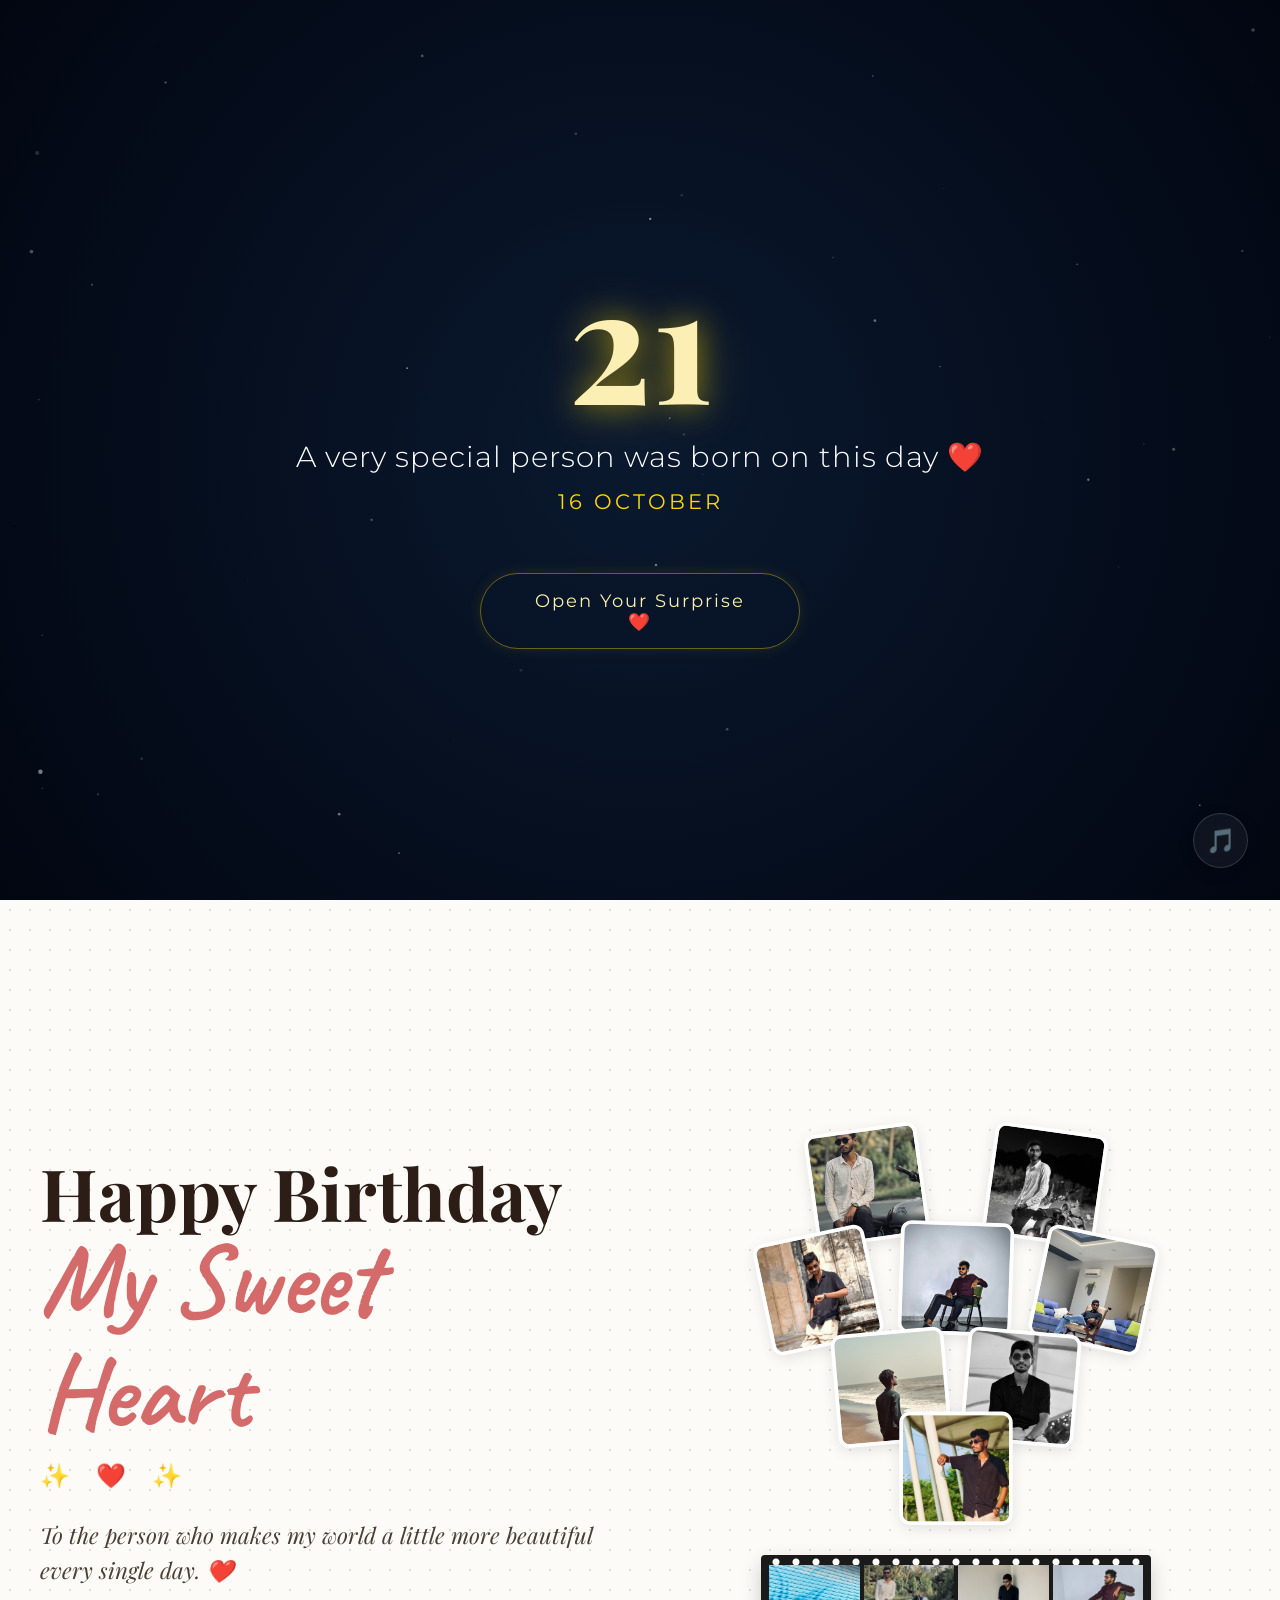
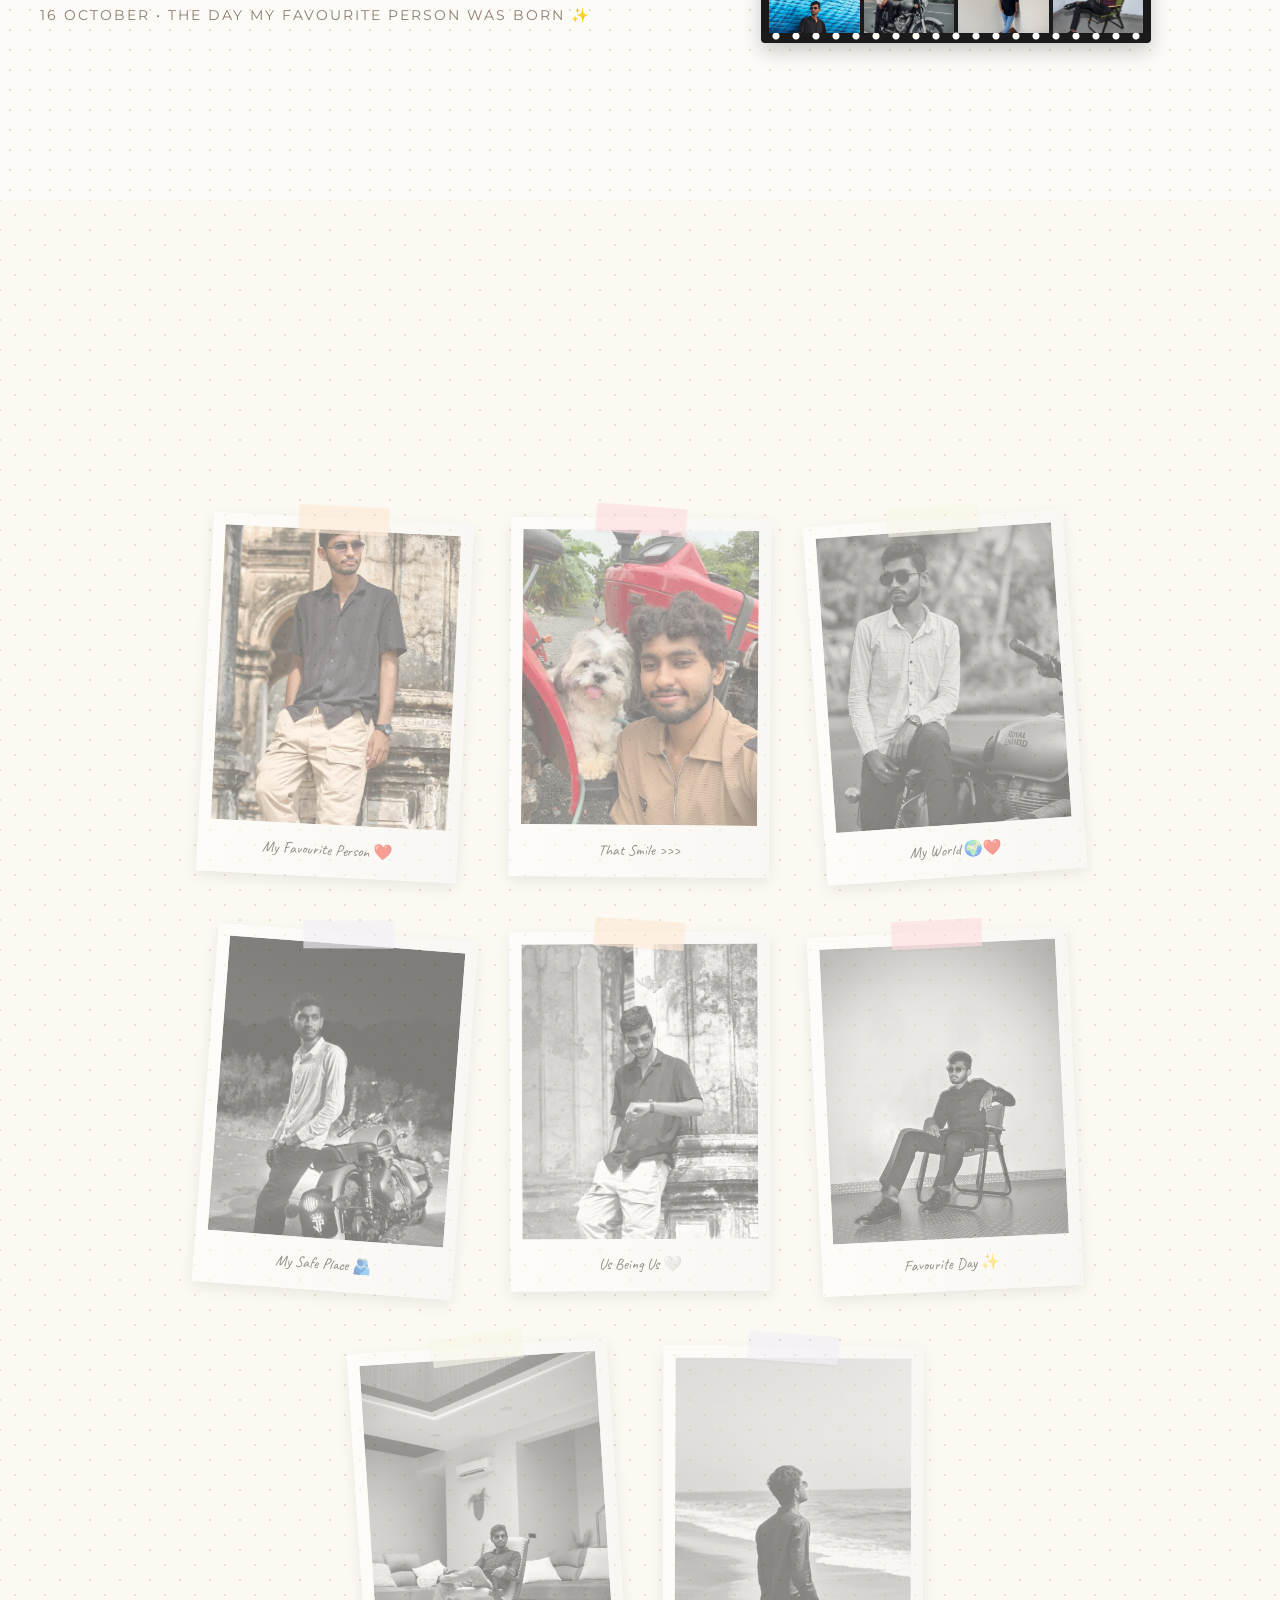
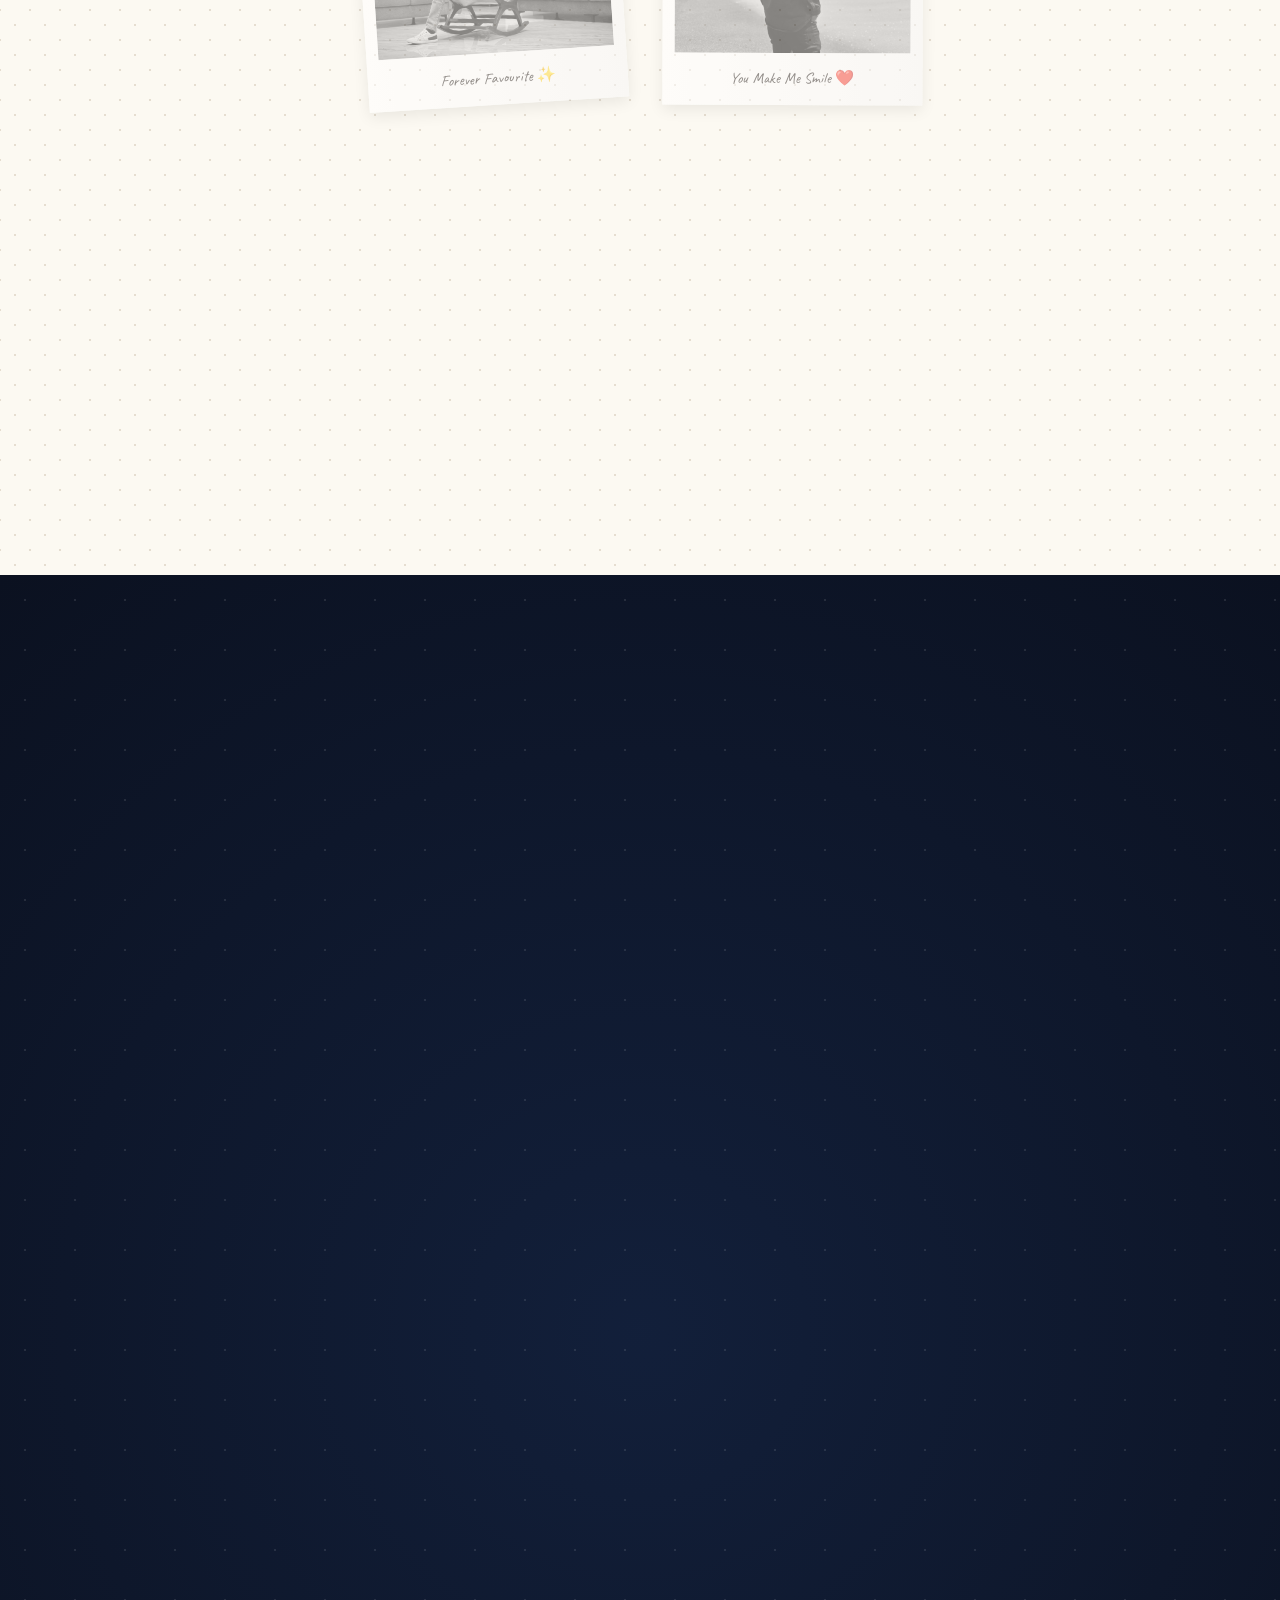
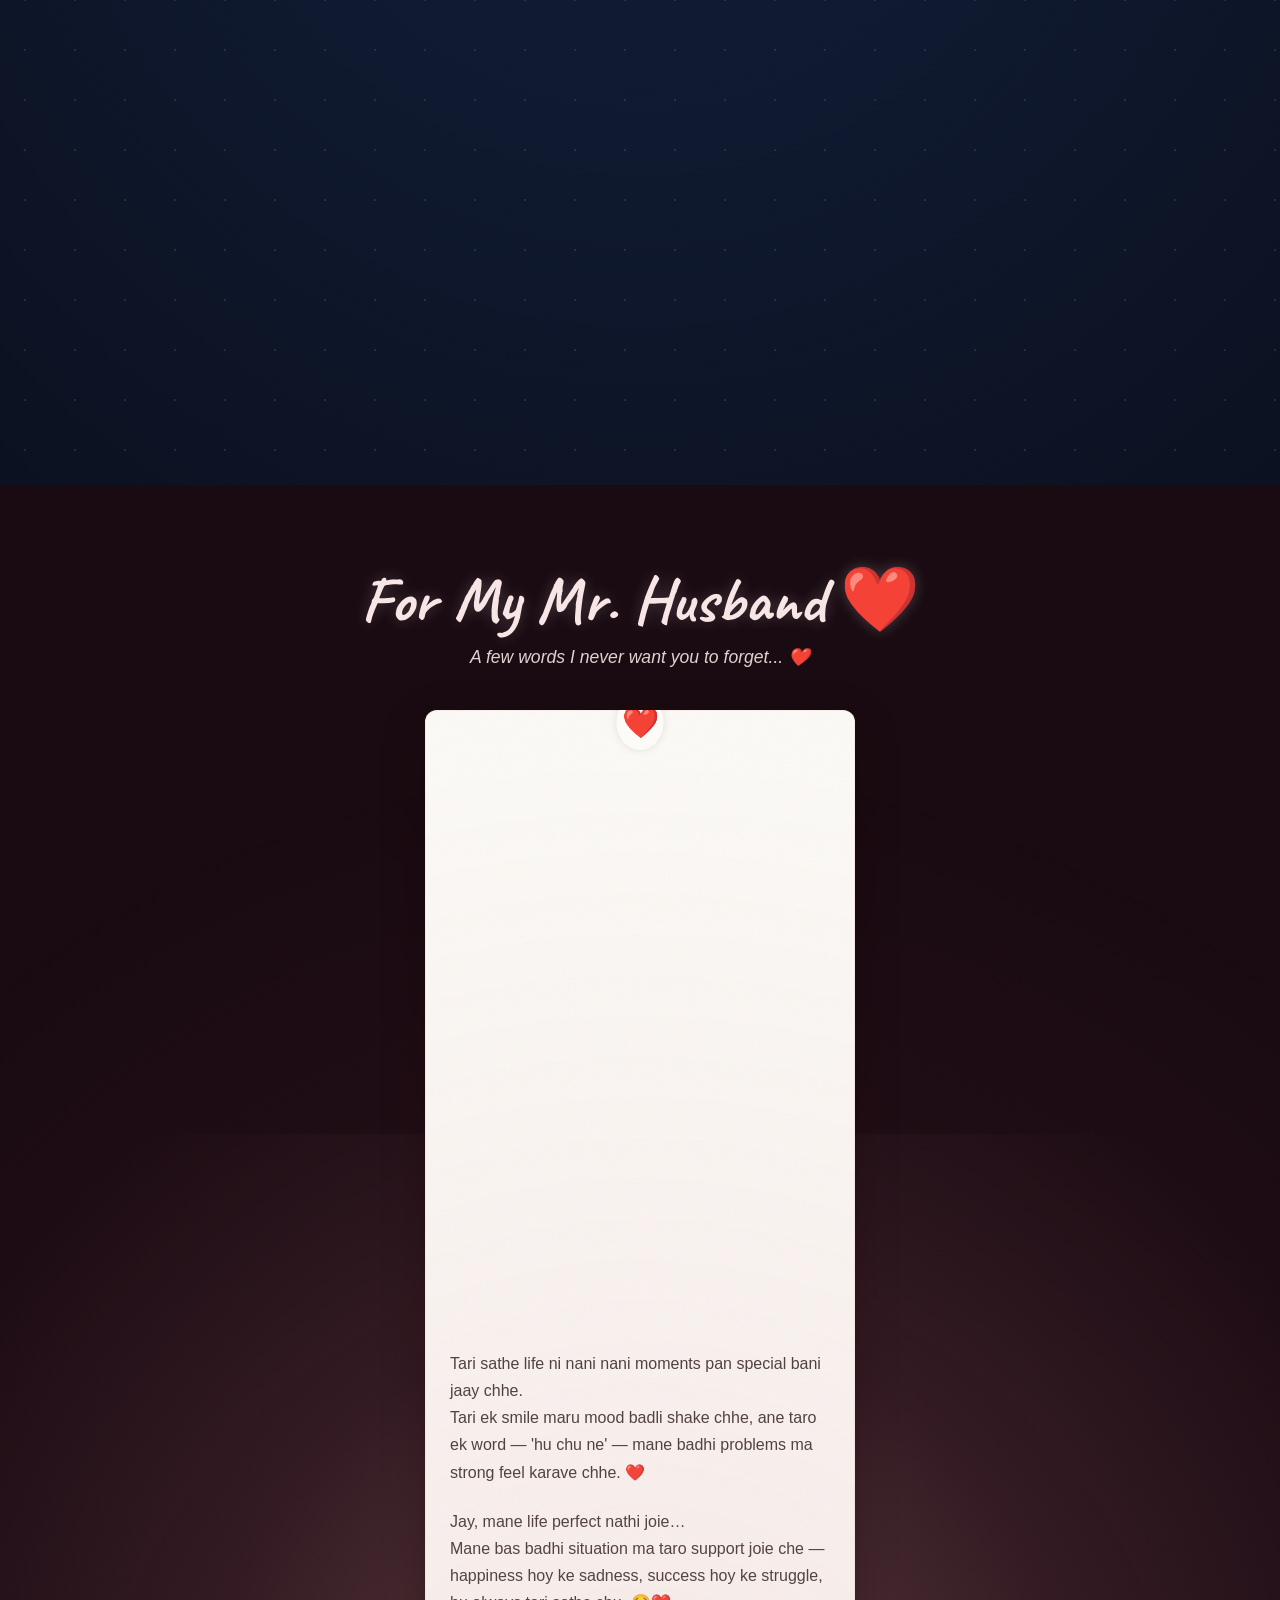
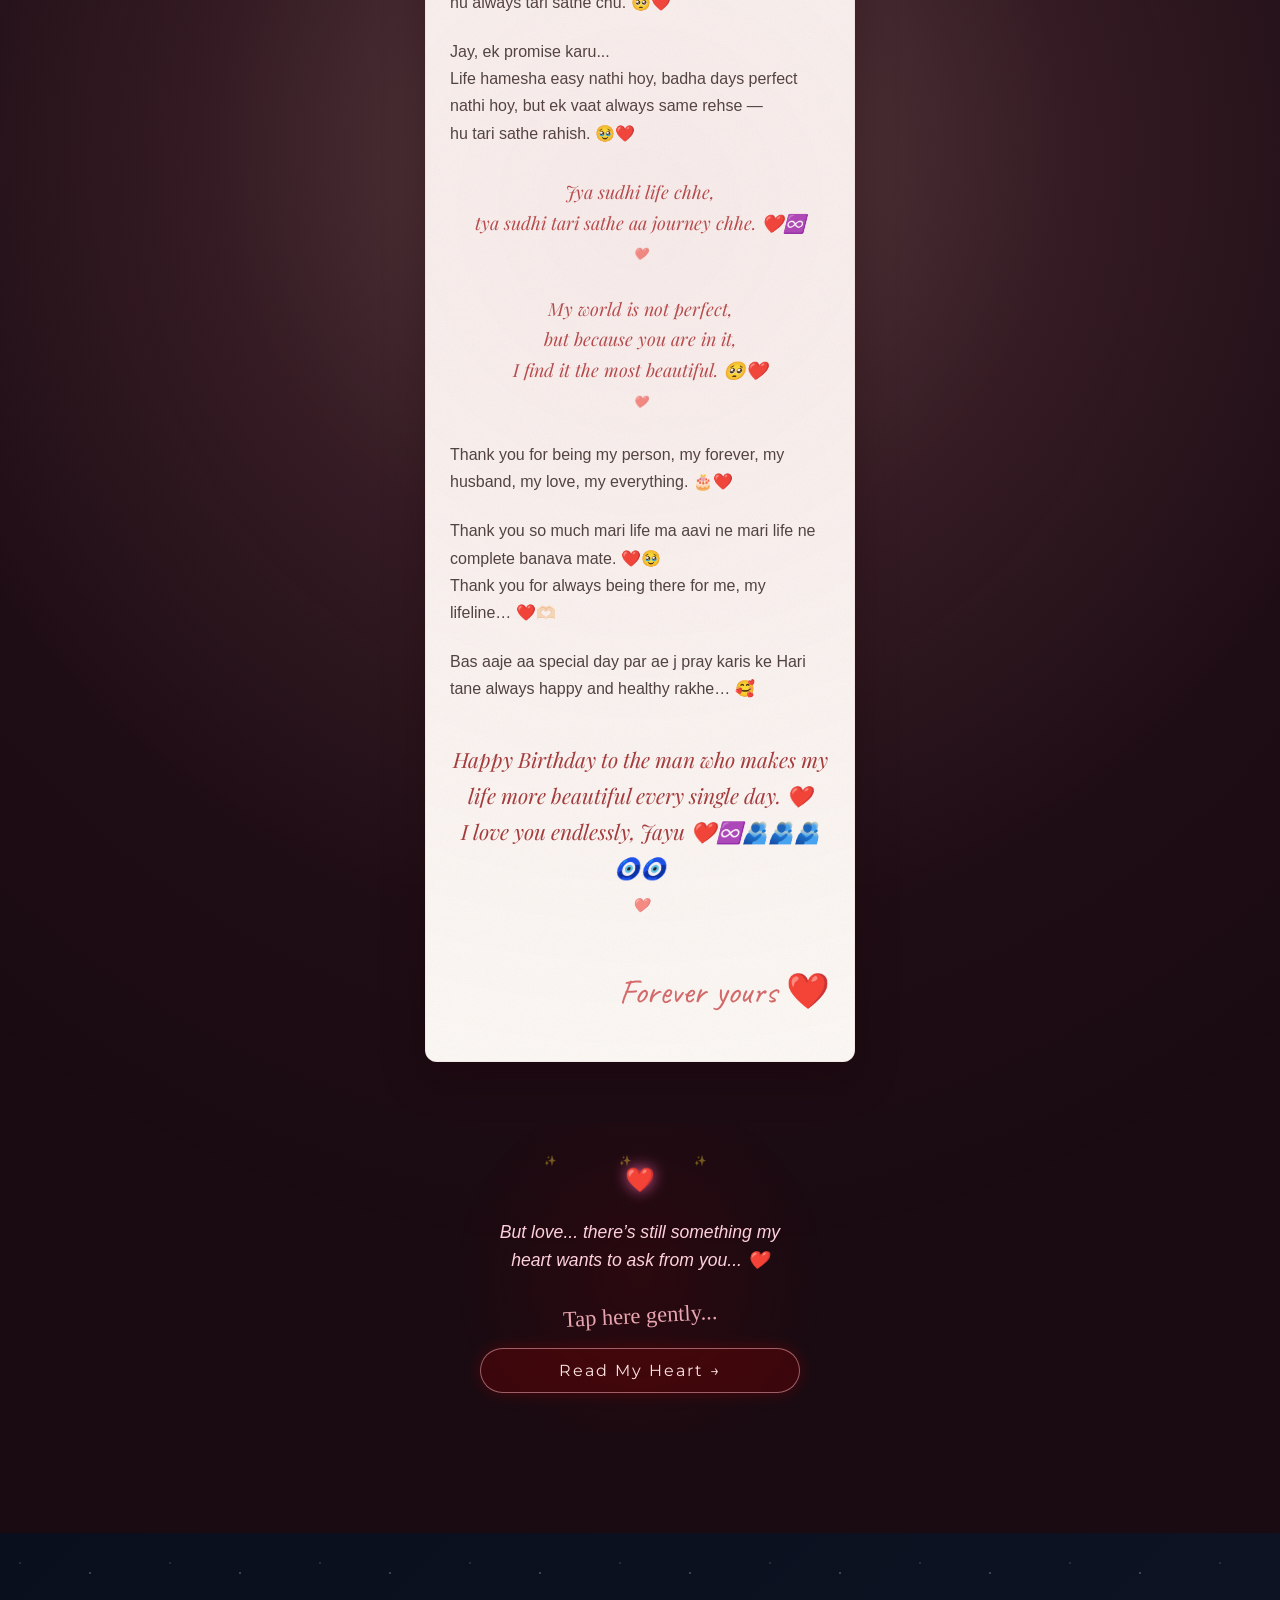
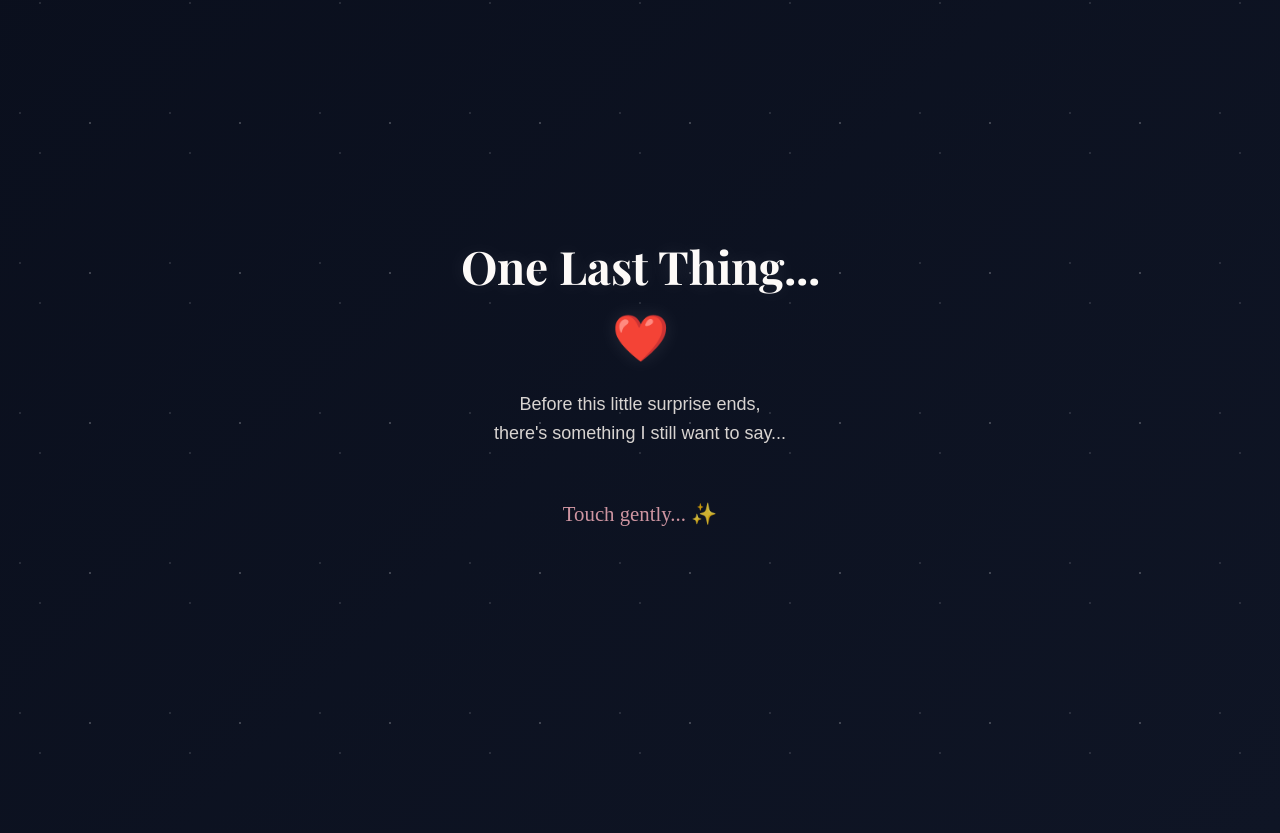
==== index.html @ 40a2eed7 "Deploy birthday surprise website" ====
<!DOCTYPE html>
<html lang="en">

<head>
    <meta charset="UTF-8">
    <meta name="viewport" content="width=device-width, initial-scale=1.0">
    <title>Happy Birthday!</title>
    <link rel="preconnect" href="https://fonts.googleapis.com">
    <link rel="preconnect" href="https://fonts.gstatic.com" crossorigin>
    <link
        href="https://fonts.googleapis.com/css2?family=Playfair+Display:ital,wght@0,400;0,700;1,400&family=Montserrat:wght@300;400;500&family=Caveat:wght@600;700&display=swap"
        rel="stylesheet">
    <link rel="stylesheet" href="style.css">
</head>

<body class="no-scroll">

    <!-- Intro Section -->
    <section id="intro" class="intro-section">
        <!-- Canvas for subtle background particles -->
        <canvas id="particle-canvas"></canvas>

        <div class="intro-content">
            <h1 class="age-number" id="age">21</h1>
            <p class="special-text">A very special person was born on this day ❤️</p>
            <p class="date-text">16 October</p>

            <button id="open-surprise-btn" class="glow-btn">Open Your Surprise ❤️</button>
        </div>

        <!-- Container for floating balloons and hearts -->
        <div id="decorations-container"></div>
    </section>

    <!-- Main Birthday Section -->
    <section id="birthday-main" class="main-section">
        <div class="scrapbook-container">
            <!-- Left Side: Text -->
            <div class="scrapbook-text-col scroll-anim fade-up">
                <h2 class="birthday-heading">
                    <span class="happy-bday">Happy Birthday</span><br>
                    <span class="boyfriend-name">My Sweet Heart </span>
                </h2>
                <div class="doodles">✨ ❤️ ✨</div>
                <p class="sweet-message">To the person who makes my world a little more beautiful every single day. ❤️
                </p>
                <p class="small-date">16 October • The day my favourite person was born ✨</p>
            </div>

            <!-- Right Side: Collages -->
            <div class="scrapbook-media-col">
                <!-- Heart Collage -->
                <div class="heart-collage scroll-anim scale-in">
                    <img src="assets/photos/Pic_1.jpg" alt="Memory" class="collage-photo p1 gallery-img">
                    <img src="assets/photos/Pic_2.jpg" alt="Memory" class="collage-photo p2 gallery-img">
                    <img src="assets/photos/Pic_3.jpeg" alt="Memory" class="collage-photo p3 gallery-img">
                    <img src="assets/photos/Pic_4.jpeg" alt="Memory" class="collage-photo p4 gallery-img">
                    <img src="assets/photos/Pic_5.jpg" alt="Memory" class="collage-photo p5 gallery-img">
                    <img src="assets/photos/Pic_6.jpg" alt="Memory" class="collage-photo p6 gallery-img">
                    <img src="assets/photos/Pic_7.jpeg" alt="Memory" class="collage-photo p7 gallery-img">
                    <img src="assets/photos/Pic_8.jpeg" alt="Memory" class="collage-photo p8 gallery-img">
                </div>

                <!-- Film Strip -->
                <div class="film-strip-container scroll-anim slide-up">
                    <div class="film-strip">
                        <div class="film-track">
                            <div class="film-photo"><img src="assets/photos/Pic_9.jpeg" alt="Film Memory"
                                    class="film-img gallery-img"></div>
                            <div class="film-photo"><img src="assets/photos/Pic_10.jpg" alt="Film Memory"
                                    class="film-img gallery-img"></div>
                            <div class="film-photo"><img src="assets/photos/Pic_11.jpg" alt="Film Memory"
                                    class="film-img gallery-img"></div>
                            <div class="film-photo"><img src="assets/photos/Pic_12.jpeg" alt="Film Memory"
                                    class="film-img gallery-img"></div>
                        </div>
                    </div>
                </div>
            </div>
        </div>
    </section>

    <!-- Memory Wall Section -->
    <section id="memories" class="memories-section">
        <div class="memories-header scroll-anim fade-up" style="margin-bottom: 45px;">
            <h2 class="memories-title">My Life ❤️</h2>
            <p class="memories-subtitle">Some moments are too special to stay only in our gallery.</p>
        </div>

        <div class="scrapbook-wall">
            <!-- Background Doodles/Notes -->











            <div class="polaroid-grid">
                <!-- Polaroid 1 -->
                <div class="polaroid pol-1 scroll-anim">
                    <div class="washi-tape tape-peach"></div>
                    <div class="polaroid-image">
                        <img src="assets/photos/Pic_13.jpeg" alt="Memory" class="gallery-img" loading="lazy">
                        <div class="polaroid-burst-container"></div>
                    </div>
                    <div class="polaroid-caption">My Favourite Person ❤️</div>
                </div>

                <!-- Polaroid 2 -->
                <div class="polaroid pol-2 scroll-anim">
                    <div class="washi-tape tape-blush tape-tilt-right"></div>
                    <div class="polaroid-image">
                        <img src="assets/photos/Pic_14.jpeg" alt="Memory" class="gallery-img" loading="lazy">
                        <div class="polaroid-burst-container"></div>
                    </div>
                    <div class="polaroid-caption">That Smile >>></div>
                </div>

                <!-- Polaroid 3 -->
                <div class="polaroid pol-3 scroll-anim">
                    <div class="washi-tape tape-beige"></div>
                    <div class="polaroid-image">
                        <img src="assets/photos/Pic_1.jpg" alt="Memory" class="gallery-img" loading="lazy"
                            style="filter: grayscale(100%);">
                        <div class="polaroid-burst-container"></div>
                    </div>
                    <div class="polaroid-caption">My World 🌍❤️</div>
                </div>

                <!-- Polaroid 4 -->
                <div class="polaroid pol-4 scroll-anim">
                    <div class="washi-tape tape-lavender tape-tilt-left"></div>
                    <div class="polaroid-image">
                        <img src="assets/photos/Pic_2.jpg" alt="Memory" class="gallery-img" loading="lazy"
                            style="filter: grayscale(100%);">
                        <div class="polaroid-burst-container"></div>
                    </div>
                    <div class="polaroid-caption">My Safe Place 🫂</div>
                </div>

                <!-- Polaroid 5 -->
                <div class="polaroid pol-5 scroll-anim">
                    <div class="washi-tape tape-peach tape-tilt-right"></div>
                    <div class="polaroid-image">
                        <img src="assets/photos/Pic_3.jpeg" alt="Memory" class="gallery-img" loading="lazy"
                            style="filter: grayscale(100%);">
                        <div class="polaroid-burst-container"></div>
                    </div>
                    <div class="polaroid-caption">Us Being Us 🤍</div>
                </div>

                <!-- Polaroid 6 -->
                <div class="polaroid pol-6 scroll-anim">
                    <div class="washi-tape tape-blush"></div>
                    <div class="polaroid-image">
                        <img src="assets/photos/Pic_4.jpeg" alt="Memory" class="gallery-img" loading="lazy"
                            style="filter: grayscale(100%);">
                        <div class="polaroid-burst-container"></div>
                    </div>
                    <div class="polaroid-caption">Favourite Day ✨</div>
                </div>

                <!-- Polaroid 7 -->
                <div class="polaroid pol-7 scroll-anim">
                    <div class="washi-tape tape-beige tape-tilt-left"></div>
                    <div class="polaroid-image">
                        <img src="assets/photos/Pic_5.jpg" alt="Memory" class="gallery-img" loading="lazy"
                            style="filter: grayscale(100%);">
                        <div class="polaroid-burst-container"></div>
                    </div>
                    <div class="polaroid-caption">Forever Favourite ✨</div>
                </div>

                <!-- Polaroid 8 -->
                <div class="polaroid pol-8 scroll-anim">
                    <div class="washi-tape tape-lavender tape-tilt-right"></div>
                    <div class="polaroid-image">
                        <img src="assets/photos/Pic_6.jpg" alt="Memory" class="gallery-img" loading="lazy"
                            style="filter: grayscale(100%);">
                        <div class="polaroid-burst-container"></div>
                    </div>
                    <div class="polaroid-caption">You Make Me Smile ❤️</div>
                </div>
            </div>
        </div>

        <!-- Small Romantic Message -->
        <div class="torn-paper-card scroll-anim fade-up">
            <p>"Photos may freeze a moment,<br>but somehow every memory with you still feels alive. ❤️"</p>
            <div class="card-doodle">❤️</div>
        </div>
    </section>

    <!-- Scrapbook Section -->
    <section id="scrapbook" class="scrapbook-section">
        <div class="scrapbook-header scroll-anim fade-up">
            <h2 class="scrapbook-title">Little Story 📖❤️</h2>
            <p class="scrapbook-subtitle">Some memories deserve their own pages.</p>
        </div>

        <div class="scrapbook-wrapper scroll-anim scale-in">
            <div class="scrapbook-book">
                <!-- Desktop binding ring -->
                <div class="binding-rings"></div>

                <!-- Pages Container -->
                <div class="sb-pages-container">

                    <!-- Page 1 -->
                    <div class="sb-page page-1" data-page="1">
                        <div class="page-content">
                            <h3 class="page-title-handwritten">Happy Birthday, My Love ❤️</h3>
                            <div class="sb-photo-wrap angle-1 mt-2">
                                <img src="assets/photos/Pic_7.jpeg" alt="Memory" class="sb-photo gallery-img"
                                    loading="lazy" style="filter: grayscale(100%);">
                                <div class="polaroid-burst-container"></div>
                                <div class="sb-tape tape-center"></div>
                            </div>
                            <div class="sb-doodles mt-3">🎂 ✨ ❤️</div>
                            <p class="sb-date mt-2">16 October ✨</p>
                        </div>
                    </div>

                    <!-- Page 2 -->
                    <div class="sb-page page-2" data-page="2">
                        <div class="page-content">
                            <h3 class="page-title-clean">Things I Love About You ❤️</h3>
                            <ul class="sb-love-list mt-3">
                                <li>Your smile.</li>
                                <li>The way you make me laugh.</li>
                                <li>How comfortable everything feels with you.</li>
                                <li>The way you care.</li>
                                <li>Your little habits.</li>
                                <li>Our random conversations.</li>
                                <li>How you make ordinary days feel special.</li>
                                <li>Simply... you. ❤️</li>
                            </ul>

                            <!-- Small photos absolute positioned around list -->
                            <div class="sb-abs-photo"
                                style="top: 15%; right: -2%; width: 32%; transform: rotate(5deg);">
                                <img src="assets/photos/Pic_9.jpeg" class="sb-photo gallery-img" loading="lazy"
                                    style="filter: grayscale(100%);">
                                <div class="sb-tape tape-blush"></div>
                                <div class="polaroid-burst-container"></div>
                            </div>
                            <div class="sb-abs-photo"
                                style="bottom: 5%; right: 5%; width: 38%; transform: rotate(-4deg);">
                                <img src="assets/photos/Pic_10.jpg" class="sb-photo gallery-img" loading="lazy"
                                    style="filter: grayscale(100%);">
                                <div class="sb-tape tape-beige"></div>
                                <div class="polaroid-burst-container"></div>
                            </div>

                            <button id="continue-to-letter-btn" class="glow-btn sb-continue-btn mt-4"
                                style="font-size: 16px; padding: 12px 24px;" aria-label="Continue">Continue ❤️</button>
                        </div>
                    </div>

                </div>
            </div>

            <!-- Scrapbook Controls -->
            <div class="sb-controls">
                <button class="sb-btn prev-sb-btn" aria-label="Previous page">← Previous</button>
                <div class="sb-indicator">
                    <span class="sb-indicator-text">1 / 2</span>
                </div>
                <button class="sb-btn next-sb-btn" aria-label="Next page">Next →</button>
            </div>
        </div>
    </section>

    <!-- Mr. Husband Letter Section -->
    <!-- Mr. Husband Letter Section -->
    <section id="mr-husband-letter" class="letter-section enhanced-section">
        <!-- Spotlight -->
        <div class="cinematic-spotlight"></div>

        <div class="letter-header">
            <h2 class="letter-title">For My Mr. Husband ❤️</h2>
            <p class="letter-subtitle fade-in-slow">A few words I never want you to forget... ❤️</p>
        </div>

        <div class="letter-container delayed-reveal">
            <div class="letter-card premium-card">
                <div class="card-pulse-heart">❤️</div>

                <div class="letter-body">
                    <p class="reveal-p">Hello my mr.husband ❤️</p>

                    <p class="reveal-p">Aaje khabar che ketlo special day che?<br>Mara birthday ni jetli excitement
                        nathi hoti, aetli tara birthday ni hoy che… 💝</p>

                    <p class="reveal-p">Finally, today’s date — 16/10 🥳🥳🥳🥳<br>Mara ae person no birthday che, jene
                        always mane support karyo che, always mari sathe j ryo che… 🫂<br>Always mane happy rakhvani j
                        try kari che…<br>Mari life j tu cho, Jay. 🫂</p>

                    <p class="reveal-p highlight-line">Because maru world 🌎 j tu cho…</p>

                    <p class="reveal-p">Tane khabar che, bija loko ne eni life ma problem aave to mummy, papa, bhai yaad
                        aave…<br>Pan mari life ma kai pan problem aave, aetle pela tu yaad aav…<br>Mara life ni last 7
                        minutes pan tu j cho, Jay… 🫂🫂🫂🫂</p>

                    <p class="reveal-p">Tari sathe life ni nani nani moments pan special bani jaay chhe.<br>Tari ek
                        smile maru mood badli shake chhe, ane taro ek word — 'hu chu ne' — mane badhi problems ma strong
                        feel karave chhe. ❤️</p>

                    <p class="reveal-p">Jay, mane life perfect nathi joie…<br>Mane bas badhi situation ma taro support
                        joie che —<br>happiness hoy ke sadness, success hoy ke struggle, hu always tari sathe chu. 🥺❤️
                    </p>

                    <p class="reveal-p heartbeat-line">Jay, ek promise karu...<br>Life hamesha easy nathi hoy, badha
                        days perfect nathi hoy, but ek vaat always same rehse —<br>hu tari sathe rahish. 🥹❤️</p>

                    <p class="reveal-p highlight-line">Jya sudhi life chhe,<br>tya sudhi tari sathe aa journey chhe.
                        ❤️♾️</p>

                    <p class="reveal-p highlight-line">My world is not perfect,<br>but because you are in it,<br>I find
                        it the most beautiful. 🥺❤️</p>

                    <p class="reveal-p">Thank you for being my person, my forever, my husband, my love, my everything.
                        🎂❤️</p>

                    <p class="reveal-p">Thank you so much mari life ma aavi ne mari life ne complete banava mate.
                        ❤️🥹<br>Thank you for always being there for me, my lifeline… ❤️🫶🏻</p>

                    <p class="reveal-p">Bas aaje aa special day par ae j pray karis ke Hari tane always happy and
                        healthy rakhe… 🥰</p>

                    <p class="reveal-p highlight-line-large">Happy Birthday to the man who makes my life more beautiful
                        every single day. ❤️<br>I love you endlessly, Jayu ❤️♾️🫂🫂🫂🧿🧿</p>
                </div>

                <div class="letter-signature reveal-p">
                    <p>Forever yours ❤️</p>
                </div>
            </div>

            <div class="next-section-trigger reveal-p fx-ready fx-romantic-transition">
                <div class="transition-glowing-heart">❤️</div>
                <p class="trigger-text new-romantic-text">But love... there’s still something my heart wants to ask from you... ❤️</p>
                <p class="handwritten-hint">Tap here gently...</p>
                <button id="read-heart-btn" class="glow-btn romantic-read-btn">Read My Heart →</button>
            </div>
        </div>
    </section>

    <!-- Poem Section -->
    <section id="tumse-thoda-aur" class="poem-section poem-locked">
        <div class="poem-spotlight"></div>

        <div class="poem-header">
            <h2 class="poem-title reveal-blur">Tumse Bas Thoda Sa Aur... ❤️</h2>
            <p class="poem-subtitle reveal-blur">Kuch baatein sirf dil se maangi jaati hain...</p>
        </div>

        <div class="poem-body">
            <p class="poem-line reveal-blur">Tumse tumhara waqt maangungi… ⏳❤️</p>
            <p class="poem-line reveal-blur">Kab, kahan, kaise ho — iska zikr maangungi… 💭🥹</p>
            <p class="poem-line reveal-blur">Waqt-bewaqt call karne ka haq maangungi… 📞💕</p>
            <p class="poem-line reveal-blur">Bin baat ke mere ladne par tumhara sabr maangungi🥺🫂</p>
            <p class="poem-line reveal-blur">Savere uthaa ke tumhari tasveer maangungi… 📸💗</p>

            <p class="poem-line reveal-blur special-pause">Main jab bhi maangungi… 🌷</p>

            <div class="poem-climax-wrapper reveal-blur">
                <div class="climax-glow-heart"></div>
                <p class="poem-line climax-line">Tumhe tumse thoda aur maangungi… ♾️❤️✨</p>
            </div>
        </div>
    </section>

    <!-- Final Surprise Section -->
    <section id="final-surprise" class="final-section">
        <!-- Background Effects -->
        <div class="final-stars"></div>
        <div id="final-particles" class="final-particles"></div>

        <div class="final-container">
            <div id="final-intro" class="final-step scroll-anim fade-up fx-ready fx-final-intro">
                <h2 class="final-heading">One Last Thing... ❤️</h2>
                <p class="final-sub">Before this little surprise ends,<br>there's something I still want to say...</p>
                <p class="final-touch-hint">Touch gently... ✨</p>
                <button id="final-tap-btn" class="final-romantic-btn glow-btn mt-4">Tap Here, My Love ❤️</button>
            </div>

            <div id="final-message" class="final-step final-hidden">
                <div class="final-heart-reveal">
                    <svg class="pulsing-heart" viewBox="0 0 32 29.6">
                        <path d="M23.6,0c-3.4,0-6.3,2.7-7.6,5.6C14.7,2.7,11.8,0,8.4,0C3.8,0,0,3.8,0,8.4c0,9.4,9.5,11.9,16,21.2
                        c6.1-9.3,16-12.1,16-21.2C32,3.8,28.2,0,23.6,0z" fill="none" stroke="#d46a6a"
                            stroke-width="1.5" />
                        <text x="50%" y="55%" dominant-baseline="middle" text-anchor="middle" class="heart-text">J +
                            ❤️</text>
                    </svg>
                </div>
                <div class="final-lines">
                    <p class="f-line f-l1 reveal-blur">Happy Birthday, My Love ❤️</p>
                    <p class="f-line f-l2 mt-3 reveal-blur">You are not just a part of my life...<br>You are my comfort,<br>my happiness,<br>my safe place,<br>and my favourite person. 🫂❤️</p>
                    <p class="f-line f-l3 mt-3 reveal-blur">Thank you for every smile,<br>every little moment,<br>every memory,<br>and every time you stayed beside me.</p>
                    <p class="f-line f-l4 mt-3 reveal-blur">I don't know what every tomorrow will look like...<br>But I know one thing for sure —</p>
                    
                    <div class="final-special-moment-wrapper">
                        <div class="final-special-glow"></div>
                        <p class="f-line f-l5 mt-3 reveal-blur final-special-line">I want you in all of them. ❤️♾️</p>
                    </div>
                    
                    <p class="f-line f-l6 f-large mt-4 reveal-blur">Happy Birthday to my Husband,<br>My Love,<br>My Everything. 🎂❤️</p>
                    <p class="f-line f-l7 f-huge mt-4 reveal-blur">I Love You Endlessly, Jayu ❤️♾️</p>
                </div>

                <div class="final-footer f-line f-l10">
                    <p class="f-made-with">Made with all my love, just for you. ❤️</p>
                    <p class="f-date">16 October ✨</p>
                    <button id="replay-btn" class="replay-btn mt-4">Relive Our Memories ↟</button>
                </div>
            </div>
        </div>
    </section>

    <!-- Fullscreen Modal -->
    <div id="photo-modal" class="modal modal-hidden">
        <span class="close-modal">&times;</span>
        <button class="modal-nav prev-nav" aria-label="Previous image">&#10094;</button>
        <div class="modal-image-container">
            <img id="modal-img" src="" alt="Fullscreen Memory">
            <div class="double-tap-heart">❤️</div>
        </div>
        <button class="modal-nav next-nav" aria-label="Next image">&#10095;</button>
    </div>

    <!-- Floating Music Button -->
    <button id="music-btn" class="floating-music-btn" aria-label="Play Music">
        🎵
    </button>

    <script src="script.js"></script>

    <!-- Background Music -->
    <audio id="bgMusic" loop preload="auto">
        <source src="assets/music/music.mp3" type="audio/mpeg">
    </audio>
</body>

</html>
---- style.css ----
/* Basic CSS Reset */
*, *::before, *::after {
    box-sizing: border-box;
    margin: 0;
    padding: 0;
}

html {
    font-size: 16px;
    scroll-behavior: smooth;
}

body {
    font-family: 'Montserrat', sans-serif;
    line-height: 1.5;
    -webkit-font-smoothing: antialiased;
    background-color: #020611;
    color: #fff;
    overflow-x: hidden;
}

body.no-scroll {
    overflow: hidden;
    height: 100vh;
}

/* Typography */
h1, h2, h3, h4, h5, h6 {
    font-family: 'Playfair Display', serif;
}

/* Intro Section */
.intro-section {
    position: relative;
    width: 100vw;
    height: 100vh;
    min-height: 100svh;
    background: radial-gradient(circle at center, #0a192f 0%, #020611 100%);
    display: flex;
    justify-content: center;
    align-items: center;
    overflow: hidden;
    z-index: 1;
}

#particle-canvas {
    position: absolute;
    top: 0;
    left: 0;
    width: 100%;
    height: 100%;
    z-index: -1;
    pointer-events: none;
}

.intro-content {
    text-align: center;
    z-index: 10;
    padding: 0 1.5rem;
    max-width: 800px;
    opacity: 1;
    visibility: visible;
    transform: none;
    transition: opacity 0.5s ease, transform 0.5s ease;
}

.intro-content.intro-leaving {
    opacity: 0;
    transform: translateY(-20px) scale(.98);
    transition: opacity 0.5s ease, transform 0.5s ease;
    pointer-events: none;
}

.age-number {
    font-size: clamp(6rem, 32vw, 10rem);
    font-weight: 700;
    color: #fcefb4;
    margin-bottom: 0.5rem;
    line-height: 1.1;
    text-shadow: 0 0 20px rgba(255, 215, 0, 0.4), 0 0 40px rgba(255, 215, 0, 0.2);
    opacity: 0;
    transform: scale(0.85);
    animation: ageEntrance 2.5s cubic-bezier(0.2, 0.8, 0.2, 1) forwards;
}

@keyframes ageEntrance {
    0% {
        opacity: 0;
        transform: scale(0.85);
        text-shadow: 0 0 0px rgba(255, 215, 0, 0);
    }
    100% {
        opacity: 1;
        transform: scale(1);
        text-shadow: 0 0 30px rgba(255, 215, 0, 0.5), 0 0 60px rgba(255, 215, 0, 0.3);
    }
}

.special-text {
    font-size: clamp(1.1rem, 4vw, 1.8rem);
    font-weight: 300;
    letter-spacing: 1px;
    margin-bottom: 0.5rem;
    opacity: 0;
    transform: translateY(20px);
    animation: fadeUp 1.5s ease-out 1s forwards;
}

.date-text {
    font-size: clamp(0.9rem, 3vw, 1.3rem);
    font-weight: 400;
    color: #ffd700;
    margin-bottom: 3.5rem;
    letter-spacing: 3px;
    text-transform: uppercase;
    opacity: 0;
    transform: translateY(20px);
    animation: fadeUp 1.5s ease-out 1.5s forwards;
}

@keyframes fadeUp {
    to {
        opacity: 1;
        transform: translateY(0);
    }
}

/* Glowing Button */
.glow-btn {
    width: min(85vw, 320px);
    min-width: 44px;
    min-height: 44px;
    background: transparent;
    border: 1px solid rgba(255, 215, 0, 0.4);
    color: #fcefb4;
    padding: 1rem 2.5rem;
    font-size: clamp(1rem, 3vw, 1.1rem);
    font-family: 'Montserrat', sans-serif;
    font-weight: 400;
    letter-spacing: 2px;
    border-radius: 50px;
    cursor: pointer;
    position: relative;
    overflow: hidden;
    transition: all 0.4s ease;
    box-shadow: 0 0 15px rgba(255, 215, 0, 0.1);
    opacity: 0;
    transform: translateY(20px);
    animation: fadeUp 1.5s ease-out 2s forwards;
    -webkit-tap-highlight-color: transparent;
}

.glow-btn::before {
    content: '';
    position: absolute;
    top: 0;
    left: -100%;
    width: 100%;
    height: 100%;
    background: linear-gradient(90deg, transparent, rgba(255, 215, 0, 0.2), transparent);
    transition: left 0.7s ease;
}

.glow-btn:hover, .glow-btn:active {
    background: rgba(255, 215, 0, 0.08);
    box-shadow: 0 0 30px rgba(255, 215, 0, 0.3);
    border-color: rgba(255, 215, 0, 0.8);
    transform: translateY(-2px);
}

.glow-btn:hover::before, .glow-btn:active::before {
    left: 100%;
}

/* Floating Music Button */
.floating-music-btn {
    position: fixed;
    bottom: 2rem;
    right: 2rem;
    width: 55px;
    height: 55px;
    border-radius: 50%;
    background: rgba(255, 255, 255, 0.05);
    backdrop-filter: blur(8px);
    -webkit-backdrop-filter: blur(8px);
    border: 1px solid rgba(255, 255, 255, 0.15);
    color: white;
    font-size: 1.5rem;
    display: flex;
    justify-content: center;
    align-items: center;
    cursor: pointer;
    z-index: 100;
    transition: all 0.3s ease;
    box-shadow: 0 4px 15px rgba(0, 0, 0, 0.2);
    animation: pulseMusic 3s infinite;
    -webkit-tap-highlight-color: transparent;
}

.floating-music-btn:hover, .floating-music-btn:active {
    background: rgba(255, 215, 0, 0.15);
    transform: scale(1.1);
    border-color: rgba(255, 215, 0, 0.4);
}

@keyframes pulseMusic {
    0% { box-shadow: 0 0 0 0 rgba(255, 215, 0, 0.1); }
    70% { box-shadow: 0 0 0 10px rgba(255, 215, 0, 0); }
    100% { box-shadow: 0 0 0 0 rgba(255, 215, 0, 0); }
}

/* Decorations Container */
#decorations-container {
    position: absolute;
    top: 0;
    left: 0;
    width: 100%;
    height: 100%;
    pointer-events: none;
    z-index: 5;
}

.floating-element {
    position: absolute;
    bottom: -150px;
    animation: floatUp linear forwards;
    opacity: 0.7;
}

/* Beautiful minimal balloons */
.balloon {
    width: 35px;
    height: 45px;
    border-radius: 50% 50% 50% 50% / 40% 40% 60% 60%;
    box-shadow: inset -5px -5px 15px rgba(0,0,0,0.15), 0 0 10px rgba(255,255,255,0.1);
}

.balloon::after {
    content: '';
    position: absolute;
    bottom: -12px;
    left: 50%;
    transform: translateX(-50%);
    width: 1px;
    height: 25px;
    background: rgba(255, 255, 255, 0.3);
}

/* Small hearts */
.heart {
    color: rgba(255, 105, 180, 0.6);
    filter: drop-shadow(0 0 8px rgba(255, 105, 180, 0.3));
    display: flex;
    justify-content: center;
    align-items: center;
}

@keyframes floatUp {
    0% {
        transform: translateY(0) rotate(0deg) scale(0.8);
        opacity: 0;
    }
    10% {
        opacity: 0.8;
        transform: translateY(-10vh) rotate(5deg) scale(1);
    }
    90% {
        opacity: 0.8;
    }
    100% {
        transform: translateY(-120vh) rotate(-15deg) scale(1);
        opacity: 0;
    }
}

/* --- SECTION 2: SCRAPBOOK --- */
.main-section {
    min-height: 100svh;
    /* Warm ivory/cream background with subtle paper texture */
    background-color: #fdfbf7;
    background-image: radial-gradient(#e5ddd0 1px, transparent 1px);
    background-size: 20px 20px;
    padding: 6rem 2rem;
    display: flex;
    justify-content: center;
    align-items: center;
    color: #333;
    overflow: hidden;
}

.scrapbook-container {
    width: 100%;
    max-width: 1200px;
    display: grid;
    grid-template-columns: 1fr 1fr;
    gap: 4rem;
    align-items: center;
}

/* Left Text Column */
.scrapbook-text-col {
    display: flex;
    flex-direction: column;
    justify-content: center;
}

.birthday-heading {
    line-height: 1.1;
    margin-bottom: 0.5rem;
}

.happy-bday {
    font-size: clamp(3rem, 6vw, 4.5rem);
    color: #2c1e16;
}

.boyfriend-name {
    font-family: 'Caveat', cursive;
    font-size: clamp(4rem, 8vw, 6.5rem);
    color: #d46a6a;
    display: inline-block;
    transform: rotate(-3deg);
    margin-top: -0.5rem;
}

.doodles {
    font-size: 1.5rem;
    margin-bottom: 1.5rem;
    color: #d46a6a;
    letter-spacing: 10px;
}

.sweet-message {
    font-size: clamp(1.1rem, 2vw, 1.4rem);
    font-family: 'Playfair Display', serif;
    font-style: italic;
    color: #4a3f35;
    margin-bottom: 1rem;
    line-height: 1.6;
}

.small-date {
    font-size: 0.9rem;
    color: #8b7d70;
    text-transform: uppercase;
    letter-spacing: 2px;
}

/* Right Media Column */
.scrapbook-media-col {
    display: flex;
    flex-direction: column;
    align-items: center;
    gap: 3rem;
}

/* Heart Collage */
.heart-collage {
    width: min(92vw, 390px);
    margin: 0 auto;
    position: relative;
    width: 100%;
    max-width: 450px;
    aspect-ratio: 1 / 1;
    animation: floatHeart 6s ease-in-out infinite;
}

@keyframes floatHeart {
    0%, 100% { transform: translateY(0); }
    50% { transform: translateY(-10px); }
}

.collage-photo {
    position: absolute;
    width: 28%;
    aspect-ratio: 1 / 1;
    object-fit: cover;
    border-radius: 12px;
    border: 4px solid #fff;
    box-shadow: 0 4px 15px rgba(0,0,0,0.1);
    cursor: pointer;
    transition: transform 0.3s cubic-bezier(0.175, 0.885, 0.32, 1.275), box-shadow 0.3s ease, z-index 0s;
    background-color: #eee;
}

.collage-photo:hover {
    transform: scale(1.15) rotate(0deg) !important;
    box-shadow: 0 10px 25px rgba(0,0,0,0.2);
    z-index: 10;
}

/* Positioning to form a heart */
.p1 { top: 12%; left: 14%; transform: rotate(-8deg); }
.p2 { top: 12%; right: 14%; transform: rotate(8deg); }
.p3 { top: 38%; left: 2%; transform: rotate(-12deg); }
.p4 { top: 35%; left: 36%; transform: rotate(2deg); width: 28%; }
.p5 { top: 38%; right: 2%; transform: rotate(12deg); }
.p6 { top: 62%; left: 20%; transform: rotate(-5deg); }
.p7 { top: 62%; right: 20%; transform: rotate(5deg); }
.p8 { top: 82%; left: 36%; transform: rotate(0deg); width: 28%; }


/* Film Strip */
.film-strip-container {
    -ms-overflow-style: none; /* IE and Edge */
    scrollbar-width: none; /* Firefox */
}
.film-strip-container::-webkit-scrollbar {
    display: none;
}
.film-strip-container {
    width: 100%;
    max-width: 500px;
    transform: rotate(-2deg);
}




.film-strip {
    width: 100%;
    max-width: 620px;
    box-sizing: border-box;
    overflow: hidden;
    position: relative;
    background-color: #1a1a1a;
    border-radius: 4px;
    box-shadow: 0 8px 20px rgba(0,0,0,0.2);
    background-image: 
        radial-gradient(circle, #fdfbf7 3px, transparent 4px),
        radial-gradient(circle, #fdfbf7 3px, transparent 4px);
    background-size: 20px 10px, 20px 10px;
    background-position: 5px 2px, 5px calc(100% - 2px);
    background-repeat: repeat-x;
    transition: transform 0.4s ease;
}

.film-track {
    width: 100%;
    display: grid;
    grid-template-columns: repeat(4, minmax(0, 1fr));
    gap: 8px;
    box-sizing: border-box;
    padding: 14px 12px;
}

.film-photo {
    width: 100%;
    min-width: 0;
    overflow: hidden;
    box-sizing: border-box;
}

.film-photo img, .film-img {
    display: block;
    width: 100%;
    height: 100%;
    object-fit: cover;
    background-color: #ddd;
    cursor: pointer;
    transition: filter 0.3s ease;
    aspect-ratio: 4 / 3;
}

.film-strip:hover {
    transform: scale(1.03) rotate(-1deg);
}



.film-img:hover {
    filter: brightness(1.2);
}

/* Modal */
.modal {
    width: 100vw;
    height: 100dvh;
    position: fixed;
    top: 0;
    left: 0;
    width: 100%;
    height: 100%;
    background-color: rgba(0, 0, 0, 0.9);
    z-index: 2000;
    display: flex;
    justify-content: center;
    align-items: center;
    opacity: 1;
    transition: opacity 0.3s ease;
}

.modal.modal-hidden {
    opacity: 0;
    pointer-events: none;
}

.poem-locked {
    display: none !important;
}

.final-hidden {
    display: none !important;
}

.modal-image-container {
    position: relative;
    max-width: 90%;
    max-height: 90vh;
}

#modal-img {
    max-width: 100%;
    max-height: 90vh;
    border-radius: 4px;
    box-shadow: 0 0 30px rgba(0,0,0,0.5);
    user-select: none;
    -webkit-user-select: none;
}

.close-modal {
    position: absolute;
    top: 20px;
    right: 30px;
    color: white;
    font-size: 40px;
    font-weight: bold;
    cursor: pointer;
    z-index: 2010;
    transition: color 0.2s ease;
}

.close-modal:hover { color: #d46a6a; }

.modal-nav {
    position: absolute;
    top: 50%;
    transform: translateY(-50%);
    background: transparent;
    border: none;
    color: white;
    font-size: 3rem;
    cursor: pointer;
    padding: 20px;
    z-index: 2010;
    transition: color 0.2s ease;
    -webkit-tap-highlight-color: transparent;
}

.modal-nav:hover { color: #d46a6a; }
.prev-nav { left: 10px; }
.next-nav { right: 10px; }

/* Double Tap Heart Animation */
.double-tap-heart {
    position: absolute;
    top: 50%;
    left: 50%;
    transform: translate(-50%, -50%) scale(0);
    font-size: 100px;
    color: #ff3b30;
    opacity: 0;
    pointer-events: none;
    filter: drop-shadow(0 0 20px rgba(255, 0, 0, 0.5));
}

@keyframes popHeart {
    0% { transform: translate(-50%, -50%) scale(0); opacity: 1; }
    15% { transform: translate(-50%, -50%) scale(1.2); opacity: 1; }
    30% { transform: translate(-50%, -50%) scale(1); opacity: 1; }
    70% { transform: translate(-50%, -50%) scale(1.1); opacity: 1; }
    100% { transform: translate(-50%, -50%) scale(1.5); opacity: 0; }
}

.double-tap-heart.animate {
    animation: popHeart 1s ease-out forwards;
}

/* Scroll Animations */
.scroll-anim {
    opacity: 1;
    transition: all 1s cubic-bezier(0.2, 0.8, 0.2, 1);
}
.js-enabled .scroll-anim {
    opacity: 0;
}

.scroll-anim.fade-up { transform: translateY(40px); }
.scroll-anim.scale-in { transform: scale(0.9); }
.scroll-anim.slide-up { transform: translateY(40px) rotate(-2deg); }

.scroll-anim.is-visible {
    opacity: 1;
    transform: translate(0) scale(1) rotate(0deg);
}

.scroll-anim.slide-up.is-visible {
    transform: translateY(0) rotate(-2deg);
}

/* --- SECTION 3: MEMORY WALL --- */
.memories-section {
    min-height: 100svh;
    background-color: #fcf9f2;
    background-image: 
        radial-gradient(#e5ddd0 1.5px, transparent 1.5px),
        radial-gradient(#e5ddd0 1.5px, transparent 1.5px);
    background-size: 30px 30px;
    background-position: 0 0, 15px 15px;
    padding: 6rem 1rem;
    position: relative;
    overflow: hidden;
}

.memories-header {
    text-align: center;
    margin-bottom: 4rem;
    position: relative;
    z-index: 10;
}

.memories-title {
    font-family: 'Caveat', cursive;
    font-size: clamp(3.5rem, 8vw, 5rem);
    color: #d46a6a;
    margin-bottom: 0.5rem;
}

.memories-subtitle {
    font-size: clamp(1rem, 2.5vw, 1.2rem);
    color: #665b50;
    font-weight: 300;
}

.scrapbook-wall {
    width: 100%;
    max-width: 1200px;
    margin: 0 auto;
    position: relative;
    min-height: 900px; /* Space for scattered desktop layout */
}

.polaroid-grid {
    display: flex;
    flex-wrap: wrap;
    justify-content: center;
    column-gap: 45px;
    row-gap: 55px;
    padding: 20px;
    width: 100%;
}

/* Polaroids */
.polaroid {
    background: #fff;
    padding: 12px 12px 0 12px;
    box-shadow: 0 5px 15px rgba(0,0,0,0.15);
    position: relative;
    width: 260px;
    cursor: pointer;
    z-index: 5;
    background-image: linear-gradient(to right, rgba(255,255,255,0.9), rgba(245,245,245,0.9));
    transform: translate(var(--tx, 0), var(--ty, 0)) rotate(var(--rot, 0deg)) scale(var(--sc, 1));
    transition: transform 0.4s cubic-bezier(0.175, 0.885, 0.32, 1.275), box-shadow 0.4s ease, z-index 0s, opacity 0.6s ease;
    overflow: visible;
}

.polaroid:hover {
    --ty: -10px !important;
    --rot: 0deg !important;
    --sc: 1.08 !important;
    box-shadow: 0 15px 35px rgba(0,0,0,0.25);
    z-index: 50 !important;
}

.polaroid-image {
    width: 100%;
    aspect-ratio: 4 / 5;
    overflow: hidden;
    position: relative;
    background: #eee;
}

.polaroid-image img {
    width: 100%;
    height: 100%;
    object-fit: cover;
    display: block;
    pointer-events: auto;
}

.polaroid-caption {
    width: 100%;
    min-height: 52px;
    padding: 9px 10px 11px;
    display: flex;
    align-items: center;
    justify-content: center;
    text-align: center;
    font-family: 'Caveat', cursive;
    font-size: clamp(15px, 1.2vw, 20px);
    line-height: 1.2;
    color: #292321;
    white-space: normal;
    overflow-wrap: break-word;
    word-break: normal;
}

/* Washi Tape */
.washi-tape {
    position: absolute;
    top: -12px;
    left: 50%;
    transform: translateX(-50%);
    width: 90px;
    height: 28px;
    opacity: 0.85;
    z-index: 10;
    box-shadow: 0 1px 3px rgba(0,0,0,0.1);
    pointer-events: none;
}

.tape-peach { background-color: rgba(255, 218, 185, 0.75); }
.tape-blush { background-color: rgba(255, 192, 203, 0.75); }
.tape-beige { background-color: rgba(245, 245, 220, 0.75); }
.tape-lavender { background-color: rgba(230, 230, 250, 0.75); }

.tape-tilt-left { transform: translateX(-50%) rotate(-4deg); }
.tape-tilt-right { transform: translateX(-50%) rotate(4deg); }

/* Scattered Desktop Layout Initial Positions */
.pol-1 { --rot: -4deg; }
.pol-2 { --rot: 5deg; }
.pol-3 { --rot: -3deg; }
.pol-4 { --rot: 6deg; }
.pol-5 { --rot: 3deg; }
.pol-6 { --rot: -5deg; }
.pol-7 { --rot: 4deg; }
.pol-8 { --rot: -4deg; }

/* Scroll animations for polaroids */
.scroll-anim.polaroid {
    opacity: 0;
    --ty: 40px;
}
.scroll-anim.polaroid.is-visible {
    opacity: 1;
    --ty: 0px;
}

/* Burst Animations */
.polaroid-burst-container {
    position: absolute;
    top: 0;
    left: 0;
    width: 100%;
    height: 100%;
    pointer-events: none;
    z-index: 15;
}

.burst-big-heart {
    position: absolute;
    top: 50%;
    left: 50%;
    transform: translate(-50%, -50%) scale(0);
    font-size: 80px;
    color: #ff3b30;
    filter: drop-shadow(0 0 15px rgba(255,0,0,0.5));
    animation: bigHeartPop 1s ease-out forwards;
}

@keyframes bigHeartPop {
    0% { transform: translate(-50%, -50%) scale(0); opacity: 1; }
    30% { transform: translate(-50%, -50%) scale(1.2); opacity: 1; }
    70% { transform: translate(-50%, -50%) scale(1.1); opacity: 1; }
    100% { transform: translate(-50%, -50%) scale(1.5); opacity: 0; }
}

.burst-small-heart {
    position: absolute;
    top: 50%;
    left: 50%;
    transform: translate(-50%, -50%) scale(0);
    font-size: 24px;
    color: #ff6b6b;
    animation: smallHeartPop 0.8s ease-out forwards;
}

@keyframes smallHeartPop {
    0% { transform: translate(-50%, -50%) scale(0); opacity: 1; }
    100% { transform: translate(calc(-50% + var(--tx)), calc(-50% + var(--ty))) scale(1); opacity: 0; }
}

/* Scrapbook Notes */
.scrapbook-note {
    position: absolute;
    font-family: 'Caveat', cursive;
    font-size: 1.5rem;
    color: #4a4a4a;
    z-index: 2;
    transform: rotate(-2deg);
    pointer-events: none;
}
.note-2 { transform: rotate(3deg); font-size: 1.8rem; }
.note-3 { transform: rotate(-5deg); color: #d46a6a; }
.note-4 { transform: rotate(2deg); }
.note-5 { transform: rotate(-4deg); }

.doodle {
    position: absolute;
    font-size: 2rem;
    opacity: 0.6;
    pointer-events: none;
}
.doodle-1 { top: 20%; left: 30%; }
.doodle-2 { top: 60%; right: 25%; }
.doodle-3 { top: 80%; left: 40%; }
.doodle-4 { top: 30%; right: 10%; }

/* Torn Paper Card */
.torn-paper-card {
    background: #fff;
    padding: 2.5rem;
    max-width: 500px;
    margin: 6rem auto 2rem auto;
    text-align: center;
    box-shadow: 0 4px 15px rgba(0,0,0,0.08);
    transform: rotate(-1deg);
    position: relative;
    font-family: 'Playfair Display', serif;
    font-style: italic;
    color: #333;
    font-size: 1.2rem;
    line-height: 1.6;
    z-index: 10;
}

.card-doodle {
    font-size: 1.5rem;
    color: #d46a6a;
    margin-top: 1rem;
}

/* --- SECTION 4: SCRAPBOOK --- */
.scrapbook-section {
    min-height: 100svh;
    background-color: #0b1120;
    background-image: radial-gradient(circle at 50% 50%, rgba(20, 35, 65, 0.8), #0b1120);
    padding: 6rem 1rem;
    position: relative;
    overflow: hidden;
    color: #fdfbf7;
}

/* Subtle glowing stars for dark background */
.scrapbook-section::before {
    content: '';
    position: absolute;
    top: 0; left: 0; width: 100%; height: 100%;
    background-image: radial-gradient(rgba(255,255,255,0.1) 1px, transparent 1px);
    background-size: 50px 50px;
    pointer-events: none;
}

.scrapbook-header {
    text-align: center;
    margin-bottom: 3rem;
    position: relative;
    z-index: 10;
}

.scrapbook-title {
    font-family: 'Playfair Display', serif;
    font-size: clamp(3rem, 7vw, 4.5rem);
    color: #fdfbf7;
    margin-bottom: 0.5rem;
}

.scrapbook-subtitle {
    font-size: clamp(1rem, 2vw, 1.2rem);
    color: #a0aec0;
    font-weight: 300;
}

.scrapbook-wrapper {
    width: 100%;
    max-width: 1100px;
    margin: 0 auto;
    position: relative;
}

.scrapbook-book {
    position: relative;
    padding: 1rem;
}

.sb-pages-container {
    display: grid;
    grid-template-columns: 1fr 1fr;
    gap: 0;
    perspective: 1500px;
    position: relative;
}

.binding-rings {
    position: absolute;
    top: 5%;
    left: 50%;
    transform: translateX(-50%);
    
    height: 90%;
    background: transparent;
    z-index: 20;
    pointer-events: none;
    background-image: repeating-linear-gradient(
        to bottom,
        transparent,
        transparent 20px,
        #a0a0a0 20px,
        #e0e0e0 22px,
        #606060 24px,
        transparent 24px,
        transparent 40px
    );
}

.sb-page {
    display: none;
    background-color: #fcf9f2;
    color: #333;
    padding: 3rem;
    box-shadow: inset 0 0 50px rgba(200, 180, 150, 0.2), 0 10px 30px rgba(0,0,0,0.3);
    min-height: 600px;
    position: relative;
    background-image: linear-gradient(to right, rgba(0,0,0,0.02) 0%, transparent 5%, transparent 95%, rgba(0,0,0,0.02) 100%);
}

.sb-page.active {
    display: block;
}

/* Page turn animations */
.sb-page.animate-next {
    animation: turnNextIn 0.8s cubic-bezier(0.2, 0.8, 0.2, 1) forwards;
}
.sb-page.animate-prev {
    animation: turnPrevIn 0.8s cubic-bezier(0.2, 0.8, 0.2, 1) forwards;
}

@keyframes turnNextIn {
    0% { opacity: 0; transform: rotateY(30deg) translateX(30px) scale(0.95); }
    100% { opacity: 1; transform: rotateY(0) translateX(0) scale(1); }
}
@keyframes turnPrevIn {
    0% { opacity: 0; transform: rotateY(-30deg) translateX(-30px) scale(0.95); }
    100% { opacity: 1; transform: rotateY(0) translateX(0) scale(1); }
}

/* Page corners */
.sb-page:nth-child(odd) { border-radius: 12px 2px 2px 12px; }
.sb-page:nth-child(even) { border-radius: 2px 12px 12px 2px; }

/* Content Utilities */
.page-content { position: relative; height: 100%; }
.mt-2 { margin-top: 0.5rem; }
.mt-3 { margin-top: 1rem; }
.mt-4 { margin-top: 1.5rem; }
.mt-5 { margin-top: 2.5rem; }
.mb-4 { margin-bottom: 1.5rem; }
.pt-4 { padding-top: 1.5rem; }
.text-center { text-align: center; }
.text-right { text-align: right; }

.page-title-handwritten {
    font-family: 'Caveat', cursive;
    font-size: 3.5rem;
    color: #d46a6a;
    line-height: 1.1;
}

.page-title-clean {
    font-family: 'Playfair Display', serif;
    font-size: 2.2rem;
    color: #2c1e16;
}

.sb-photo-wrap {
    position: relative;
    padding: 8px 8px 30px 8px;
    background: #fff;
    box-shadow: 0 4px 15px rgba(0,0,0,0.1);
}

.sb-photo {
    width: 100%;
    height: auto;
    display: block;
    cursor: pointer;
    transition: filter 0.3s ease;
}

.sb-photo:hover { filter: brightness(1.1); }

.sb-tape {
    position: absolute;
    top: -10px;
    left: 50%;
    transform: translateX(-50%);
    width: 60px;
    height: 20px;
    background: rgba(255, 255, 255, 0.6);
    box-shadow: 0 1px 3px rgba(0,0,0,0.1);
    z-index: 10;
    pointer-events: none;
}
.tape-center { transform: translateX(-50%) rotate(-2deg); }

.sb-paragraph {
    font-size: 1.1rem;
    line-height: 1.7;
    color: #4a4a4a;
}
.sb-bold-text {
    font-size: 1.3rem;
    font-weight: 600;
    color: #2c1e16;
    font-family: 'Playfair Display', serif;
}
.sb-date {
    font-family: 'Caveat', cursive;
    font-size: 1.8rem;
    color: #8b7d70;
}
.sb-note {
    font-family: 'Caveat', cursive;
    font-size: 1.8rem;
    color: #d46a6a;
}

/* Page 2 List */
.sb-love-list {
    list-style: none;
    font-family: 'Caveat', cursive;
    font-size: 1.6rem;
    color: #4a4a4a;
    line-height: 1.8;
}
.sb-love-list li::before { content: '❤️ '; font-size: 1rem; }

.sb-abs-photo {
    position: absolute;
    padding: 5px 5px 20px 5px;
    background: #fff;
    box-shadow: 0 4px 10px rgba(0,0,0,0.15);
    z-index: 2;
}

/* Page 3 Grid */
.sb-grid-2x2 {
    display: grid;
    grid-template-columns: 1fr 1fr;
    gap: 1.5rem;
}
.sb-mini-polaroid {
    background: #fff;
    padding: 6px 6px 20px 6px;
    box-shadow: 0 3px 10px rgba(0,0,0,0.1);
    text-align: center;
}
.sb-mini-polaroid p {
    font-family: 'Caveat', cursive;
    font-size: 1.2rem;
    margin-top: 5px;
    color: #333;
}

/* Floating texts */
.sb-floating-texts {
    position: absolute;
    width: 100%;
    height: 100%;
    top: 0; left: 0;
    pointer-events: none;
}
.sb-float {
    position: absolute;
    font-family: 'Caveat', cursive;
    font-size: 1.3rem;
    color: #665b50;
    transform: rotate(-3deg);
}

/* Letter */
.sb-letter {
    background-image: repeating-linear-gradient(transparent, transparent 32px, rgba(0,0,0,0.06) 33px);
    background-position: 0 50px;
    padding-top: 10px;
}
.sb-letter-body p {
    font-family: 'Caveat', cursive;
    font-size: 1.8rem;
    line-height: 33px;
    color: #2c1e16;
    margin-bottom: 0;
}
.sb-signature {
    font-family: 'Caveat', cursive;
    font-size: 2.2rem;
    color: #d46a6a;
    margin-top: 10px;
    transform: rotate(-5deg);
}

/* Controls */
.sb-controls {
    display: flex;
    justify-content: space-between;
    align-items: center;
    margin-top: 2rem;
    padding: 0 2rem;
}

.sb-btn {
    background: transparent;
    border: 1px solid rgba(255, 255, 255, 0.4);
    color: #fff;
    padding: 0.8rem 1.5rem;
    border-radius: 30px;
    cursor: pointer;
    font-family: 'Montserrat', sans-serif;
    font-weight: 500;
    transition: all 0.3s ease;
}
.sb-btn:hover:not(:disabled) {
    background: rgba(255, 255, 255, 0.1);
    border-color: #fff;
}
.sb-btn:disabled {
    opacity: 0.3;
    cursor: not-allowed;
}

.sb-indicator-text {
    font-family: 'Montserrat', sans-serif;
    font-weight: 500;
    letter-spacing: 2px;
}

/* Mobile responsive fixes */
@media (max-width: 900px) {
    .scrapbook-container {
        grid-template-columns: 1fr;
        text-align: center;
        gap: 3rem;
    }
    
    .boyfriend-name {
        transform: rotate(0deg);
    }
}

@media (max-width: 768px) {
    .main-section {
        padding: 4rem 1rem;
    }
    .film-strip-container {
        width: 95%;
    }
    
    /* Mobile Vertical Memory Wall */
    .scrapbook-wall {
        min-height: auto;
    }
    .polaroid-grid {
        display: flex;
        flex-direction: column;
        align-items: center;
        gap: 3rem;
        margin-top: 1rem;
    }
    .polaroid {
        position: relative;
        top: auto !important;
        left: auto !important;
        right: auto !important;
        width: min(82vw, 300px);
    }
    
    /* Alternating mobile offsets */
    .pol-1, .pol-3, .pol-5, .pol-7 { --rot: 4deg; }
    .pol-2, .pol-4, .pol-6, .pol-8 { --rot: -4deg; }
    
    .scrapbook-note, .doodle { 
        display: none; 
    }

    /* Mobile Scrapbook */
    .scrapbook-wrapper {
        width: min(92vw, 420px);
        min-height: 520px;
        margin: 0 auto;
    }
    .sb-pages-container {
        grid-template-columns: 1fr;
    }
    .sb-page {
        border-radius: 8px !important;
        padding: 2.5rem 1.5rem;
        min-height: auto;
    }
    .binding-rings {
        left: 10px;
        transform: none;
        width: 15px;
    }
    .sb-abs-photo {
        position: relative;
        top: auto !important; left: auto !important; right: auto !important;
        width: 80% !important;
        margin: 2rem auto;
        transform: rotate(2deg) !important;
    }
    .sb-floating-texts {
        display: none;
    }
}

@media (max-width: 430px) {
    .floating-music-btn {
        bottom: 1.5rem;
        right: 1.5rem;
        width: 50px;
        height: 50px;
        font-size: 1.2rem;
    }
    
    .date-text {
        margin-bottom: 2.5rem;
    }
    
    .glow-btn {
        padding: 0.9rem 2rem;
    }
    
    .film-strip {
        gap: 5px;
        padding: 10px 5px;
    }
}

@media (max-width: 360px) {
    .age-number {
        font-size: clamp(5rem, 22vw, 8rem);
    }
    .special-text {
        font-size: 1rem;
    }
    .glow-btn {
        padding: 0.8rem 1.5rem;
        font-size: 0.95rem;
    }
}
    .film-strip {
        width: min(92vw, 390px);
        margin-inline: auto;
    }
    .film-track {
        grid-template-columns: repeat(4, minmax(0, 1fr));
        gap: 4px;
        padding: 10px 8px;
    }

}


/* Mr. Husband Letter Section */
.letter-section {
    padding: 80px 20px;
    background-color: #fdfaf8; /* warm cream / soft blush */
    background-image: radial-gradient(rgba(212, 106, 106, 0.1) 1.5px, transparent 1.5px);
    background-size: 30px 30px;
    position: relative;
    overflow: hidden;
}

.letter-header {
    text-align: center;
    margin-bottom: 40px;
}

.letter-title {
    font-family: 'Caveat', cursive;
    font-size: clamp(2.8rem, 9vw, 4rem);
    color: #d46a6a;
    margin-bottom: 8px;
    line-height: 1.1;
}

.letter-subtitle {
    font-family: 'Inter', sans-serif;
    font-size: 1.1rem;
    color: #8c7e73;
    font-style: italic;
}

.letter-container {
    max-width: 430px;
    width: min(92vw, 430px);
    margin: 0 auto;
    position: relative;
}

.letter-card {
    background: #ffffff;
    border-radius: 16px;
    padding: 45px 25px 35px;
    box-shadow: 0 12px 35px rgba(212, 106, 106, 0.08);
    position: relative;
    z-index: 2;
}

.letter-card::before {
    content: '';
    position: absolute;
    top: 0; left: 0; right: 0; bottom: 0;
    border-radius: 16px;
    background-image: url('data:image/svg+xml;utf8,<svg width="100" height="100" xmlns="http://www.w3.org/2000/svg"><filter id="noise"><feTurbulence type="fractalNoise" baseFrequency="0.8" numOctaves="4" stitchTiles="stitch"/></filter><rect width="100" height="100" filter="url(%23noise)" opacity="0.05"/></svg>');
    pointer-events: none;
    z-index: -1;
}

.letter-card p {
    font-family: 'Inter', sans-serif;
    font-size: 16px;
    line-height: 1.7;
    color: #4a413d;
    margin-bottom: 22px;
}

.letter-highlight {
    text-align: center;
    font-family: 'Playfair Display', serif !important;
    font-size: 19px !important;
    color: #d46a6a !important;
    font-style: italic;
    margin: 35px 0 25px 0 !important;
    line-height: 1.5 !important;
}

.letter-signature {
    margin-top: 45px;
    text-align: right;
}

.letter-signature p {
    font-family: 'Caveat', cursive !important;
    font-size: 2.2rem !important;
    color: #d46a6a !important;
    margin: 0 !important;
}

.letter-sparkle, .letter-heart {
    position: absolute;
    z-index: 1;
    animation: floatAnim 4s ease-in-out infinite alternate;
}

.letter-sparkle.s1 { top: -20px; left: -10px; font-size: 26px; }
.letter-sparkle.s2 { bottom: 40px; right: -15px; font-size: 22px; animation-delay: 1s; }
.letter-heart.h1 { top: 35%; right: -25px; font-size: 32px; animation-delay: 0.5s; opacity: 0.8; }
.letter-heart.h2 { bottom: -15px; left: 5px; font-size: 28px; animation-delay: 1.5s; opacity: 0.8; }

@keyframes floatAnim {
    0% { transform: translateY(0) rotate(0deg); }
    100% { transform: translateY(-15px) rotate(8deg); }
}


/* ==========================================================================
   Final Surprise Section
   ========================================================================== */
.final-section {
    min-height: 100vh;
    background-color: #0b1021;
    background-image: radial-gradient(circle at center, #1a223f 0%, #0b1021 70%);
    position: relative;
    overflow: hidden;
    display: flex;
    justify-content: center;
    align-items: center;
    padding: 80px 20px;
    color: #fff;
    text-align: center;
}

.final-stars {
    position: absolute;
    top: 0; left: 0; right: 0; bottom: 0;
    background-image: 
        radial-gradient(1px 1px at 20px 30px, #ffffff, rgba(0,0,0,0)),
        radial-gradient(1px 1px at 40px 70px, #ffffff, rgba(0,0,0,0)),
        radial-gradient(1.5px 1.5px at 90px 40px, #ffffff, rgba(0,0,0,0));
    background-size: 150px 150px;
    opacity: 0.4;
    animation: twinkle 4s infinite alternate;
    pointer-events: none;
    z-index: 0;
}

.final-container {
    position: relative;
    z-index: 2;
    width: min(90vw, 410px);
    max-width: 100%;
}

.final-step {
    transition: opacity 0.8s ease, transform 0.8s ease;
}

.final-step.modal-hidden {
    opacity: 0;
    pointer-events: none;
}

.poem-locked {
    display: none !important;
}

.final-hidden {
    display: none !important;
}

.final-step.active {
    opacity: 1;
    visibility: visible;
    position: relative;
    top: auto; left: auto;
    transform: translate(0, 0) scale(1);
}

.final-heading {
    font-family: 'Playfair Display', serif;
    font-size: clamp(30px, 9vw, 46px);
    color: #fdfaf8;
    margin-bottom: 20px;
    text-shadow: 0 0 20px rgba(255,255,255,0.1);
}

.final-sub {
    font-family: 'Inter', sans-serif;
    font-size: 18px;
    line-height: 1.6;
    color: #d8d4d1;
    margin-bottom: 50px;
}

.pulse-btn {
    animation: softPulse 2.5s infinite;
    padding: 16px 36px;
    font-size: 18px;
    border-radius: 50px;
    min-height: 50px;
    box-shadow: 0 4px 15px rgba(212, 106, 106, 0.3);
}

@keyframes softPulse {
    0% { box-shadow: 0 0 0 0 rgba(212, 106, 106, 0.4); }
    70% { box-shadow: 0 0 0 15px rgba(212, 106, 106, 0); }
    100% { box-shadow: 0 0 0 0 rgba(212, 106, 106, 0); }
}

.final-heart-reveal {
    width: 100px;
    margin: 0 auto 30px;
    opacity: 0;
    transform: scale(0.8);
    transition: opacity 1s ease, transform 1s ease;
}

.final-heart-reveal.show {
    opacity: 1;
    transform: scale(1);
}

.pulsing-heart {
    width: 100%;
    overflow: visible;
    animation: gentlePulse 3.5s infinite ease-in-out;
}

.heart-text {
    font-family: 'Caveat', cursive;
    font-size: 9px;
    fill: #d46a6a;
}

@keyframes gentlePulse {
    0%, 100% { transform: scale(1); filter: drop-shadow(0 0 5px rgba(212, 106, 106, 0.2)); }
    50% { transform: scale(1.05); filter: drop-shadow(0 0 15px rgba(212, 106, 106, 0.5)); }
}

.final-lines p {
    font-family: 'Inter', sans-serif;
    font-size: 16px;
    line-height: 1.65;
    color: #fdfaf8;
    opacity: 0;
    transform: translateY(15px);
    transition: opacity 0.8s ease, transform 0.8s ease;
}

.final-lines p.show {
    opacity: 1;
    transform: translateY(0);
}

.f-large {
    font-family: 'Playfair Display', serif !important;
    font-size: 22px !important;
    color: #f3a8a8 !important;
    font-style: italic;
    line-height: 1.4 !important;
}

.f-huge {
    font-family: 'Caveat', cursive !important;
    font-size: 34px !important;
    color: #d46a6a !important;
}

.final-footer {
    opacity: 0;
    transform: translateY(15px);
    transition: opacity 0.8s ease, transform 0.8s ease;
    margin-top: 60px;
}

.final-footer.show {
    opacity: 1;
    transform: translateY(0);
}

.f-made-with {
    font-family: 'Caveat', cursive;
    font-size: 22px;
    color: #d46a6a;
    margin-bottom: 5px;
}

.f-date {
    font-family: 'Inter', sans-serif;
    font-size: 12px;
    color: #8c93a8;
    letter-spacing: 1px;
}

.replay-btn {
    background: transparent;
    border: 1px solid rgba(255,255,255,0.2);
    color: #fff;
    padding: 12px 24px;
    border-radius: 30px;
    font-family: 'Inter', sans-serif;
    font-size: 14px;
    cursor: pointer;
    transition: all 0.3s ease;
}
.replay-btn:hover {
    background: rgba(255,255,255,0.1);
    border-color: rgba(255,255,255,0.5);
}

.final-particles {
    position: absolute;
    top: 0; left: 0; width: 100%; height: 100%;
    pointer-events: none;
    z-index: 3;
    overflow: hidden;
}

.burst-part {
    position: absolute;
    bottom: -30px;
    font-size: 22px;
    opacity: 0;
    animation: burstUp 4s cubic-bezier(0.25, 1, 0.5, 1) forwards;
}

@keyframes burstUp {
    0% { transform: translate(0, 0) scale(0); opacity: 0; }
    10% { opacity: 1; transform: scale(1); }
    90% { opacity: 0.8; }
    100% { transform: translate(var(--tx), var(--ty)) scale(1.2) rotate(var(--rot)); opacity: 0; }
}

@media (prefers-reduced-motion: reduce) {
    .final-step, .final-heart-reveal, .final-lines p, .final-footer {
        transition: none !important;
    }
    .burst-part, .pulse-btn, .pulsing-heart, .final-stars {
        animation: none !important;
    }
}


/* ==========================================================================
   Enhanced Cinematic Letter Section
   ========================================================================== */
.enhanced-section {
    background-color: #1a0b12 !important; /* deep burgundy/midnight */
    background-image: none !important;
    position: relative;
    padding: 80px 20px 100px;
}

.cinematic-spotlight {
    position: absolute;
    top: 50%;
    left: 50%;
    transform: translate(-50%, -50%);
    width: 150vw;
    height: 150vh;
    background: radial-gradient(circle at 50% 45%, rgba(255, 210, 190, 0.24), rgba(255, 170, 180, 0.08) 35%, transparent 65%);
    pointer-events: none;
    z-index: 0;
    animation: slowBreathe 8s ease-in-out infinite alternate;
}

@keyframes slowBreathe {
    0% { transform: translate(-50%, -50%) scale(1); opacity: 0.8; }
    100% { transform: translate(-50%, -50%) scale(1.05); opacity: 1; }
}

.enhanced-section .letter-title {
    color: #f8e5e5;
    text-shadow: 0 0 15px rgba(255,255,255,0.2);
    position: relative;
    z-index: 2;
}

.fade-in-slow {
    opacity: 0;
    animation: slowFadeIn 1.5s 0.8s forwards;
    position: relative;
    z-index: 2;
    color: #e0d0d0;
    font-style: italic;
    font-size: 1.1rem;
    margin-bottom: 30px;
}

@keyframes slowFadeIn {
    to { opacity: 1; }
}

.delayed-reveal {
    opacity: 0;
    transform: translateY(20px) scale(0.97);
    animation: delayedReveal 1.2s 2s cubic-bezier(0.2, 0.8, 0.2, 1) forwards;
}

@keyframes delayedReveal {
    to { opacity: 1; transform: translateY(0) scale(1); }
}

.premium-card {
    background: #fdfbf7 !important; /* warm ivory */
    box-shadow: 0 15px 40px rgba(25, 0, 10, 0.4), inset 0 0 0 1px rgba(212, 106, 106, 0.1) !important;
    border-radius: 12px;
    padding: 50px 25px 40px !important;
    position: relative;
    overflow: hidden;
}

.premium-card::after {
    content: '';
    position: absolute;
    top: 0; left: 0; right: 0; bottom: 0;
    background-image: url('data:image/svg+xml;utf8,<svg viewBox="0 0 200 200" xmlns="http://www.w3.org/2000/svg"><filter id="noise"><feTurbulence type="fractalNoise" baseFrequency="0.9" numOctaves="3" stitchTiles="stitch"/></filter><rect width="100%" height="100%" filter="url(%23noise)" opacity="0.04"/></svg>');
    opacity: 0.8;
    pointer-events: none;
    border-radius: 12px;
}

.card-pulse-heart {
    position: absolute;
    top: -15px;
    left: 50%;
    transform: translateX(-50%);
    font-size: 30px;
    background: #fdfbf7;
    border-radius: 50%;
    padding: 5px;
    box-shadow: 0 0 10px rgba(0,0,0,0.1);
    animation: slowHeartbeat 2s infinite ease-in-out;
    z-index: 3;
}

@keyframes slowHeartbeat {
    0%, 100% { transform: translateX(-50%) scale(1); }
    15% { transform: translateX(-50%) scale(1.08); }
    30% { transform: translateX(-50%) scale(1); }
    45% { transform: translateX(-50%) scale(1.08); }
}

.reveal-p {
    opacity: 1;
    position: relative;
    z-index: 2;
    transition: opacity 0.8s ease, transform 0.8s ease;
}
.js-enabled .reveal-p {
    opacity: 0;
    transform: translateY(15px);
}

.reveal-p.revealed {
    opacity: 1;
    transform: translateY(0);
}

.highlight-line {
    font-family: 'Playfair Display', serif !important;
    font-size: 18px !important;
    color: #b54a4a !important;
    text-align: center;
    font-style: italic;
    margin: 30px 0 !important;
    position: relative;
}

.highlight-line::after {
    content: '❤️';
    display: block;
    font-size: 12px;
    margin-top: 5px;
    opacity: 0;
    animation: popHeart 0.5s 0.8s forwards;
}

@keyframes popHeart {
    0% { transform: scale(0); opacity: 0; }
    50% { transform: scale(1.2); opacity: 1; }
    100% { transform: scale(1); opacity: 0.6; }
}

.highlight-line-large {
    font-family: 'Playfair Display', serif !important;
    font-size: 21px !important;
    color: #a33b3b !important;
    text-align: center;
    font-style: italic;
    margin: 40px 0 !important;
}

.highlight-line-large::after {
    content: '❤️';
    display: block;
    font-size: 14px;
    margin-top: 8px;
    opacity: 0;
    animation: popHeart 0.5s 1s forwards;
}

.heartbeat-line.revealed {
    animation: bgPulse 2s ease forwards;
    position: relative;
    z-index: 3;
}

@keyframes bgPulse {
    0% { text-shadow: 0 0 0 rgba(212,106,106,0); }
    50% { text-shadow: 0 0 15px rgba(212,106,106,0.6); transform: scale(1.02); }
    100% { text-shadow: 0 0 0 rgba(212,106,106,0); transform: scale(1); }
}

.next-section-trigger {
    text-align: center;
    margin-top: 50px;
    position: relative;
    z-index: 2;
}

.trigger-text {
    font-family: 'Inter', sans-serif;
    color: #e8dada;
    margin-bottom: 20px;
    font-size: 16px;
    font-style: italic;
}

/* ==========================================================================
   Poem Section
   ========================================================================== */
.poem-section {
    background-color: #130a12; /* very dark romantic tone */
    min-height: 100vh;
    padding: 80px 20px;
    position: relative;
    display: flex;
    flex-direction: column;
    align-items: center;
    overflow: hidden;
}

.poem-spotlight {
    position: absolute;
    top: 50%;
    left: 50%;
    transform: translate(-50%, -50%);
    width: 120vw;
    height: 120vh;
    background: radial-gradient(circle at 50% 50%, rgba(200, 100, 120, 0.1), transparent 60%);
    pointer-events: none;
    z-index: 0;
}

.poem-header {
    text-align: center;
    margin-bottom: 60px;
    position: relative;
    z-index: 2;
}

.poem-title {
    font-family: 'Caveat', cursive;
    font-size: clamp(32px, 9vw, 44px);
    color: #e59090;
    margin-bottom: 10px;
}

.poem-subtitle {
    font-family: 'Inter', sans-serif;
    font-size: 15px;
    color: #a8949b;
    font-style: italic;
}

.poem-body {
    width: min(92vw, 430px);
    text-align: center;
    position: relative;
    z-index: 2;
}

.reveal-blur {
    opacity: 1;
    transition: opacity 0.8s ease, transform 0.8s ease, filter 0.8s ease;
}
.js-enabled .reveal-blur {
    opacity: 0;
    transform: translateY(15px);
    filter: blur(4px);
}

.reveal-blur.revealed {
    opacity: 1;
    transform: translateY(0);
    filter: blur(0);
}

.poem-line {
    font-family: 'Inter', sans-serif;
    font-size: 16px;
    line-height: 1.8;
    color: #eadddf;
    margin-bottom: 30px;
}

.special-pause {
    transition: opacity 1s ease;
}

.special-pause.dimmed {
    opacity: 0.6;
}

.poem-climax-wrapper {
    position: relative;
    margin-top: 50px;
    padding: 20px 0;
    cursor: pointer;
}

.climax-glow-heart {
    position: absolute;
    top: 50%;
    left: 50%;
    transform: translate(-50%, -50%);
    width: 250px;
    height: 250px;
    background: radial-gradient(circle, rgba(212,106,106,0.15) 0%, transparent 60%);
    opacity: 0;
    transition: opacity 1.5s ease;
    pointer-events: none;
    z-index: -1;
    border-radius: 50%;
}

.poem-climax-wrapper.climax-active .climax-glow-heart {
    opacity: 1;
}

.poem-climax-wrapper.climax-active .climax-line {
    font-size: 20px;
    color: #f4c2c2;
    text-shadow: 0 0 10px rgba(244, 194, 194, 0.4);
    animation: gentleShimmer 2s ease-in-out;
}

@keyframes gentleShimmer {
    0% { filter: brightness(1); }
    50% { filter: brightness(1.3); text-shadow: 0 0 20px rgba(244, 194, 194, 0.8); }
    100% { filter: brightness(1); text-shadow: 0 0 10px rgba(244, 194, 194, 0.4); }
}

@media (prefers-reduced-motion: reduce) {
    .cinematic-spotlight, .poem-spotlight, .card-pulse-heart, .burst-part {
        animation: none !important;
    }
    .reveal-p, .reveal-blur, .fade-in-slow, .delayed-reveal {
        transition: none !important;
        animation: none !important;
        opacity: 1 !important;
        transform: none !important;
        filter: none !important;
    }
}


/* Poem Unlock Sequence */
.poem-locked {
    opacity: 0;
    visibility: hidden;
    max-height: 0;
    overflow: hidden;
    pointer-events: none;
    margin: 0 !important;
    padding-top: 0 !important;
    padding-bottom: 0 !important;
}

.poem-unlocked {
    opacity: 1;
    visibility: visible;
    max-height: 3000px;
    pointer-events: auto;
    transition: opacity 1s ease, max-height 1s ease, padding 1s ease;
}

.poem-reveal-line {
    opacity: 0;
    transform: translateY(15px);
    filter: blur(4px);
    transition: opacity 0.8s ease, transform 0.8s ease, filter 0.8s ease;
}

.poem-reveal-line.revealed {
    opacity: 1;
    transform: translateY(0);
    filter: blur(0);
}

/* FIX SPECIFICITY FOR PROGRESSIVE ENHANCEMENT */
.js-enabled .scroll-anim.revealed {
    opacity: 1;
}
.js-enabled .reveal-p.revealed {
    opacity: 1;
    transform: translateY(0);
}
.js-enabled .reveal-blur.revealed {
    opacity: 1;
    transform: translateY(0);
    filter: blur(0);
}

/* =========================================================================
   ADVANCED ANIMATION PASS - FX PREFIX CLASSES
   ========================================================================= */

@media (prefers-reduced-motion: no-preference) {

    /* 1. Intro Cinematic Birthday Opening */
    .fx-intro-age {
        position: relative;
    }
    .js-enabled .fx-ready.fx-intro-age {
        opacity: 0;
        transform: scale(0.88);
        transition: opacity 1.5s ease, transform 1.5s cubic-bezier(0.2, 0.8, 0.2, 1);
    }
    .js-enabled .fx-intro-age.fx-revealed {
        opacity: 1;
        transform: scale(1);
        animation: fxAgeGlow 1.5s ease forwards, fxBreathe 4s ease-in-out infinite 1.5s;
    }
    .fx-intro-age::after {
        content: '';
        position: absolute;
        top: 0; left: -100%;
        width: 50%; height: 100%;
        background: linear-gradient(to right, transparent, rgba(255, 215, 0, 0.4), transparent);
        transform: skewX(-20deg);
        opacity: 0;
    }
    .js-enabled .fx-intro-age.fx-revealed::after {
        animation: fxShimmer 2s ease 1s;
    }

    @keyframes fxAgeGlow {
        0% { text-shadow: 0 0 0px rgba(255, 215, 0, 0); }
        100% { text-shadow: 0 0 15px rgba(255, 215, 0, 0.5); }
    }
    @keyframes fxBreathe {
        0%, 100% { text-shadow: 0 0 15px rgba(255, 215, 0, 0.5); transform: scale(1); }
        50% { text-shadow: 0 0 25px rgba(255, 215, 0, 0.8); transform: scale(1.02); }
    }
    @keyframes fxShimmer {
        0% { left: -100%; opacity: 0; }
        50% { opacity: 1; }
        100% { left: 200%; opacity: 0; }
    }

    /* Button Ripple */
    .fx-ripple-active {
        animation: fxBtnCompress 0.4s ease;
    }
    @keyframes fxBtnCompress {
        0%, 100% { transform: scale(1); }
        50% { transform: scale(0.96); }
    }
    .fx-btn-ripple {
        position: absolute;
        border-radius: 50%;
        background: rgba(255, 182, 193, 0.6);
        transform: scale(0);
        animation: fxRippleAnim 0.6s ease-out;
        pointer-events: none;
    }
    @keyframes fxRippleAnim {
        100% { transform: scale(4); opacity: 0; }
    }

    /* 2. Intro -> Happy Birthday Transition (Cream overlay) */
    .fx-cream-reveal-layer {
        position: fixed;
        top: 50%; left: 50%;
        width: 10vw; height: 10vw;
        background-color: #fdfbf7; /* warm cream */
        border-radius: 50%;
        transform: translate(-50%, -50%) scale(0);
        z-index: 50; /* Above intro, below new section */
        pointer-events: none;
        transition: transform 1.2s cubic-bezier(0.6, 0.05, 0.15, 0.95);
    }
    .fx-cream-reveal-layer.fx-expand {
        transform: translate(-50%, -50%) scale(25);
    }

    /* 3. Happy Birthday Text Entrance */
    .js-enabled .fx-ready.fx-hb-text {
        opacity: 0;
        transform: translateY(24px) rotate(-2deg);
        transition: opacity 0.8s ease, transform 0.8s cubic-bezier(0.2, 0.8, 0.2, 1);
    }
    .js-enabled .fx-hb-text.fx-revealed {
        opacity: 1;
        transform: translateY(0) rotate(0);
    }

    /* 4. Heart Photo Collage */
    .js-enabled .fx-ready.fx-heart-photo {
        opacity: 0;
        transition: opacity 0.6s ease, transform 0.8s cubic-bezier(0.34, 1.56, 0.64, 1);
    }
    .js-enabled .fx-heart-photo.fx-revealed {
        opacity: 1;
    }
    /* Specific offsets defined via inline variables or js */
    
    .fx-collage-heartbeat {
        animation: fxHeartbeat 0.8s ease;
    }
    @keyframes fxHeartbeat {
        0%, 100% { transform: scale(1); }
        50% { transform: scale(1.015); }
    }

    /* 5. Photo Depth on Touch */
    .gallery-img.fx-touch-scale {
        transform: scale(1.03);
        transition: transform 0.12s ease;
    }

    /* 6. Film Strip */
    .js-enabled .fx-ready.fx-film-strip {
        transform: translateX(35px);
        transition: transform 1s cubic-bezier(0.2, 0.8, 0.2, 1);
    }
    .js-enabled .fx-film-strip.fx-revealed {
        transform: translateX(0);
    }
    .js-enabled .fx-ready.fx-film-track {
        transform: translateX(-15px);
        transition: transform 1s cubic-bezier(0.2, 0.8, 0.2, 1);
    }
    .js-enabled .fx-film-track.fx-revealed {
        transform: translateX(0);
    }
    .fx-film-flash::after {
        content: '';
        position: absolute;
        top: 0; left: 0; width: 100%; height: 100%;
        background: rgba(255,255,255,0.4);
        opacity: 0;
        pointer-events: none;
        animation: fxFlash 0.3s ease 0.8s;
    }
    @keyframes fxFlash {
        0%, 100% { opacity: 0; }
        50% { opacity: 1; }
    }

    /* 7. Section Transition into Memories */
    .fx-paper-transition {
        position: relative;
    }
    .fx-paper-transition::before {
        content: '';
        position: absolute;
        top: 0; left: 0; width: 100%; height: 100%;
        background-image: radial-gradient(circle, #000 1px, transparent 1px);
        background-size: 20px 20px;
        opacity: 0;
        transition: opacity 1.5s ease;
        pointer-events: none;
        z-index: 0;
    }
    .fx-paper-transition.fx-revealed::before {
        opacity: 0.03;
    }

    /* 8. Polaroid Memory Wall */
    .js-enabled .fx-ready.fx-polaroid {
        opacity: 0.5;
        transform: translateY(35px) scale(0.94);
        transition: opacity 0.6s ease, transform 0.8s cubic-bezier(0.2, 0.8, 0.2, 1);
    }
    .js-enabled .fx-polaroid.fx-revealed {
        opacity: 1;
        transform: translateY(0) scale(1);
    }

    /* 10 & 11. Diary */
    .js-enabled .fx-ready.fx-diary {
        transform: translateY(30px) scale(0.97);
        box-shadow: 0 5px 15px rgba(0,0,0,0.1);
        transition: transform 1s cubic-bezier(0.2, 0.8, 0.2, 1), box-shadow 1s ease;
    }
    .js-enabled .fx-diary.fx-revealed {
        transform: translateY(0) scale(1);
        box-shadow: 0 15px 35px rgba(0,0,0,0.2);
    }
    .fx-diary-glow {
        position: absolute;
        top: 50%; left: 50%;
        width: 80%; height: 80%;
        transform: translate(-50%, -50%);
        background: radial-gradient(circle, rgba(255,200,150,0.15) 0%, transparent 70%);
        opacity: 0;
        transition: opacity 1.5s ease;
        pointer-events: none;
        z-index: -1;
    }
    .fx-diary.fx-revealed .fx-diary-glow {
        opacity: 1;
    }

    /* Diary Page Turn 3D */
    .sb-page {
        transition: transform 0.6s cubic-bezier(0.4, 0, 0.2, 1), opacity 0.6s ease;
        transform-origin: left center;
    }
    .fx-page-turn-out {
        transform: rotateY(-8deg) translateX(-10px);
        opacity: 0 !important;
    }
    .fx-page-turn-in {
        transform: rotateY(5deg) translateX(20px);
        opacity: 0 !important;
    }
    .fx-page-active {
        transform: rotateY(0) translateX(0);
        opacity: 1 !important;
    }

    /* 13. Mr Husband Letter */
    .fx-rose-spotlight {
        position: absolute;
        top: -10%; left: -10%;
        width: 120%; height: 120%;
        background: radial-gradient(circle at 50% 50%, rgba(200,100,120,0.1) 0%, transparent 60%);
        animation: fxSpotlightMove 10s ease-in-out infinite alternate;
        pointer-events: none;
        z-index: 0;
    }
    @keyframes fxSpotlightMove {
        0% { transform: translate(0, 0); }
        100% { transform: translate(15px, 15px); }
    }
    .js-enabled .fx-ready.fx-letter-card {
        transform: translateY(25px) scale(0.96);
        opacity: 0.8;
        box-shadow: 0 0 0 rgba(255,200,150,0);
        transition: all 1s cubic-bezier(0.2, 0.8, 0.2, 1);
    }
    .js-enabled .fx-letter-card.fx-revealed {
        transform: translateY(0) scale(1);
        opacity: 1;
        box-shadow: 0 0 20px rgba(255,200,150,0.1);
    }
    .js-enabled .fx-ready.fx-letter-p {
        opacity: 0;
        transform: translateY(10px);
        filter: blur(2px);
        transition: opacity 0.8s ease, transform 0.8s ease, filter 0.8s ease;
    }
    .js-enabled .fx-letter-p.fx-revealed {
        opacity: 1;
        transform: translateY(0);
        filter: blur(0);
    }

    /* 14. Emotional Heartbeat Light */
    .fx-emotional-pulse {
        animation: fxSpotlightPulse 1.2s ease-in-out;
    }
    @keyframes fxSpotlightPulse {
        0%, 100% { opacity: 1; }
        25%, 75% { opacity: 1.5; filter: brightness(1.2); }
        50% { opacity: 1; }
    }

    /* 16. Poem Reveal */
    .js-enabled .fx-ready.fx-poem-line {
        opacity: 0;
        transform: translateY(12px);
        filter: blur(3px);
        transition: opacity 0.8s ease, transform 0.8s ease, filter 0.8s ease;
    }
    .js-enabled .fx-poem-line.fx-revealed {
        opacity: 1;
        transform: translateY(0);
        filter: blur(0);
    }

    /* 17. Final Poem Line Climax */
    .fx-climax-darken {
        background-color: rgba(0,0,0,0.05); /* very slight */
        transition: background-color 2s ease;
    }
    .fx-climax-heart-light {
        position: absolute;
        top: 50%; left: 50%;
        transform: translate(-50%, -50%) scale(0.8);
        width: 150px; height: 150px;
        background: radial-gradient(circle, rgba(255,105,180,0.2) 0%, transparent 70%);
        filter: blur(10px);
        opacity: 0;
        transition: all 2s ease;
        pointer-events: none;
    }
    .fx-climax-heart-light.fx-active {
        opacity: 1;
        transform: translate(-50%, -50%) scale(1);
    }
    .fx-ready.fx-climax-text {
        transform: scale(0.96);
        transition: transform 1.5s ease;
    }
    .fx-climax-text.fx-revealed {
        transform: scale(1);
    }
    .fx-tiny-heart-rise {
        position: absolute;
        color: #ff69b4;
        font-size: 12px;
        opacity: 0;
        pointer-events: none;
        animation: fxHeartRise 3s ease-out forwards;
    }
    @keyframes fxHeartRise {
        0% { transform: translateY(0) scale(0.5); opacity: 0; }
        20% { opacity: 0.8; }
        100% { transform: translateY(-100px) scale(1); opacity: 0; }
    }

    /* 18. Final Surprise Section */
    .fx-final-bg-move {
        background: linear-gradient(135deg, #0a0f1d, #141b2d);
        background-size: 200% 200%;
        animation: fxBgPan 15s ease infinite alternate;
    }
    @keyframes fxBgPan {
        0% { background-position: 0% 50%; }
        100% { background-position: 100% 50%; }
    }
    .fx-restrained-burst {
        position: absolute;
        width: 8px; height: 8px;
        background-color: #ff69b4;
        border-radius: 50%;
        pointer-events: none;
        animation: fxBurstOut 1.5s cubic-bezier(0.2, 0.8, 0.2, 1) forwards;
    }
    @keyframes fxBurstOut {
        0% { transform: translate(0,0) scale(1); opacity: 1; }
        100% { transform: translate(var(--tx), var(--ty)) scale(0); opacity: 0; }
    }
}

/* =========================================================================
   ROMANTIC TRANSITION BLOCK (MR HUSBAND ENDING)
   ========================================================================= */

.fx-romantic-transition {
    display: flex;
    flex-direction: column;
    align-items: center;
    text-align: center;
    margin-top: 60px;
    padding: 40px 20px;
    position: relative;
    background: radial-gradient(circle at 50% 50%, rgba(139, 0, 0, 0.15) 0%, transparent 70%);
    border-radius: 20px;
}

/* Floating Sparkles */
.fx-romantic-transition::before {
    content: '✨  ✨    ✨';
    position: absolute;
    top: 10%;
    left: 20%;
    width: 60%;
    color: rgba(255, 215, 0, 0.4);
    font-size: 10px;
    letter-spacing: 30px;
    animation: fxFloatSparkles 4s ease-in-out infinite alternate;
    pointer-events: none;
}
@keyframes fxFloatSparkles {
    0% { transform: translateY(0) scale(0.8); opacity: 0.3; }
    100% { transform: translateY(-15px) scale(1.1); opacity: 0.8; }
}

/* 1. Small Glowing Heart */
.transition-glowing-heart {
    font-size: 24px;
    margin-bottom: 20px;
    text-shadow: 0 0 15px rgba(255, 105, 180, 0.8);
    opacity: 0;
    transform: scale(0.5);
    transition: all 1s ease;
}
.fx-romantic-transition.fx-revealed .transition-glowing-heart {
    opacity: 1;
    transform: scale(1);
    animation: fxHeartPulse 2s infinite alternate ease-in-out 1s;
}
@keyframes fxHeartPulse {
    0% { transform: scale(1); text-shadow: 0 0 10px rgba(255, 105, 180, 0.6); }
    100% { transform: scale(1.15); text-shadow: 0 0 25px rgba(255, 105, 180, 1); }
}

/* 2. Main Emotional Line */
.new-romantic-text {
    font-size: 1.1rem;
    line-height: 1.6;
    color: #ffd1dc; /* Soft rose */
    font-style: italic;
    max-width: 80%;
    margin-bottom: 25px;
    opacity: 0;
    transform: translateY(15px);
    transition: all 1.2s cubic-bezier(0.2, 0.8, 0.2, 1) 0.5s; /* Delay 0.5s */
}
.fx-romantic-transition.fx-revealed .new-romantic-text {
    opacity: 1;
    transform: translateY(0);
}

/* 3. Handwritten Hint */
.handwritten-hint {
    font-family: 'Dancing Script', cursive;
    font-size: 1.4rem;
    color: #ffb6c1;
    margin-bottom: 15px;
    opacity: 0;
    transform: translateY(10px) rotate(-3deg);
    transition: all 1s ease 1.2s; /* Delay 1.2s */
}
.fx-romantic-transition.fx-revealed .handwritten-hint {
    opacity: 0.9;
    transform: translateY(0) rotate(-3deg);
}

/* 4. Romantic Button */
.romantic-read-btn {
    opacity: 0;
    transform: translateY(15px);
    transition: all 1s ease 1.8s, background 0.3s ease, border 0.3s ease; /* Delay 1.8s */
    background: rgba(139, 0, 0, 0.3) !important;
    border: 1px solid rgba(255, 182, 193, 0.5) !important;
    box-shadow: 0 0 15px rgba(139, 0, 0, 0.4) !important;
    color: #ffe4e1 !important;
    padding: 12px 30px !important;
    border-radius: 30px !important;
    font-size: 1rem !important;
    position: relative;
    overflow: hidden;
}
.fx-romantic-transition.fx-revealed .romantic-read-btn {
    opacity: 1;
    transform: translateY(0);
    animation: fxBtnBreathe 3s infinite alternate ease-in-out 3s;
}
@keyframes fxBtnBreathe {
    0% { box-shadow: 0 0 10px rgba(255, 182, 193, 0.3); }
    100% { box-shadow: 0 0 25px rgba(255, 182, 193, 0.7); border-color: rgba(255, 182, 193, 0.8); }
}

/* Ensure JS-enabled visibility protection works for this block */
.js-enabled .fx-ready.fx-romantic-transition {
    opacity: 1; /* Wrapper stays visible, children hide initially */
}

/* =========================================================================
   FINAL SURPRISE - ENHANCED TRANSITION & CLIMAX
   ========================================================================= */

/* Button Hint */
.final-touch-hint {
    font-family: 'Dancing Script', cursive;
    font-size: 1.3rem;
    color: #ffb6c1;
    margin-top: 30px;
    margin-bottom: 10px;
    opacity: 0.8;
}

/* Enhanced Romantic Button */
.final-romantic-btn {
    background: rgba(255, 105, 180, 0.15) !important;
    border: 1px solid rgba(255, 182, 193, 0.6) !important;
    box-shadow: 0 0 15px rgba(255, 105, 180, 0.3) !important;
    color: #ffe4e1 !important;
    padding: 14px 35px !important;
    border-radius: 40px !important;
    font-size: 1.1rem !important;
    position: relative;
    overflow: hidden;
    animation: fxFinalBtnBreathe 3s infinite alternate ease-in-out;
    transition: transform 0.2s ease, opacity 0.5s ease;
}
@keyframes fxFinalBtnBreathe {
    0% { box-shadow: 0 0 10px rgba(255, 182, 193, 0.3); }
    100% { box-shadow: 0 0 25px rgba(255, 182, 193, 0.8); border-color: rgba(255, 182, 193, 0.9); background: rgba(255, 105, 180, 0.25) !important; }
}

/* Button Ripple & Fade Out */
.fx-final-btn-tapped {
    transform: scale(0.9) !important;
    opacity: 0 !important;
    pointer-events: none;
}

/* Special Moment Wrapper */
.final-special-moment-wrapper {
    position: relative;
    display: inline-block;
    padding: 10px;
}
.final-special-glow {
    position: absolute;
    top: 50%; left: 50%;
    transform: translate(-50%, -50%) scale(0.5);
    width: 200px; height: 100px;
    background: radial-gradient(circle, rgba(255,105,180,0.3) 0%, transparent 60%);
    filter: blur(15px);
    opacity: 0;
    transition: all 2s ease;
    pointer-events: none;
    z-index: -1;
}
.final-special-glow.fx-active {
    opacity: 1;
    transform: translate(-50%, -50%) scale(1);
}

.final-special-line {
    position: relative;
    text-shadow: 0 0 10px rgba(255,105,180,0.8);
    font-size: 1.25rem;
    font-weight: 500;
}
.final-special-line.fx-shimmer-active {
    animation: fxTextShimmer 2s ease forwards;
}
@keyframes fxTextShimmer {
    0% { text-shadow: 0 0 10px rgba(255,105,180,0.8); color: #fff; }
    50% { text-shadow: 0 0 25px rgba(255,105,180,1); color: #ffb6c1; }
    100% { text-shadow: 0 0 10px rgba(255,105,180,0.8); color: #fff; }
}

/* Screen Darken */
.fx-final-screen-darken {
    background-color: rgba(0, 0, 0, 0.3) !important;
    transition: background-color 2s ease;
}

/* Heart Burst Specificity override */
.js-enabled .fx-ready.fx-final-intro.fx-final-btn-tapped {
    opacity: 0 !important;
    pointer-events: none;
}

/* Adjust sizes for blur reveals */
.final-lines .reveal-blur {
    opacity: 0;
    filter: blur(4px);
    transform: translateY(15px);
    transition: opacity 1.5s ease, filter 1.5s ease, transform 1.5s cubic-bezier(0.2, 0.8, 0.2, 1);
}
.final-lines .reveal-blur.revealed {
    opacity: 1;
    filter: blur(0);
    transform: translateY(0);
}
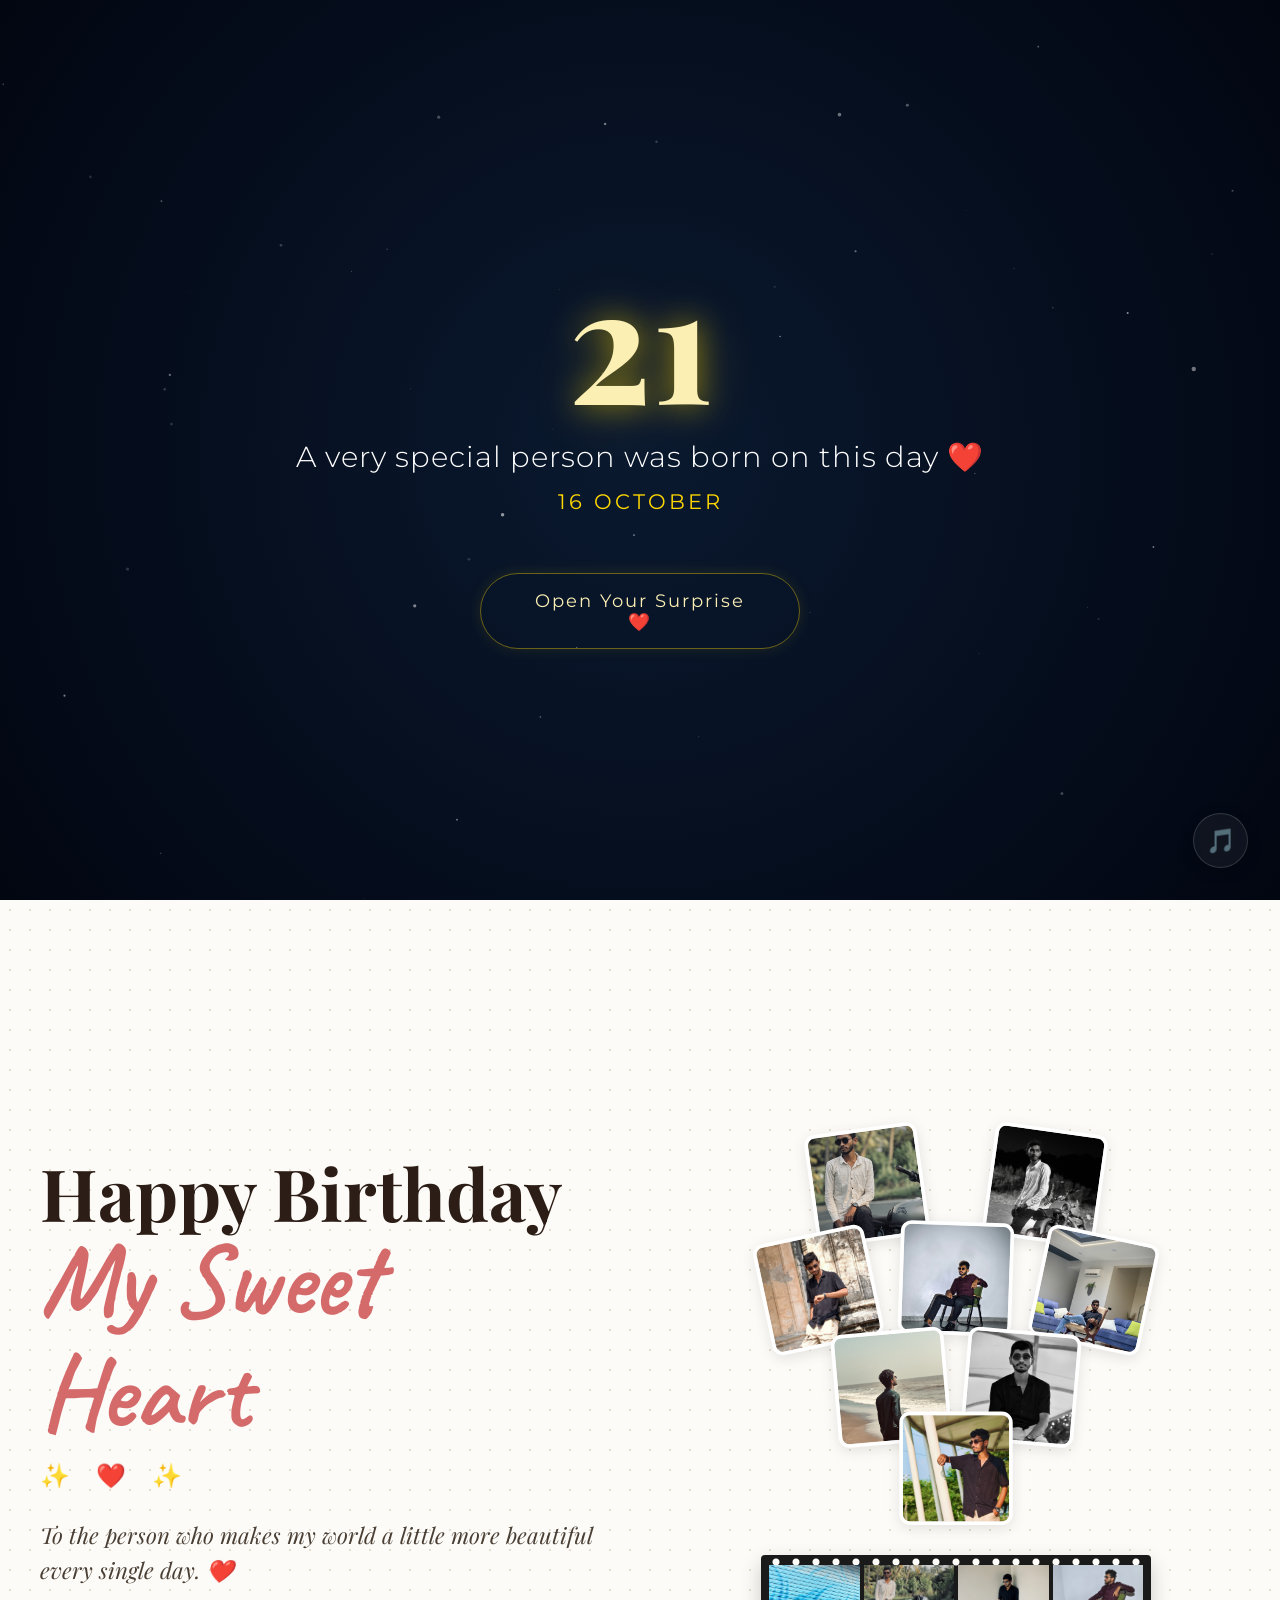
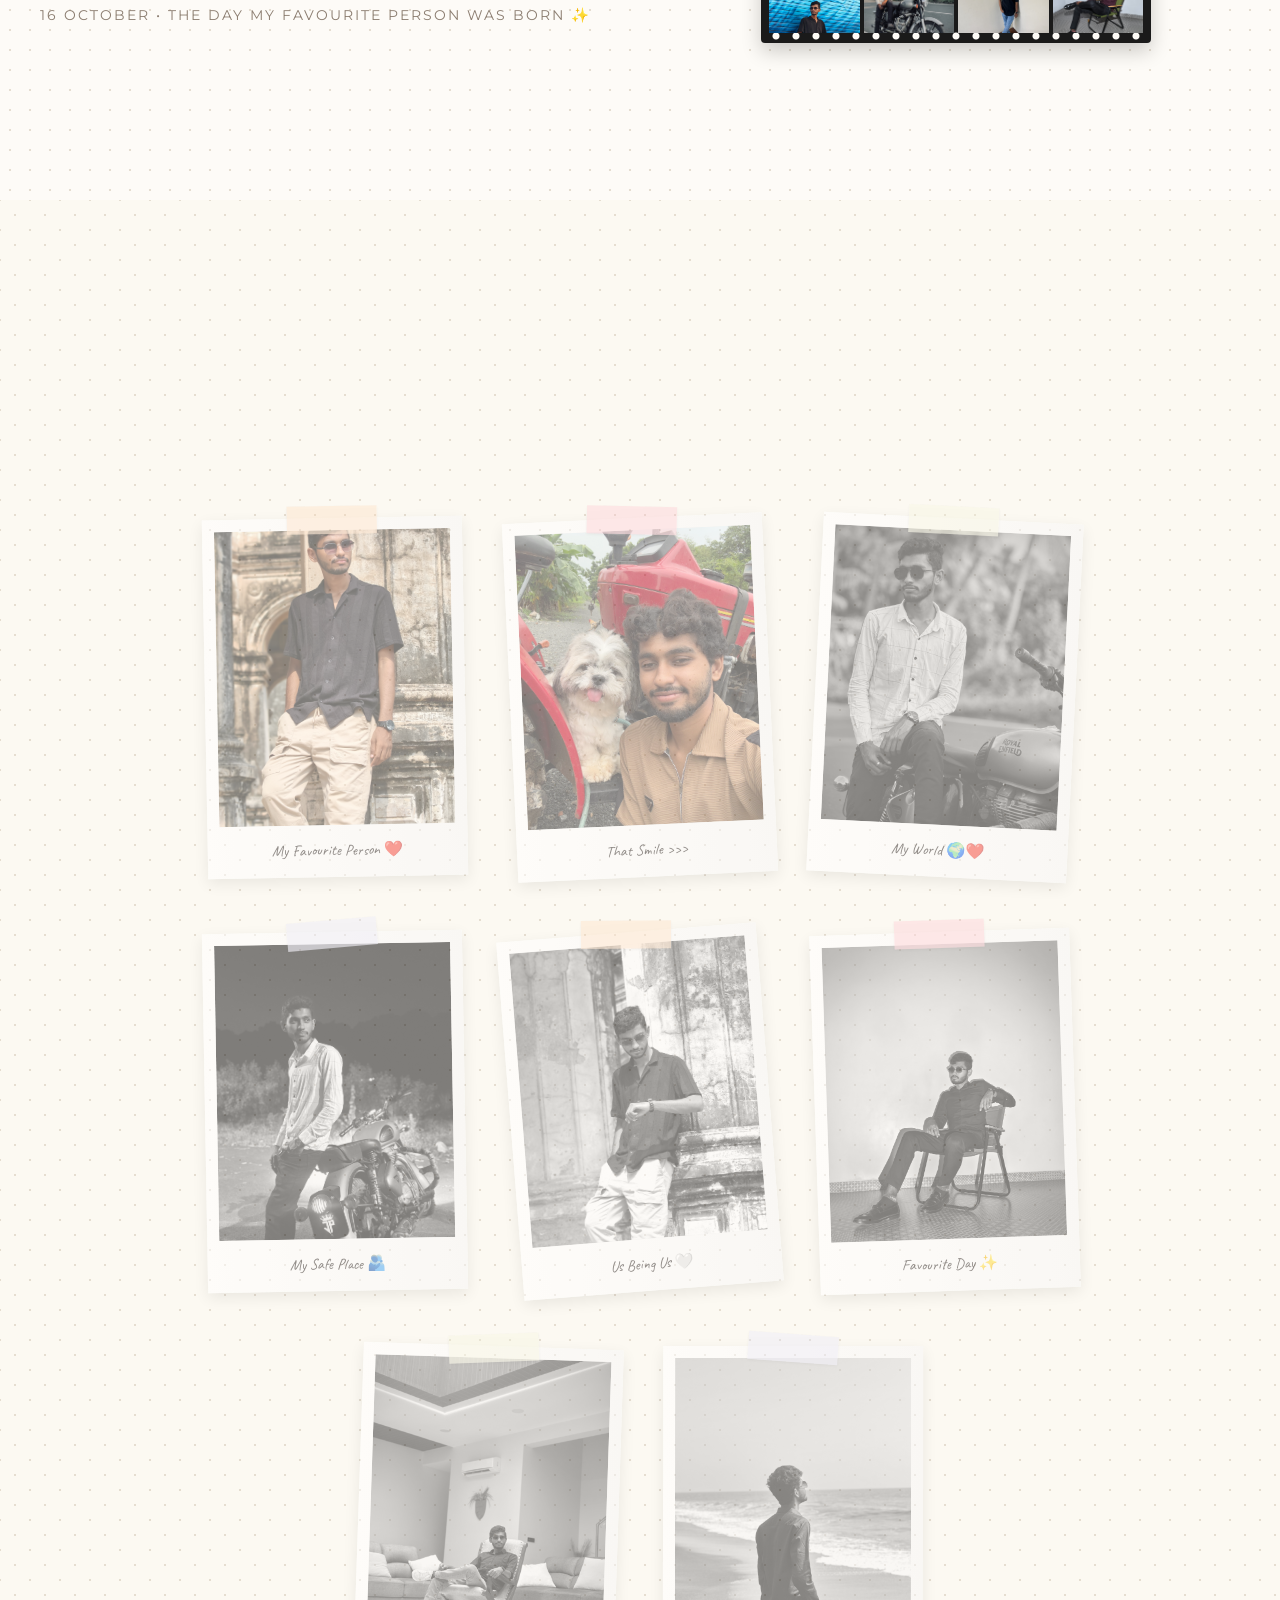
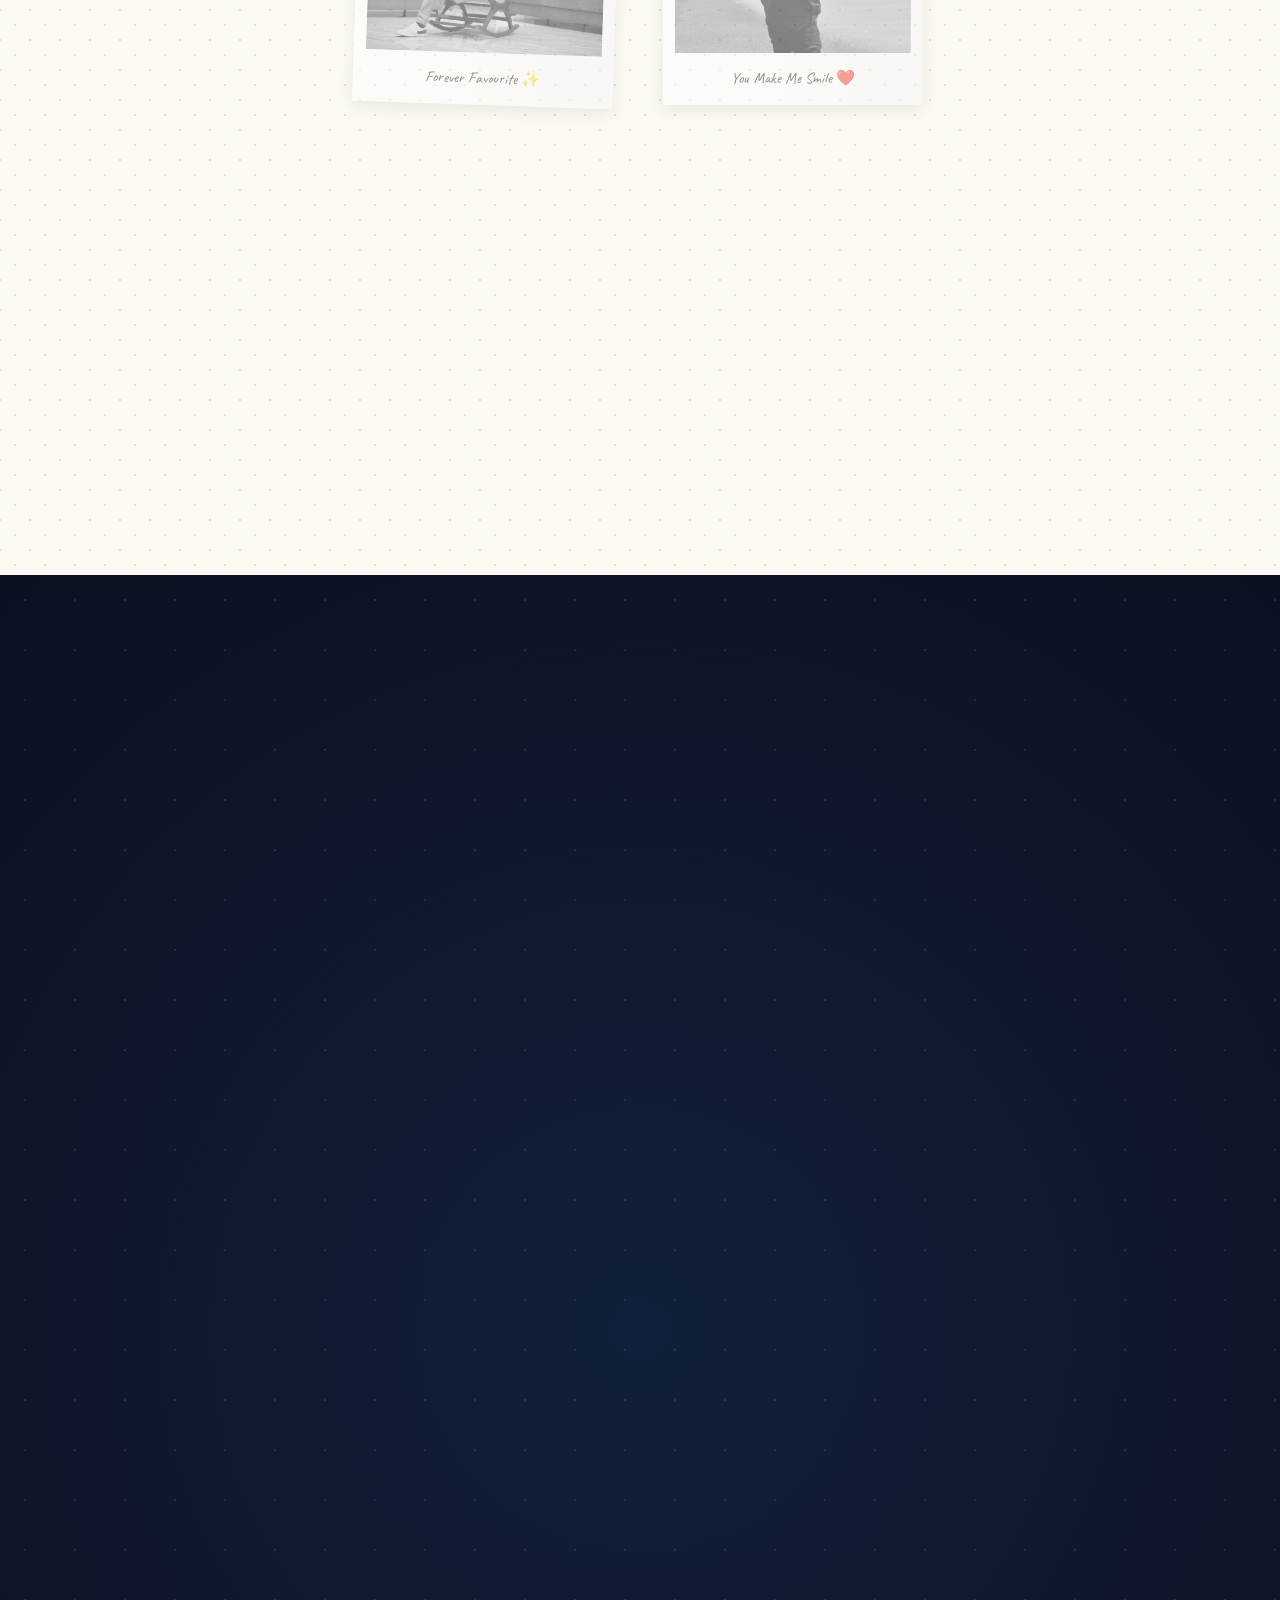
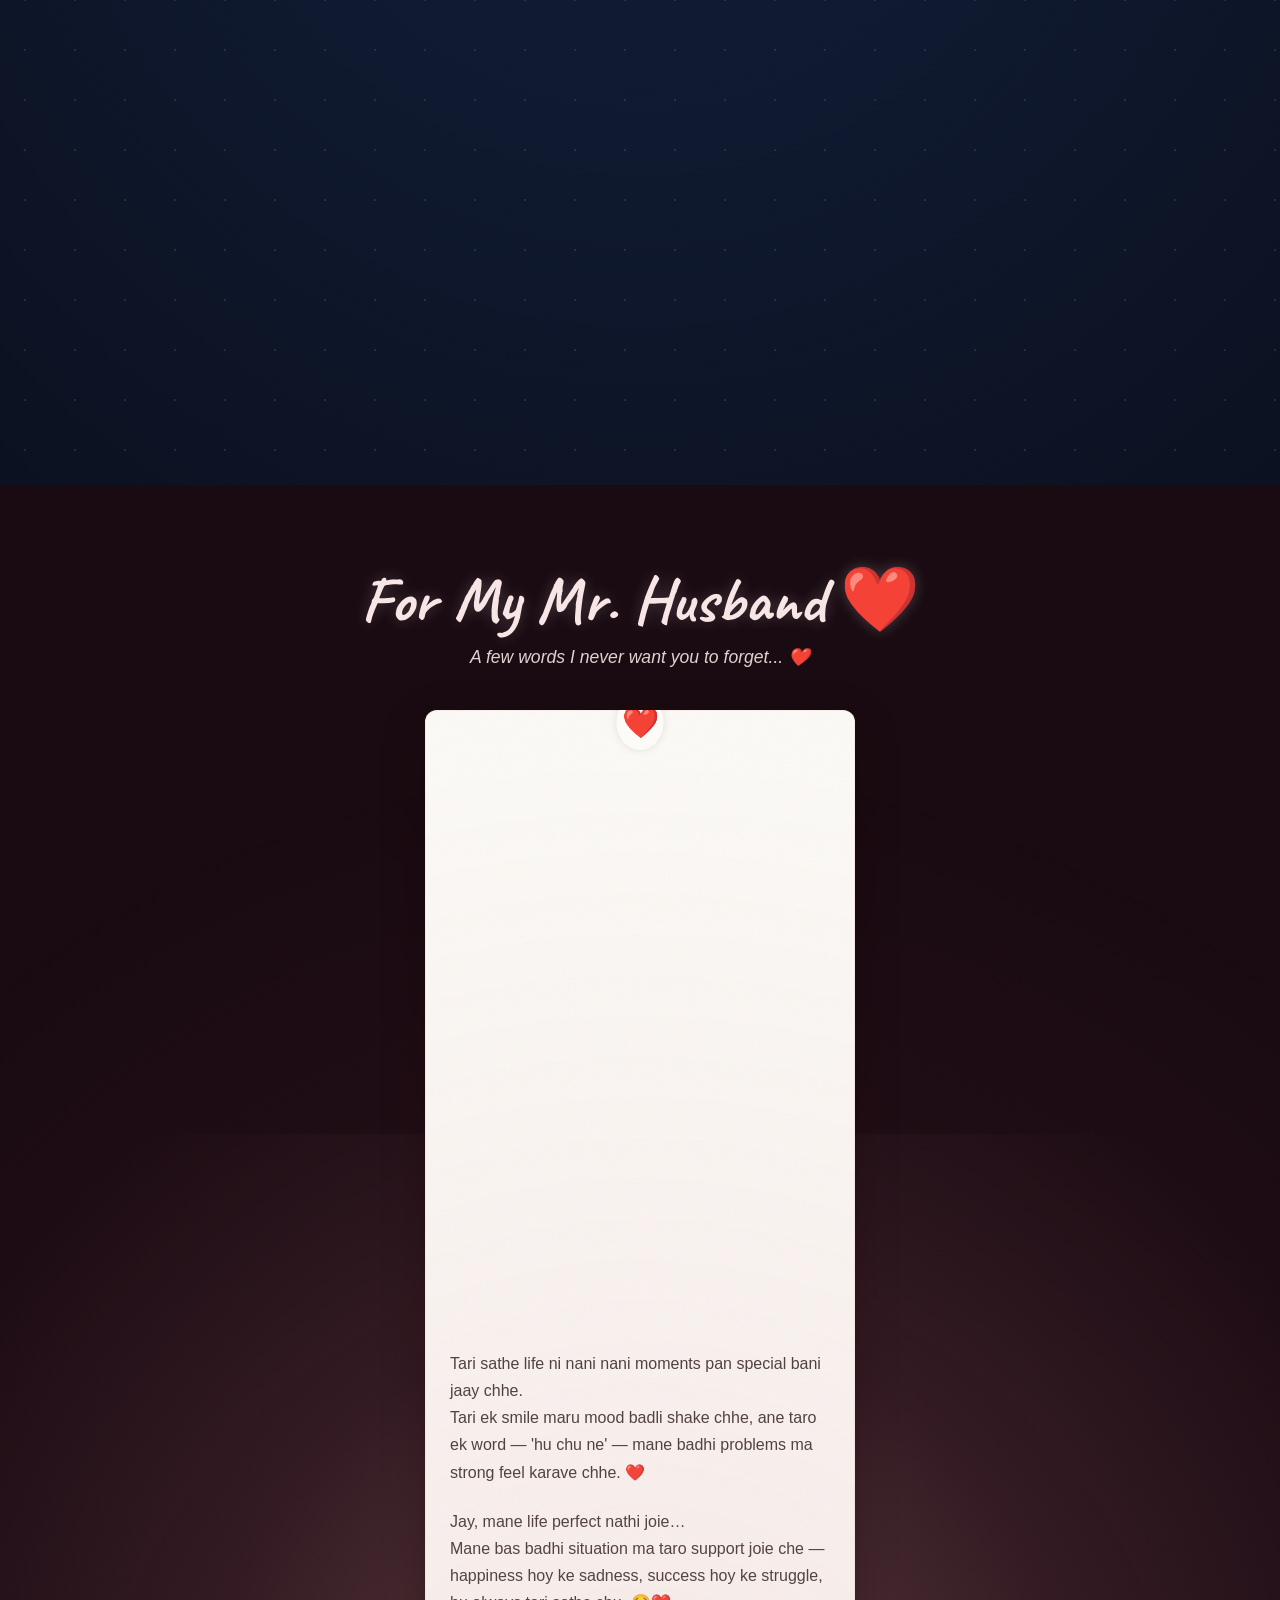
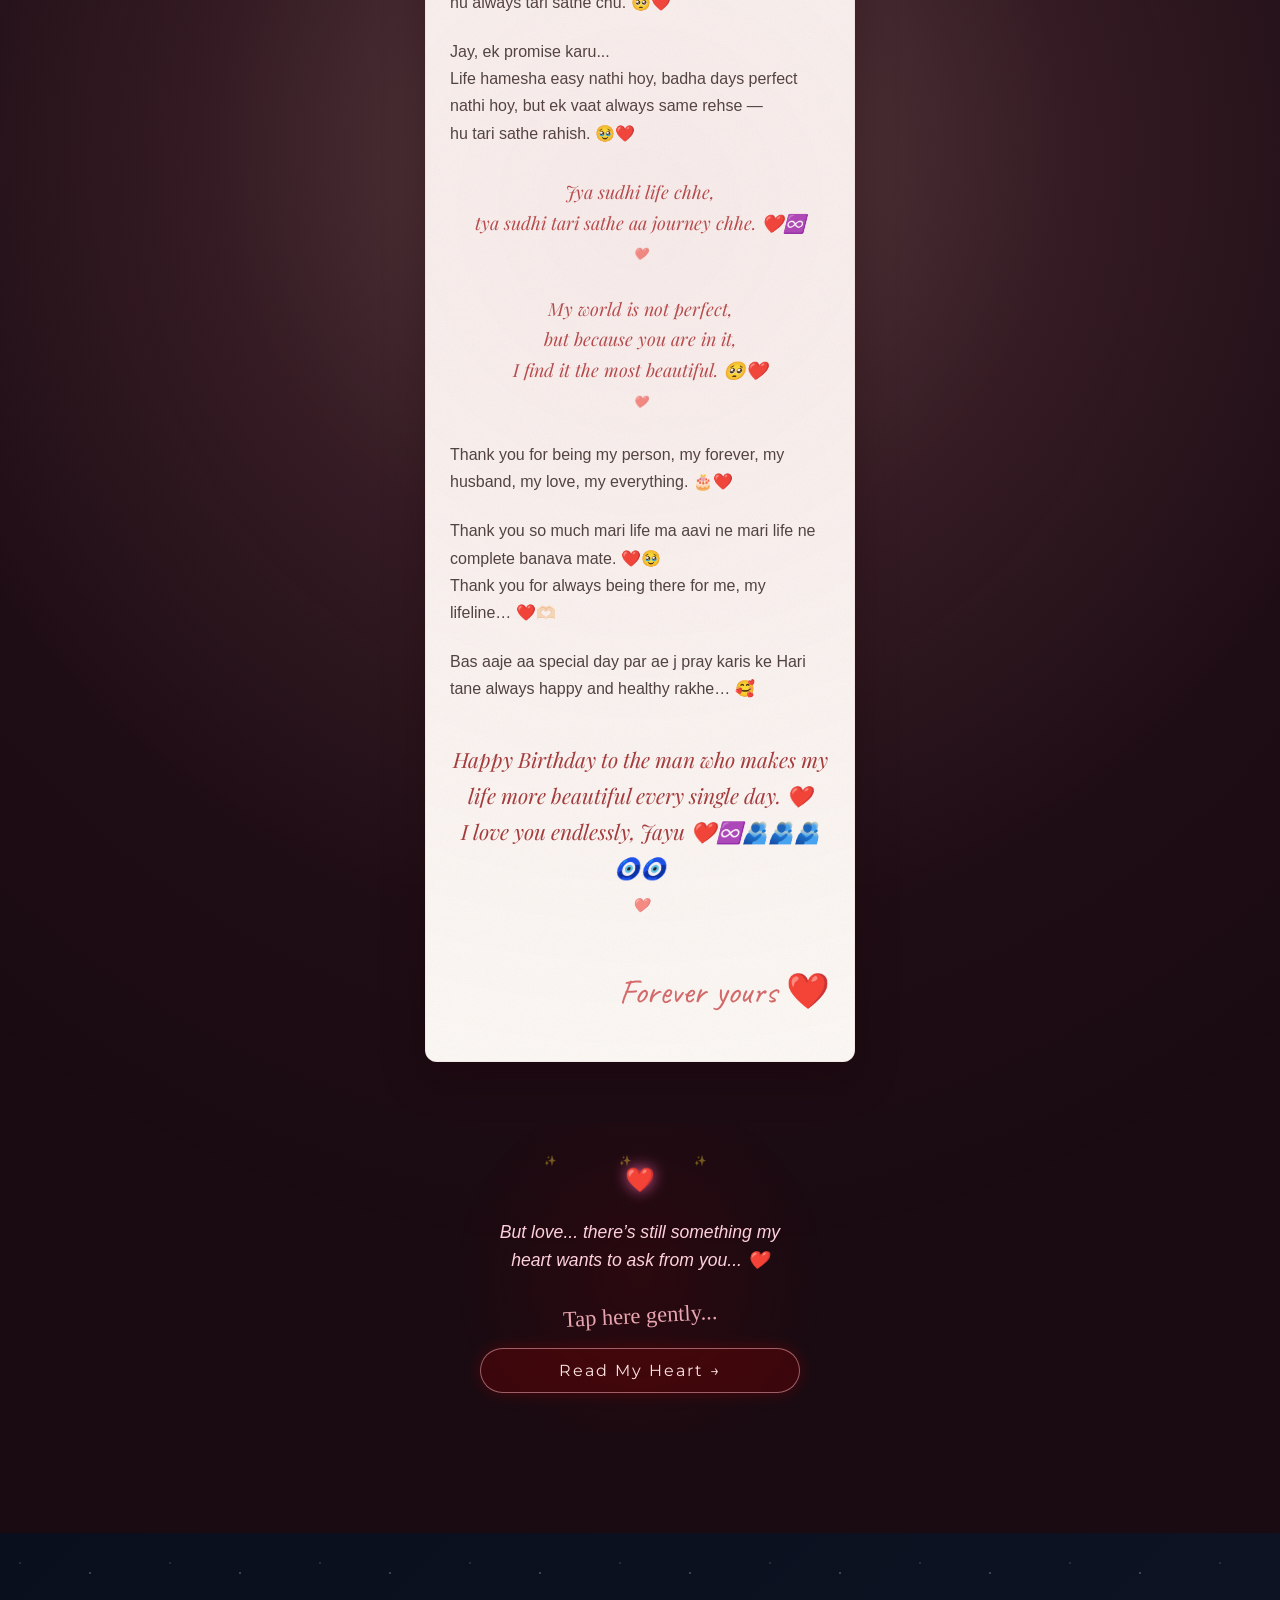
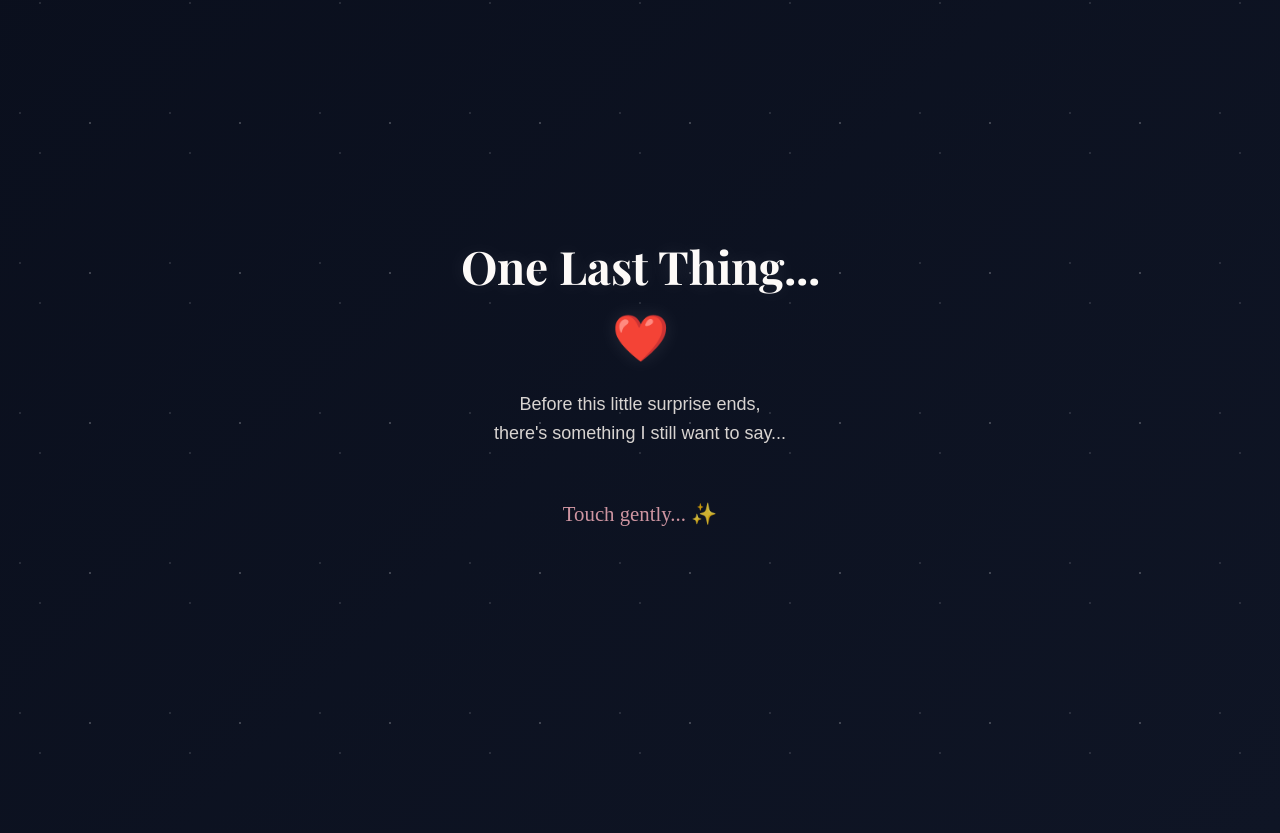
==== commit fd998d6c: "Optimize initial loading for mobile and desktop" ====
--- a/index.html
+++ b/index.html
@@ -3,7 +3,7 @@
 
 <head>
     <meta charset="UTF-8">
-    <meta name="viewport" content="width=device-width, initial-scale=1.0">
+    <meta name="viewport" content="width=device-width, initial-scale=1.0, viewport-fit=cover">
     <title>Happy Birthday!</title>
     <link rel="preconnect" href="https://fonts.googleapis.com">
     <link rel="preconnect" href="https://fonts.gstatic.com" crossorigin>
@@ -105,7 +105,7 @@
                 <div class="polaroid pol-1 scroll-anim">
                     <div class="washi-tape tape-peach"></div>
                     <div class="polaroid-image">
-                        <img src="assets/photos/Pic_13.jpeg" alt="Memory" class="gallery-img" loading="lazy">
+                        <img fetchpriority="low" src="assets/photos/Pic_13.jpeg" alt="Memory" class="gallery-img" loading="lazy">
                         <div class="polaroid-burst-container"></div>
                     </div>
                     <div class="polaroid-caption">My Favourite Person ❤️</div>
@@ -115,7 +115,7 @@
                 <div class="polaroid pol-2 scroll-anim">
                     <div class="washi-tape tape-blush tape-tilt-right"></div>
                     <div class="polaroid-image">
-                        <img src="assets/photos/Pic_14.jpeg" alt="Memory" class="gallery-img" loading="lazy">
+                        <img fetchpriority="low" src="assets/photos/Pic_14.jpeg" alt="Memory" class="gallery-img" loading="lazy">
                         <div class="polaroid-burst-container"></div>
                     </div>
                     <div class="polaroid-caption">That Smile >>></div>
@@ -125,7 +125,7 @@
                 <div class="polaroid pol-3 scroll-anim">
                     <div class="washi-tape tape-beige"></div>
                     <div class="polaroid-image">
-                        <img src="assets/photos/Pic_1.jpg" alt="Memory" class="gallery-img" loading="lazy"
+                        <img fetchpriority="low" src="assets/photos/Pic_1.jpg" alt="Memory" class="gallery-img" loading="lazy"
                             style="filter: grayscale(100%);">
                         <div class="polaroid-burst-container"></div>
                     </div>
@@ -136,7 +136,7 @@
                 <div class="polaroid pol-4 scroll-anim">
                     <div class="washi-tape tape-lavender tape-tilt-left"></div>
                     <div class="polaroid-image">
-                        <img src="assets/photos/Pic_2.jpg" alt="Memory" class="gallery-img" loading="lazy"
+                        <img fetchpriority="low" src="assets/photos/Pic_2.jpg" alt="Memory" class="gallery-img" loading="lazy"
                             style="filter: grayscale(100%);">
                         <div class="polaroid-burst-container"></div>
                     </div>
@@ -147,7 +147,7 @@
                 <div class="polaroid pol-5 scroll-anim">
                     <div class="washi-tape tape-peach tape-tilt-right"></div>
                     <div class="polaroid-image">
-                        <img src="assets/photos/Pic_3.jpeg" alt="Memory" class="gallery-img" loading="lazy"
+                        <img fetchpriority="low" src="assets/photos/Pic_3.jpeg" alt="Memory" class="gallery-img" loading="lazy"
                             style="filter: grayscale(100%);">
                         <div class="polaroid-burst-container"></div>
                     </div>
@@ -158,7 +158,7 @@
                 <div class="polaroid pol-6 scroll-anim">
                     <div class="washi-tape tape-blush"></div>
                     <div class="polaroid-image">
-                        <img src="assets/photos/Pic_4.jpeg" alt="Memory" class="gallery-img" loading="lazy"
+                        <img fetchpriority="low" src="assets/photos/Pic_4.jpeg" alt="Memory" class="gallery-img" loading="lazy"
                             style="filter: grayscale(100%);">
                         <div class="polaroid-burst-container"></div>
                     </div>
@@ -169,7 +169,7 @@
                 <div class="polaroid pol-7 scroll-anim">
                     <div class="washi-tape tape-beige tape-tilt-left"></div>
                     <div class="polaroid-image">
-                        <img src="assets/photos/Pic_5.jpg" alt="Memory" class="gallery-img" loading="lazy"
+                        <img fetchpriority="low" src="assets/photos/Pic_5.jpg" alt="Memory" class="gallery-img" loading="lazy"
                             style="filter: grayscale(100%);">
                         <div class="polaroid-burst-container"></div>
                     </div>
@@ -180,7 +180,7 @@
                 <div class="polaroid pol-8 scroll-anim">
                     <div class="washi-tape tape-lavender tape-tilt-right"></div>
                     <div class="polaroid-image">
-                        <img src="assets/photos/Pic_6.jpg" alt="Memory" class="gallery-img" loading="lazy"
+                        <img fetchpriority="low" src="assets/photos/Pic_6.jpg" alt="Memory" class="gallery-img" loading="lazy"
                             style="filter: grayscale(100%);">
                         <div class="polaroid-burst-container"></div>
                     </div>
@@ -216,7 +216,7 @@
                         <div class="page-content">
                             <h3 class="page-title-handwritten">Happy Birthday, My Love ❤️</h3>
                             <div class="sb-photo-wrap angle-1 mt-2">
-                                <img src="assets/photos/Pic_7.jpeg" alt="Memory" class="sb-photo gallery-img"
+                                <img fetchpriority="low" src="assets/photos/Pic_7.jpeg" alt="Memory" class="sb-photo gallery-img"
                                     loading="lazy" style="filter: grayscale(100%);">
                                 <div class="polaroid-burst-container"></div>
                                 <div class="sb-tape tape-center"></div>
@@ -244,14 +244,14 @@
                             <!-- Small photos absolute positioned around list -->
                             <div class="sb-abs-photo"
                                 style="top: 15%; right: -2%; width: 32%; transform: rotate(5deg);">
-                                <img src="assets/photos/Pic_9.jpeg" class="sb-photo gallery-img" loading="lazy"
+                                <img fetchpriority="low" src="assets/photos/Pic_9.jpeg" class="sb-photo gallery-img" loading="lazy"
                                     style="filter: grayscale(100%);">
                                 <div class="sb-tape tape-blush"></div>
                                 <div class="polaroid-burst-container"></div>
                             </div>
                             <div class="sb-abs-photo"
                                 style="bottom: 5%; right: 5%; width: 38%; transform: rotate(-4deg);">
-                                <img src="assets/photos/Pic_10.jpg" class="sb-photo gallery-img" loading="lazy"
+                                <img fetchpriority="low" src="assets/photos/Pic_10.jpg" class="sb-photo gallery-img" loading="lazy"
                                     style="filter: grayscale(100%);">
                                 <div class="sb-tape tape-beige"></div>
                                 <div class="polaroid-burst-container"></div>
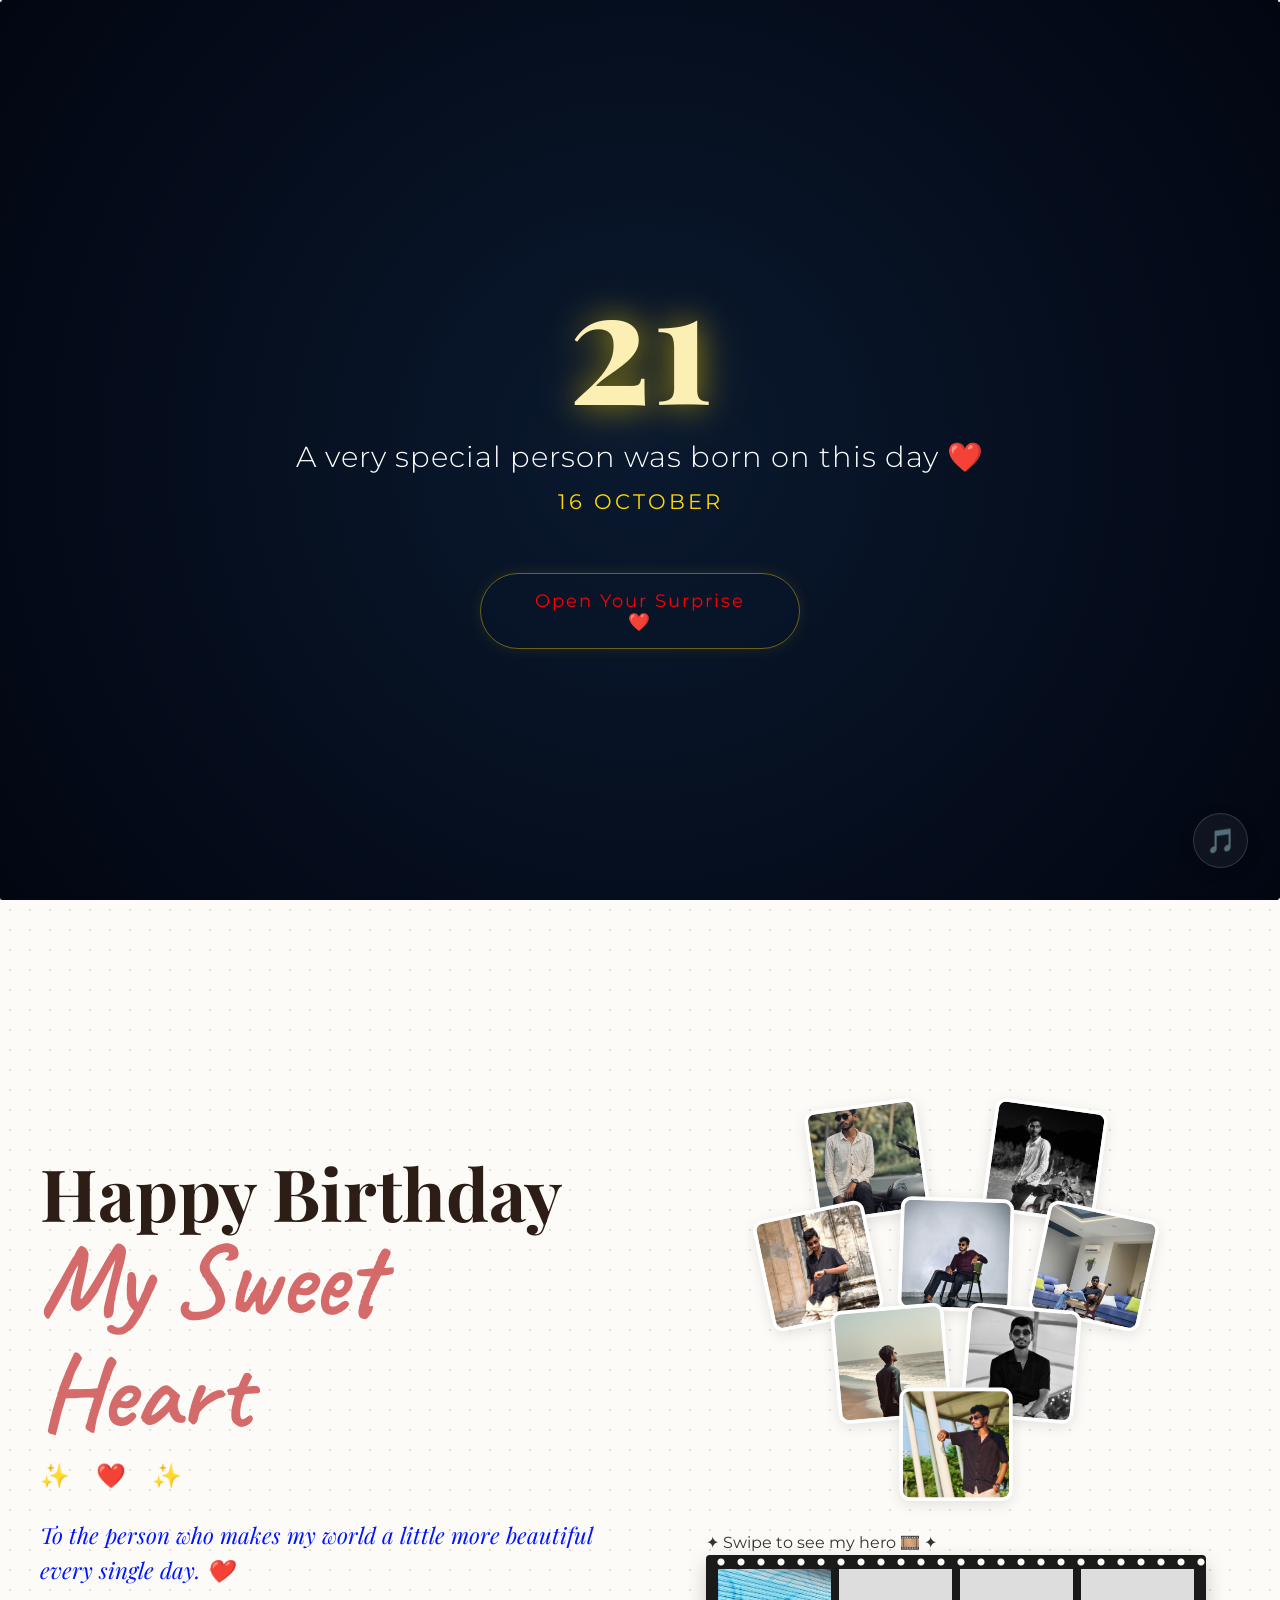
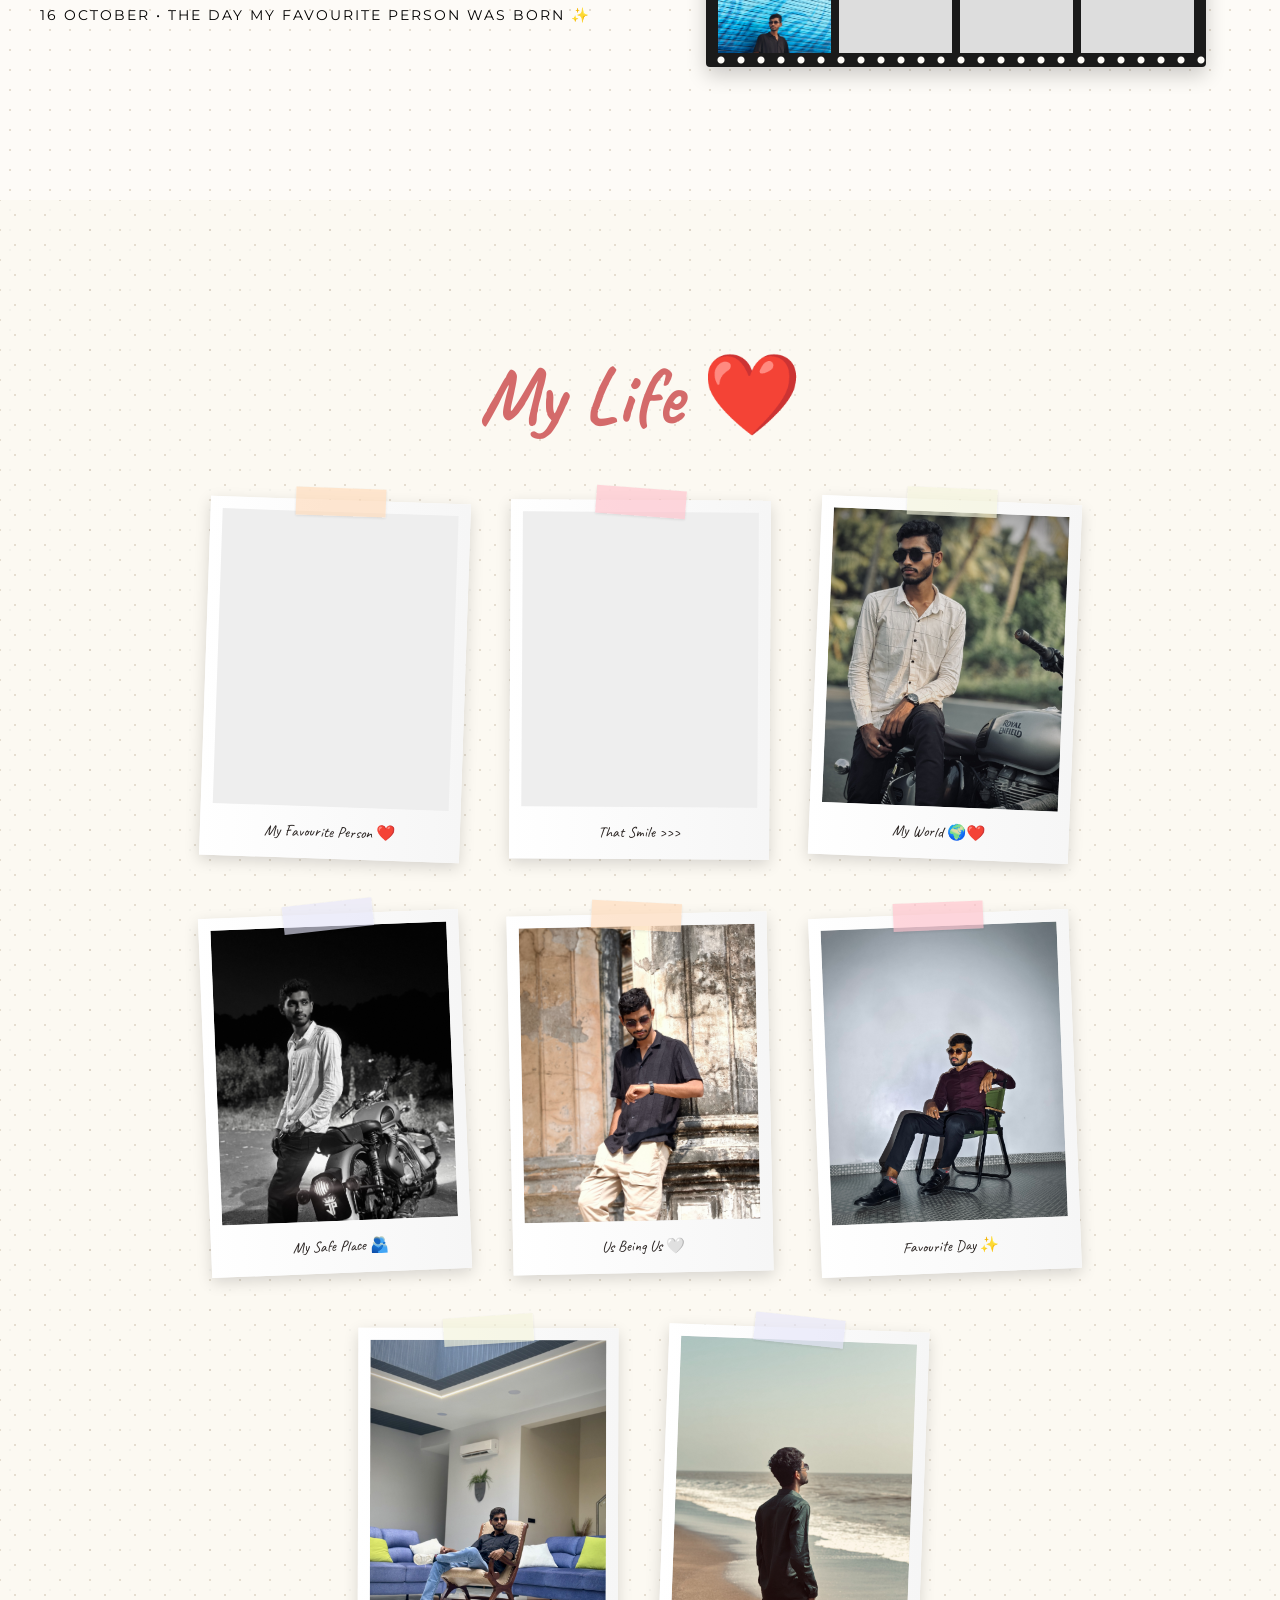
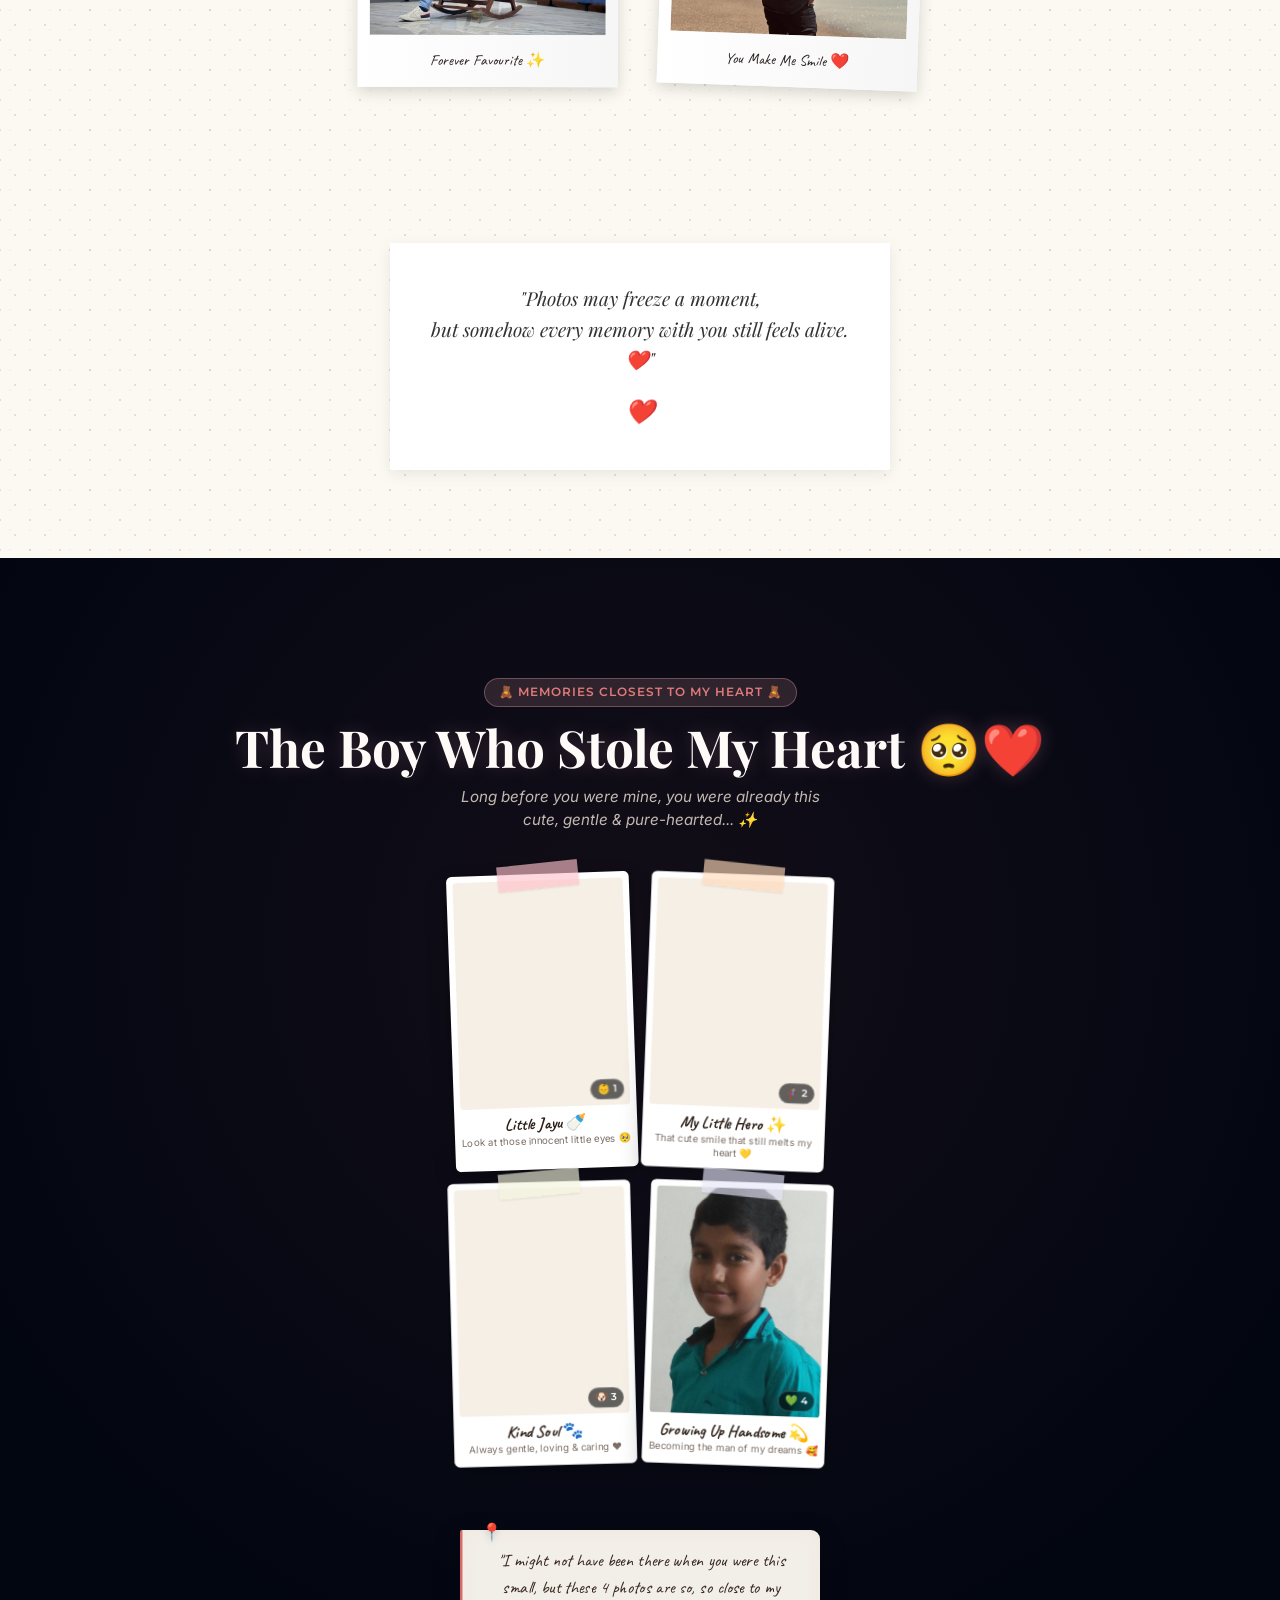
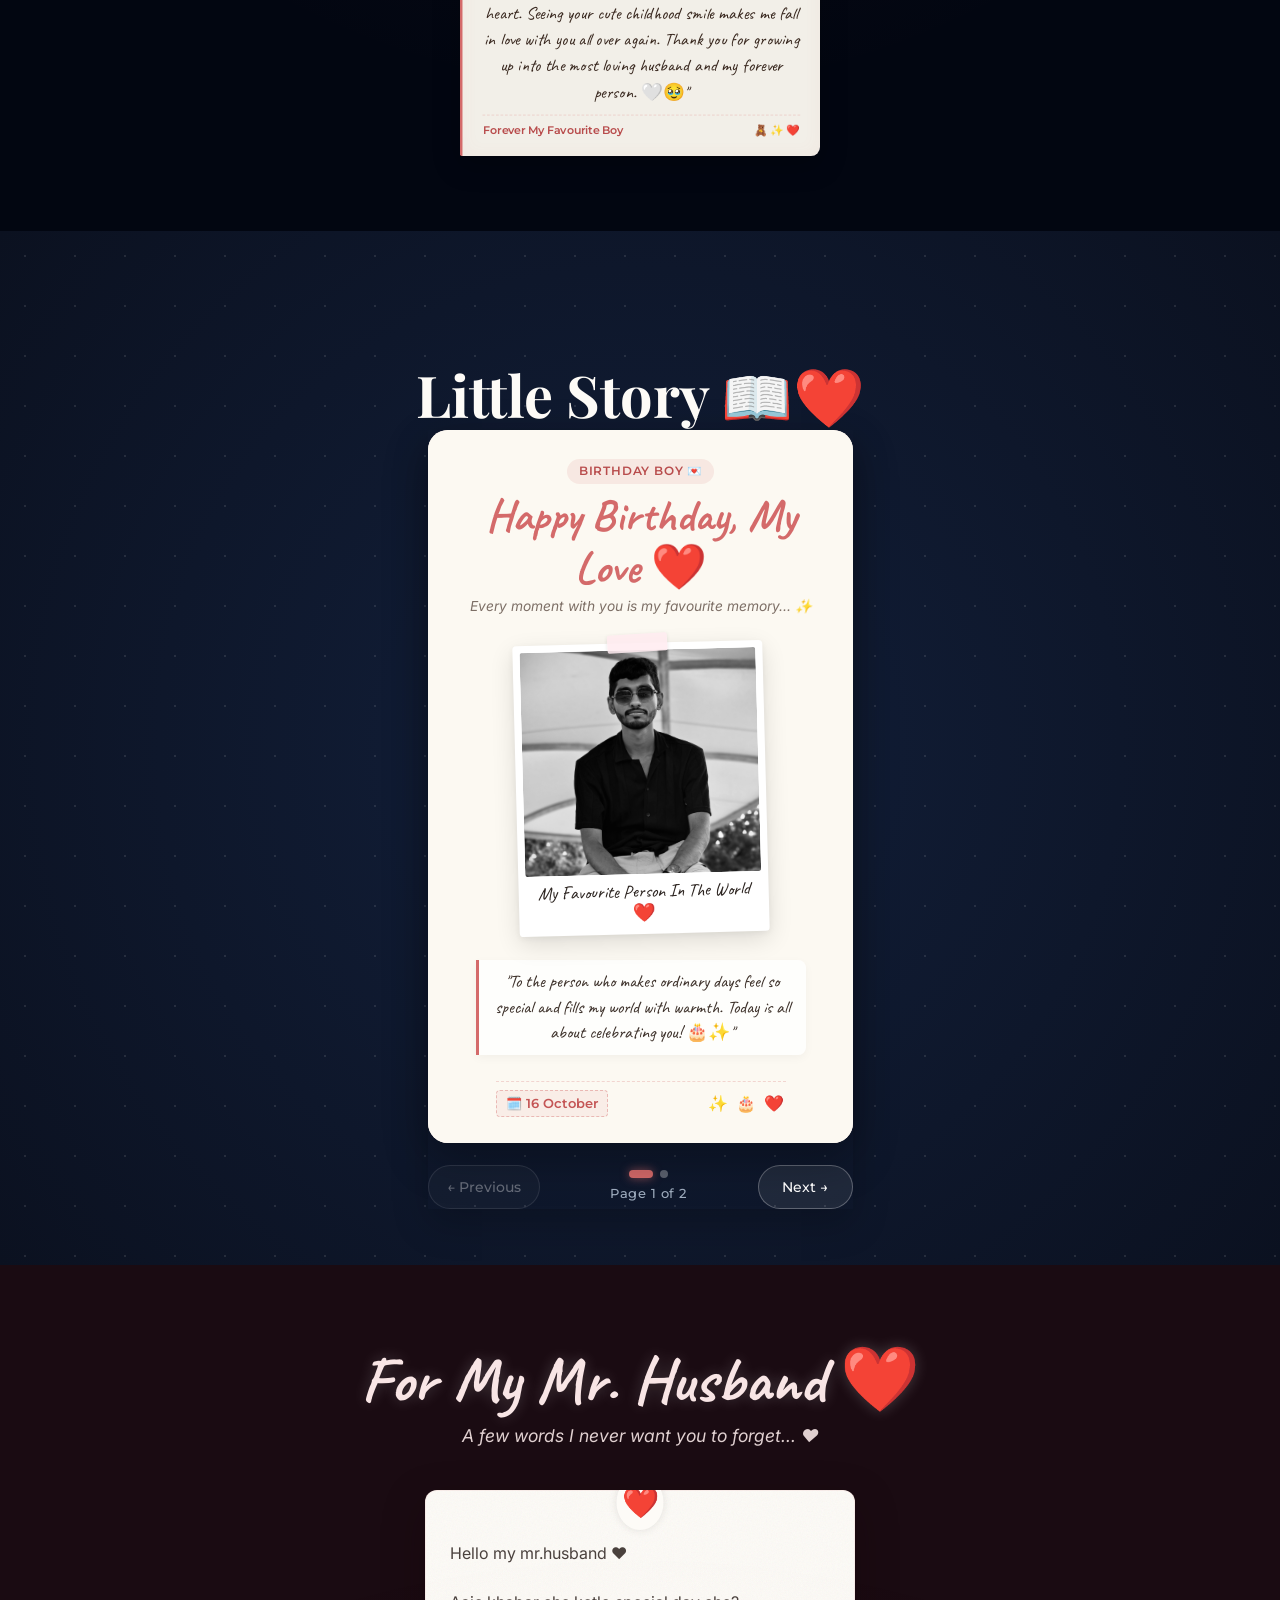
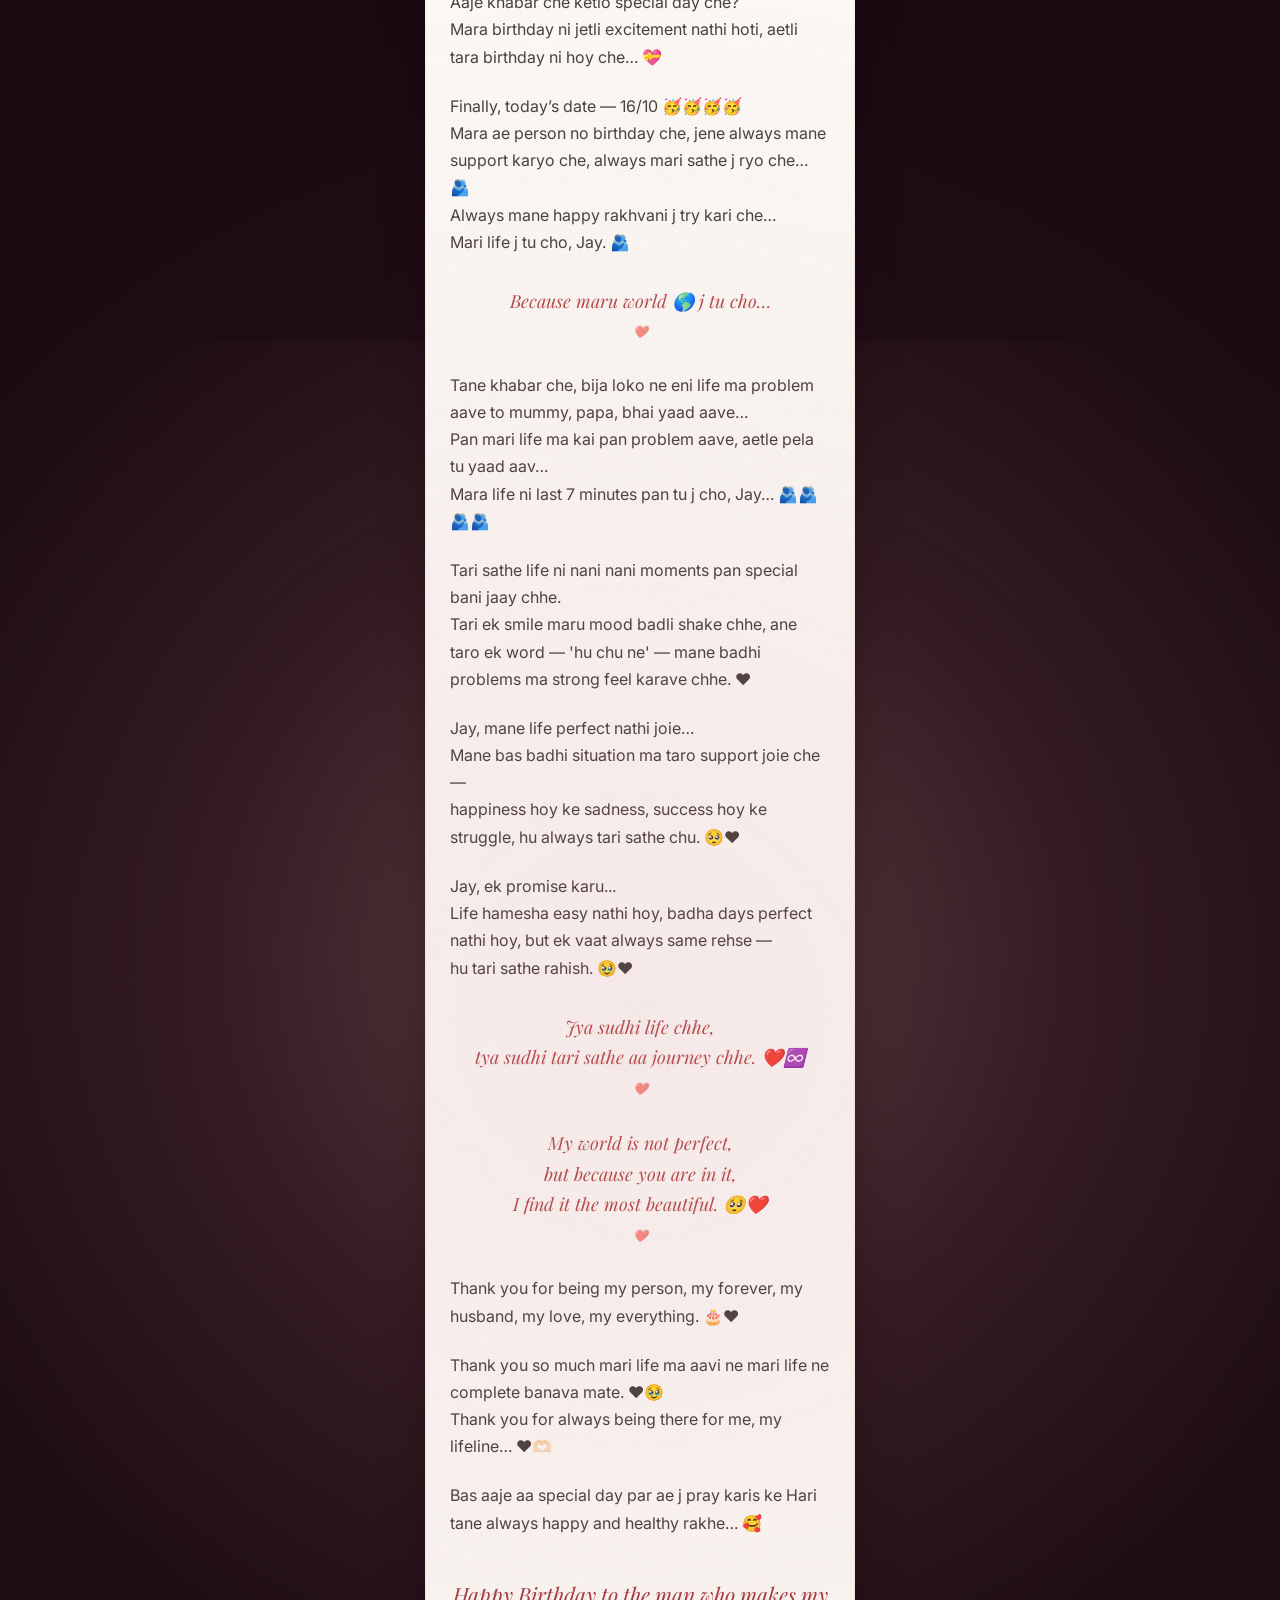
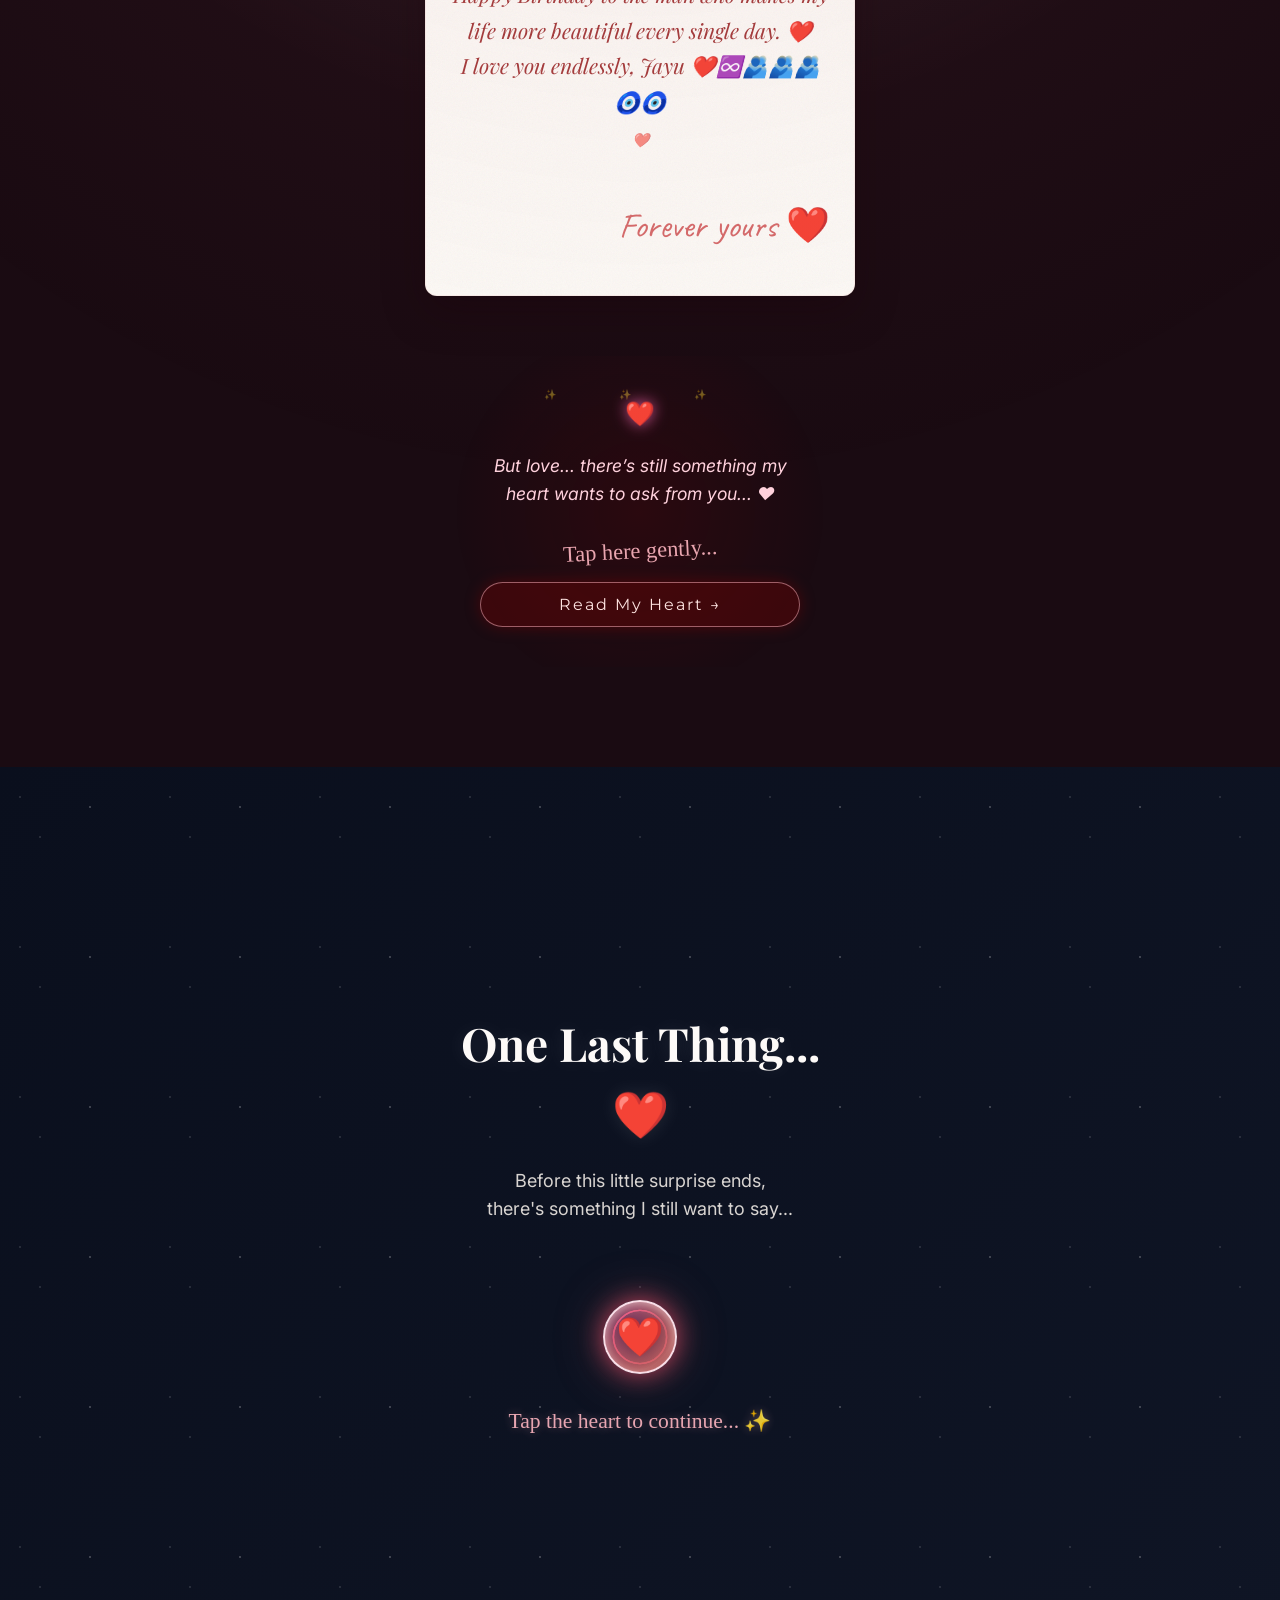
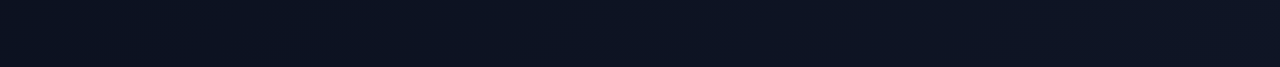
==== commit bd8d5105: "feat: complete mobile-first responsive redesign with childhood memories, touch carousel, and layout " ====
--- a/index.html
+++ b/index.html
@@ -3,14 +3,20 @@
 
 <head>
     <meta charset="UTF-8">
-    <meta name="viewport" content="width=device-width, initial-scale=1.0, viewport-fit=cover">
-    <title>Happy Birthday!</title>
+    <meta name="viewport" content="width=device-width, initial-scale=1.0, maximum-scale=5.0, viewport-fit=cover">
+    <meta name="theme-color" content="#020611">
+    <meta name="apple-mobile-web-app-capable" content="yes">
+    <meta name="apple-mobile-web-app-status-bar-style" content="black-translucent">
+    <meta http-equiv="Cache-Control" content="no-cache, no-store, must-revalidate">
+    <meta http-equiv="Pragma" content="no-cache">
+    <meta http-equiv="Expires" content="0">
+    <title>Happy Birthday, My Love ❤️</title>
     <link rel="preconnect" href="https://fonts.googleapis.com">
     <link rel="preconnect" href="https://fonts.gstatic.com" crossorigin>
     <link
-        href="https://fonts.googleapis.com/css2?family=Playfair+Display:ital,wght@0,400;0,700;1,400&family=Montserrat:wght@300;400;500&family=Caveat:wght@600;700&display=swap"
+        href="https://fonts.googleapis.com/css2?family=Inter:ital,wght@0,300;0,400;0,500;0,600;1,400&family=Playfair+Display:ital,wght@0,400;0,600;0,700;1,400&family=Montserrat:wght@300;400;500;600&family=Caveat:wght@600;700&display=swap"
         rel="stylesheet">
-    <link rel="stylesheet" href="style.css">
+    <link rel="stylesheet" href="style.css?v=20261015_3">
 </head>
 
 <body class="no-scroll">
@@ -63,16 +69,19 @@
 
                 <!-- Film Strip -->
                 <div class="film-strip-container scroll-anim slide-up">
+                    <div class="film-strip-header">
+                        <span class="film-strip-hint">✦ Swipe to see my hero 🎞️ ✦</span>
+                    </div>
                     <div class="film-strip">
                         <div class="film-track">
                             <div class="film-photo"><img src="assets/photos/Pic_9.jpeg" alt="Film Memory"
-                                    class="film-img gallery-img"></div>
+                                    class="film-img gallery-img" loading="lazy" decoding="async"></div>
                             <div class="film-photo"><img src="assets/photos/Pic_10.jpg" alt="Film Memory"
-                                    class="film-img gallery-img"></div>
+                                    class="film-img gallery-img" loading="lazy" decoding="async"></div>
                             <div class="film-photo"><img src="assets/photos/Pic_11.jpg" alt="Film Memory"
-                                    class="film-img gallery-img"></div>
+                                    class="film-img gallery-img" loading="lazy" decoding="async"></div>
                             <div class="film-photo"><img src="assets/photos/Pic_12.jpeg" alt="Film Memory"
-                                    class="film-img gallery-img"></div>
+                                    class="film-img gallery-img" loading="lazy" decoding="async"></div>
                         </div>
                     </div>
                 </div>
@@ -82,30 +91,18 @@
 
     <!-- Memory Wall Section -->
     <section id="memories" class="memories-section">
-        <div class="memories-header scroll-anim fade-up" style="margin-bottom: 45px;">
+        <div class="memories-header scroll-anim fade-up">
             <h2 class="memories-title">My Life ❤️</h2>
-            <p class="memories-subtitle">Some moments are too special to stay only in our gallery.</p>
         </div>
 
         <div class="scrapbook-wall">
-            <!-- Background Doodles/Notes -->
-
-
-
-
-
-
-
-
-
-
-
             <div class="polaroid-grid">
                 <!-- Polaroid 1 -->
                 <div class="polaroid pol-1 scroll-anim">
                     <div class="washi-tape tape-peach"></div>
                     <div class="polaroid-image">
-                        <img fetchpriority="low" src="assets/photos/Pic_13.jpeg" alt="Memory" class="gallery-img" loading="lazy">
+                        <img src="assets/photos/Pic_13.jpeg" alt="Memory" class="gallery-img" loading="lazy"
+                            decoding="async">
                         <div class="polaroid-burst-container"></div>
                     </div>
                     <div class="polaroid-caption">My Favourite Person ❤️</div>
@@ -115,7 +112,8 @@
                 <div class="polaroid pol-2 scroll-anim">
                     <div class="washi-tape tape-blush tape-tilt-right"></div>
                     <div class="polaroid-image">
-                        <img fetchpriority="low" src="assets/photos/Pic_14.jpeg" alt="Memory" class="gallery-img" loading="lazy">
+                        <img src="assets/photos/Pic_14.jpeg" alt="Memory" class="gallery-img" loading="lazy"
+                            decoding="async">
                         <div class="polaroid-burst-container"></div>
                     </div>
                     <div class="polaroid-caption">That Smile >>></div>
@@ -125,8 +123,8 @@
                 <div class="polaroid pol-3 scroll-anim">
                     <div class="washi-tape tape-beige"></div>
                     <div class="polaroid-image">
-                        <img fetchpriority="low" src="assets/photos/Pic_1.jpg" alt="Memory" class="gallery-img" loading="lazy"
-                            style="filter: grayscale(100%);">
+                        <img src="assets/photos/Pic_1.jpg" alt="Memory" class="gallery-img" loading="lazy"
+                            decoding="async">
                         <div class="polaroid-burst-container"></div>
                     </div>
                     <div class="polaroid-caption">My World 🌍❤️</div>
@@ -136,8 +134,8 @@
                 <div class="polaroid pol-4 scroll-anim">
                     <div class="washi-tape tape-lavender tape-tilt-left"></div>
                     <div class="polaroid-image">
-                        <img fetchpriority="low" src="assets/photos/Pic_2.jpg" alt="Memory" class="gallery-img" loading="lazy"
-                            style="filter: grayscale(100%);">
+                        <img src="assets/photos/Pic_2.jpg" alt="Memory" class="gallery-img" loading="lazy"
+                            decoding="async">
                         <div class="polaroid-burst-container"></div>
                     </div>
                     <div class="polaroid-caption">My Safe Place 🫂</div>
@@ -147,8 +145,8 @@
                 <div class="polaroid pol-5 scroll-anim">
                     <div class="washi-tape tape-peach tape-tilt-right"></div>
                     <div class="polaroid-image">
-                        <img fetchpriority="low" src="assets/photos/Pic_3.jpeg" alt="Memory" class="gallery-img" loading="lazy"
-                            style="filter: grayscale(100%);">
+                        <img src="assets/photos/Pic_3.jpeg" alt="Memory" class="gallery-img" loading="lazy"
+                            decoding="async">
                         <div class="polaroid-burst-container"></div>
                     </div>
                     <div class="polaroid-caption">Us Being Us 🤍</div>
@@ -158,8 +156,8 @@
                 <div class="polaroid pol-6 scroll-anim">
                     <div class="washi-tape tape-blush"></div>
                     <div class="polaroid-image">
-                        <img fetchpriority="low" src="assets/photos/Pic_4.jpeg" alt="Memory" class="gallery-img" loading="lazy"
-                            style="filter: grayscale(100%);">
+                        <img src="assets/photos/Pic_4.jpeg" alt="Memory" class="gallery-img" loading="lazy"
+                            decoding="async">
                         <div class="polaroid-burst-container"></div>
                     </div>
                     <div class="polaroid-caption">Favourite Day ✨</div>
@@ -169,8 +167,8 @@
                 <div class="polaroid pol-7 scroll-anim">
                     <div class="washi-tape tape-beige tape-tilt-left"></div>
                     <div class="polaroid-image">
-                        <img fetchpriority="low" src="assets/photos/Pic_5.jpg" alt="Memory" class="gallery-img" loading="lazy"
-                            style="filter: grayscale(100%);">
+                        <img src="assets/photos/Pic_5.jpg" alt="Memory" class="gallery-img" loading="lazy"
+                            decoding="async">
                         <div class="polaroid-burst-container"></div>
                     </div>
                     <div class="polaroid-caption">Forever Favourite ✨</div>
@@ -180,12 +178,19 @@
                 <div class="polaroid pol-8 scroll-anim">
                     <div class="washi-tape tape-lavender tape-tilt-right"></div>
                     <div class="polaroid-image">
-                        <img fetchpriority="low" src="assets/photos/Pic_6.jpg" alt="Memory" class="gallery-img" loading="lazy"
-                            style="filter: grayscale(100%);">
+                        <img src="assets/photos/Pic_6.jpg" alt="Memory" class="gallery-img" loading="lazy"
+                            decoding="async">
                         <div class="polaroid-burst-container"></div>
                     </div>
                     <div class="polaroid-caption">You Make Me Smile ❤️</div>
                 </div>
+            </div>
+
+            <!-- Mobile Carousel Navigation Controls -->
+            <div class="polaroid-carousel-controls">
+                <button class="pol-carousel-btn pol-prev-btn" id="pol-prev" aria-label="Previous Memory">‹</button>
+                <div class="pol-dots-indicator" id="pol-dots"></div>
+                <button class="pol-carousel-btn pol-next-btn" id="pol-next" aria-label="Next Memory">›</button>
             </div>
         </div>
 
@@ -196,82 +201,238 @@
         </div>
     </section>
 
+    <!-- Childhood Memories Section (Closest to Her Heart) -->
+    <section id="childhood" class="childhood-section">
+        <div class="childhood-header scroll-anim fade-up">
+            <div class="childhood-badge">🧸 MEMORIES CLOSEST TO MY HEART 🧸</div>
+            <h2 class="childhood-title">The Boy Who Stole My Heart 🥺❤️</h2>
+            <p class="childhood-subtitle">Long before you were mine, you were already this cute, gentle &
+                pure-hearted... ✨</p>
+        </div>
+
+        <div class="childhood-container scroll-anim scale-in">
+            <div class="childhood-grid">
+                <!-- Childhood Photo 1: Baby Jayu in Pool Album -->
+                <div class="childhood-card ch-1">
+                    <div class="washi-tape tape-blush tape-tilt-left"></div>
+                    <div class="childhood-photo-frame">
+                        <img src="assets/photos/childhood_3.jpg" alt="Baby Jayu" class="gallery-img ch-img-pool"
+                            loading="lazy" decoding="async">
+                        <span class="childhood-sticker">👶 1</span>
+                    </div>
+                    <div class="childhood-caption">
+                        <strong>Little Jayu 🍼</strong>
+                        <span>Look at those innocent little eyes 🥺</span>
+                    </div>
+                </div>
+
+                <!-- Childhood Photo 2: Little Hero in Yellow -->
+                <div class="childhood-card ch-2">
+                    <div class="washi-tape tape-peach tape-tilt-right"></div>
+                    <div class="childhood-photo-frame">
+                        <img src="assets/photos/childhood_4.jpg" alt="Little Hero" class="gallery-img ch-img-hero"
+                            loading="lazy" decoding="async">
+                        <span class="childhood-sticker">🦸‍♂️ 2</span>
+                    </div>
+                    <div class="childhood-caption">
+                        <strong>My Little Hero ✨</strong>
+                        <span>That cute smile that still melts my heart 💛</span>
+                    </div>
+                </div>
+
+                <!-- Childhood Photo 3: Jayu with Puppy -->
+                <div class="childhood-card ch-3">
+                    <div class="washi-tape tape-beige tape-tilt-left"></div>
+                    <div class="childhood-photo-frame">
+                        <img src="assets/photos/childhood_1.jpg" alt="Jayu with Puppy" class="gallery-img ch-img-puppy"
+                            loading="lazy" decoding="async">
+                        <span class="childhood-sticker">🐶 3</span>
+                    </div>
+                    <div class="childhood-caption">
+                        <strong>Kind Soul 🐾</strong>
+                        <span>Always gentle, loving & caring ❤️</span>
+                    </div>
+                </div>
+
+                <!-- Childhood Photo 4: Handsome in Teal Shirt -->
+                <div class="childhood-card ch-4">
+                    <div class="washi-tape tape-lavender tape-tilt-right"></div>
+                    <div class="childhood-photo-frame">
+                        <img src="assets/photos/childhood_2.jpg" alt="Growing Up Handsome"
+                            class="gallery-img ch-img-teal" loading="lazy" decoding="async">
+                        <span class="childhood-sticker">💚 4</span>
+                    </div>
+                    <div class="childhood-caption">
+                        <strong>Growing Up Handsome 💫</strong>
+                        <span>Becoming the man of my dreams 🥰</span>
+                    </div>
+                </div>
+            </div>
+
+            <!-- Emotional Note Card from Her Heart -->
+            <div class="childhood-memo-card scroll-anim fade-up">
+                <div class="memo-pin">📍</div>
+                <p class="childhood-memo-text">
+                    "I might not have been there when you were this small, but these 4 photos are so, so close to my
+                    heart. Seeing your cute childhood smile makes me fall in love with you all over again. Thank you for
+                    growing up into the most loving husband and my forever person. 🤍🥹"
+                </p>
+                <div class="childhood-memo-footer">
+                    <span>Forever My Favourite Boy</span>
+                    <span>🧸 ✨ ❤️</span>
+                </div>
+            </div>
+        </div>
+    </section>
+
     <!-- Scrapbook Section -->
     <section id="scrapbook" class="scrapbook-section">
         <div class="scrapbook-header scroll-anim fade-up">
             <h2 class="scrapbook-title">Little Story 📖❤️</h2>
-            <p class="scrapbook-subtitle">Some memories deserve their own pages.</p>
         </div>
 
         <div class="scrapbook-wrapper scroll-anim scale-in">
             <div class="scrapbook-book">
-                <!-- Desktop binding ring -->
-                <div class="binding-rings"></div>
-
-                <!-- Pages Container -->
+                <!-- Pages Container with Smooth Track -->
                 <div class="sb-pages-container">
-
-                    <!-- Page 1 -->
-                    <div class="sb-page page-1" data-page="1">
-                        <div class="page-content">
-                            <h3 class="page-title-handwritten">Happy Birthday, My Love ❤️</h3>
-                            <div class="sb-photo-wrap angle-1 mt-2">
-                                <img fetchpriority="low" src="assets/photos/Pic_7.jpeg" alt="Memory" class="sb-photo gallery-img"
-                                    loading="lazy" style="filter: grayscale(100%);">
-                                <div class="polaroid-burst-container"></div>
-                                <div class="sb-tape tape-center"></div>
+                    <div class="sb-slider-track" id="sb-slider-track">
+
+                        <!-- Page 1 -->
+                        <div class="sb-page page-1 active" data-page="1">
+                            <div class="page-content">
+                                <div class="sb-page-badge"> Birthday Boy 💌</div>
+                                <h3 class="page-title-handwritten">Happy Birthday, My Love ❤️</h3>
+                                <p class="sb-page-subtitle">Every moment with you is my favourite memory... ✨</p>
+
+                                <div class="sb-polaroid-frame">
+                                    <div class="sb-tape tape-center"></div>
+                                    <div class="sb-photo-wrap angle-1">
+                                        <img src="assets/photos/Pic_7.jpeg" alt="Birthday Boy"
+                                            class="sb-photo gallery-img" loading="lazy" decoding="async">
+                                        <div class="polaroid-burst-container"></div>
+                                    </div>
+                                    <p class="sb-polaroid-caption">My Favourite Person In The World ❤️</p>
+                                </div>
+
+                                <div class="sb-memo-card">
+                                    <p class="sb-memo-text">"To the person who makes ordinary days feel so special and
+                                        fills my world with warmth. Today is all about celebrating you! 🎂✨"</p>
+                                </div>
+
+                                <div class="sb-page1-footer">
+                                    <span class="sb-stamp">🗓️ 16 October</span>
+                                    <span class="sb-doodles">✨ 🎂 ❤️</span>
+                                </div>
                             </div>
-                            <div class="sb-doodles mt-3">🎂 ✨ ❤️</div>
-                            <p class="sb-date mt-2">16 October ✨</p>
                         </div>
-                    </div>
-
-                    <!-- Page 2 -->
-                    <div class="sb-page page-2" data-page="2">
-                        <div class="page-content">
-                            <h3 class="page-title-clean">Things I Love About You ❤️</h3>
-                            <ul class="sb-love-list mt-3">
-                                <li>Your smile.</li>
-                                <li>The way you make me laugh.</li>
-                                <li>How comfortable everything feels with you.</li>
-                                <li>The way you care.</li>
-                                <li>Your little habits.</li>
-                                <li>Our random conversations.</li>
-                                <li>How you make ordinary days feel special.</li>
-                                <li>Simply... you. ❤️</li>
-                            </ul>
-
-                            <!-- Small photos absolute positioned around list -->
-                            <div class="sb-abs-photo"
-                                style="top: 15%; right: -2%; width: 32%; transform: rotate(5deg);">
-                                <img fetchpriority="low" src="assets/photos/Pic_9.jpeg" class="sb-photo gallery-img" loading="lazy"
-                                    style="filter: grayscale(100%);">
-                                <div class="sb-tape tape-blush"></div>
-                                <div class="polaroid-burst-container"></div>
+
+                        <!-- Page 2 -->
+                        <div class="sb-page page-2" data-page="2">
+                            <div class="page-content">
+                                <div class="sb-page-badge">From My Heart 💌</div>
+                                <h3 class="page-title-clean">Things I Love About You ❤️</h3>
+                                <p class="sb-page-subtitle">8 little reasons why my world revolves around you...</p>
+
+                                <!-- 2-Column Love Grid -->
+                                <div class="sb-love-grid">
+                                    <div class="sb-love-chip">
+                                        <span class="sb-chip-icon">💖</span>
+                                        <div class="sb-chip-body">
+                                            <strong>Your Smile</strong>
+                                            <span>Lights up my world</span>
+                                        </div>
+                                    </div>
+                                    <div class="sb-love-chip">
+                                        <span class="sb-chip-icon">🎶</span>
+                                        <div class="sb-chip-body">
+                                            <strong>Your Laugh</strong>
+                                            <span>My favourite melody</span>
+                                        </div>
+                                    </div>
+                                    <div class="sb-love-chip">
+                                        <span class="sb-chip-icon">🫂</span>
+                                        <div class="sb-chip-body">
+                                            <strong>Your Warmth</strong>
+                                            <span>My safe haven always</span>
+                                        </div>
+                                    </div>
+                                    <div class="sb-love-chip">
+                                        <span class="sb-chip-icon">💌</span>
+                                        <div class="sb-chip-body">
+                                            <strong>Your Care</strong>
+                                            <span>You notice the little things</span>
+                                        </div>
+                                    </div>
+                                    <div class="sb-love-chip">
+                                        <span class="sb-chip-icon">✨</span>
+                                        <div class="sb-chip-body">
+                                            <strong>Your Quirks</strong>
+                                            <span>All your cute expressions</span>
+                                        </div>
+                                    </div>
+                                    <div class="sb-love-chip">
+                                        <span class="sb-chip-icon">🌙</span>
+                                        <div class="sb-chip-body">
+                                            <strong>Our Talks</strong>
+                                            <span>From goofy to deep soul</span>
+                                        </div>
+                                    </div>
+                                    <div class="sb-love-chip">
+                                        <span class="sb-chip-icon">💫</span>
+                                        <div class="sb-chip-body">
+                                            <strong>Your Magic</strong>
+                                            <span>Every day made special</span>
+                                        </div>
+                                    </div>
+                                    <div class="sb-love-chip">
+                                        <span class="sb-chip-icon">♾️</span>
+                                        <div class="sb-chip-body">
+                                            <strong>Simply You</strong>
+                                            <span>Endlessly, truly loved</span>
+                                        </div>
+                                    </div>
+                                </div>
+
+                                <!-- Scrapbook Duo Photos -->
+                                <div class="sb-mini-photos-grid">
+                                    <div class="sb-mini-card sb-mini-1">
+                                        <div class="sb-mini-photo-inner">
+                                            <img src="assets/photos/Pic_9.jpeg" class="sb-photo gallery-img"
+                                                loading="lazy" decoding="async" alt="Memory">
+                                            <div class="sb-tape tape-blush"></div>
+                                            <span class="sb-mini-tag">Always You 🫂</span>
+                                        </div>
+                                    </div>
+                                    <div class="sb-mini-card sb-mini-2">
+                                        <div class="sb-mini-photo-inner">
+                                            <img src="assets/photos/Pic_10.jpg" class="sb-photo gallery-img"
+                                                loading="lazy" decoding="async" alt="Memory">
+                                            <div class="sb-tape tape-beige"></div>
+                                            <span class="sb-mini-tag">Pure Joy ✨</span>
+                                        </div>
+                                    </div>
+                                </div>
+
+                                <button id="continue-to-letter-btn" class="glow-btn sb-continue-btn"
+                                    aria-label="Continue to Letter">Continue to My Letter❤️</button>
                             </div>
-                            <div class="sb-abs-photo"
-                                style="bottom: 5%; right: 5%; width: 38%; transform: rotate(-4deg);">
-                                <img fetchpriority="low" src="assets/photos/Pic_10.jpg" class="sb-photo gallery-img" loading="lazy"
-                                    style="filter: grayscale(100%);">
-                                <div class="sb-tape tape-beige"></div>
-                                <div class="polaroid-burst-container"></div>
-                            </div>
-
-                            <button id="continue-to-letter-btn" class="glow-btn sb-continue-btn mt-4"
-                                style="font-size: 16px; padding: 12px 24px;" aria-label="Continue">Continue ❤️</button>
                         </div>
-                    </div>
-
+
+                    </div>
                 </div>
             </div>
 
             <!-- Scrapbook Controls -->
             <div class="sb-controls">
-                <button class="sb-btn prev-sb-btn" aria-label="Previous page">← Previous</button>
+                <button class="sb-btn prev-sb-btn" id="prev-page-btn" aria-label="Previous page">← Previous</button>
                 <div class="sb-indicator">
-                    <span class="sb-indicator-text">1 / 2</span>
-                </div>
-                <button class="sb-btn next-sb-btn" aria-label="Next page">Next →</button>
+                    <div class="sb-dots">
+                        <button class="sb-dot active" data-dot="1" aria-label="Page 1"></button>
+                        <button class="sb-dot" data-dot="2" aria-label="Page 2"></button>
+                    </div>
+                    <span class="sb-indicator-text">Page 1 of 2</span>
+                </div>
+                <button class="sb-btn next-sb-btn" id="next-page-btn" aria-label="Next page">Next →</button>
             </div>
         </div>
     </section>
@@ -344,7 +505,8 @@
 
             <div class="next-section-trigger reveal-p fx-ready fx-romantic-transition">
                 <div class="transition-glowing-heart">❤️</div>
-                <p class="trigger-text new-romantic-text">But love... there’s still something my heart wants to ask from you... ❤️</p>
+                <p class="trigger-text new-romantic-text">But love... there’s still something my heart wants to ask from
+                    you... ❤️</p>
                 <p class="handwritten-hint">Tap here gently...</p>
                 <button id="read-heart-btn" class="glow-btn romantic-read-btn">Read My Heart →</button>
             </div>
@@ -372,6 +534,11 @@
             <div class="poem-climax-wrapper reveal-blur">
                 <div class="climax-glow-heart"></div>
                 <p class="poem-line climax-line">Tumhe tumse thoda aur maangungi… ♾️❤️✨</p>
+
+                <div class="poem-next-guide">
+                    <p class="poem-guide-sub">One Last Thing awaits below... ❤️</p>
+                    <div class="poem-guide-arrow">↓</div>
+                </div>
             </div>
         </div>
     </section>
@@ -386,8 +553,28 @@
             <div id="final-intro" class="final-step scroll-anim fade-up fx-ready fx-final-intro">
                 <h2 class="final-heading">One Last Thing... ❤️</h2>
                 <p class="final-sub">Before this little surprise ends,<br>there's something I still want to say...</p>
-                <p class="final-touch-hint">Touch gently... ✨</p>
-                <button id="final-tap-btn" class="final-romantic-btn glow-btn mt-4">Tap Here, My Love ❤️</button>
+
+                <!-- Highly Visible Interactive Heart Trigger & Next Button -->
+                <div class="final-heart-cta-wrap">
+                    <div class="final-heart-pulse-container" id="final-heart-icon" role="button" tabindex="0"
+                        aria-label="Tap to open final wish">
+                        <div class="heart-pulse-wave wave-1"></div>
+                        <div class="heart-pulse-wave wave-2"></div>
+                        <div class="heart-pulse-wave wave-3"></div>
+                        <div class="final-floating-heart-avatar">
+                            <span class="avatar-heart-symbol">❤️</span>
+                            <span class="avatar-glow"></span>
+                        </div>
+                    </div>
+
+                    <p class="final-touch-hint">Tap the heart to continue... ✨</p>
+
+                    <button id="final-tap-btn" class="final-next-heart-btn glow-btn" aria-label="Next: Open Final Wish">
+                        <span class="btn-heart-prefix">❤️</span>
+                        <span class="btn-main-label">Next: Open Final Wish</span>
+                        <span class="btn-arrow-suffix"></span>
+                    </button>
+                </div>
             </div>
 
             <div id="final-message" class="final-step final-hidden">
@@ -402,16 +589,20 @@
                 </div>
                 <div class="final-lines">
                     <p class="f-line f-l1 reveal-blur">Happy Birthday, My Love ❤️</p>
-                    <p class="f-line f-l2 mt-3 reveal-blur">You are not just a part of my life...<br>You are my comfort,<br>my happiness,<br>my safe place,<br>and my favourite person. 🫂❤️</p>
-                    <p class="f-line f-l3 mt-3 reveal-blur">Thank you for every smile,<br>every little moment,<br>every memory,<br>and every time you stayed beside me.</p>
-                    <p class="f-line f-l4 mt-3 reveal-blur">I don't know what every tomorrow will look like...<br>But I know one thing for sure —</p>
-                    
+                    <p class="f-line f-l2 mt-3 reveal-blur">You are not just a part of my life...<br>You are my
+                        comfort,<br>my happiness,<br>my safe place,<br>and my favourite person. 🫂❤️</p>
+                    <p class="f-line f-l3 mt-3 reveal-blur">Thank you for every smile,<br>every little moment,<br>every
+                        memory,<br>and every time you stayed beside me.</p>
+                    <p class="f-line f-l4 mt-3 reveal-blur">I don't know what every tomorrow will look like...<br>But I
+                        know one thing for sure —</p>
+
                     <div class="final-special-moment-wrapper">
                         <div class="final-special-glow"></div>
                         <p class="f-line f-l5 mt-3 reveal-blur final-special-line">I want you in all of them. ❤️♾️</p>
                     </div>
-                    
-                    <p class="f-line f-l6 f-large mt-4 reveal-blur">Happy Birthday to my Husband,<br>My Love,<br>My Everything. 🎂❤️</p>
+
+                    <p class="f-line f-l6 f-large mt-4 reveal-blur">Happy Birthday to my Husband,<br>My Love,<br>My
+                        Everything. 🎂❤️</p>
                     <p class="f-line f-l7 f-huge mt-4 reveal-blur">I Love You Endlessly, Jayu ❤️♾️</p>
                 </div>
 
@@ -426,21 +617,23 @@
 
     <!-- Fullscreen Modal -->
     <div id="photo-modal" class="modal modal-hidden">
-        <span class="close-modal">&times;</span>
+        <button class="close-modal" aria-label="Close photo">&times;</button>
         <button class="modal-nav prev-nav" aria-label="Previous image">&#10094;</button>
         <div class="modal-image-container">
             <img id="modal-img" src="" alt="Fullscreen Memory">
             <div class="double-tap-heart">❤️</div>
+            <div class="modal-tap-hint">Tap twice for ❤️ • Swipe to flip</div>
         </div>
         <button class="modal-nav next-nav" aria-label="Next image">&#10095;</button>
     </div>
 
     <!-- Floating Music Button -->
-    <button id="music-btn" class="floating-music-btn" aria-label="Play Music">
-        🎵
+    <button id="music-btn" class="floating-music-btn" aria-label="Toggle Music" title="Music Player">
+        <span class="music-icon">🎵</span>
+        <span class="music-disc-ring"></span>
     </button>
 
-    <script src="script.js"></script>
+    <script src="script.js?v=20261015_3"></script>
 
     <!-- Background Music -->
     <audio id="bgMusic" loop preload="auto">
--- a/style.css
+++ b/style.css
@@ -1,31 +1,57 @@
-/* Basic CSS Reset */
-*, *::before, *::after {
+/* Mobile-First CSS Reset & Root Variables */
+:root {
+    --sat: env(safe-area-inset-top, 0px);
+    --sab: env(safe-area-inset-bottom, 0px);
+    --sal: env(safe-area-inset-left, 0px);
+    --sar: env(safe-area-inset-right, 0px);
+    --primary-rose: #d46a6a;
+    --soft-blush: #ffd1dc;
+    --deep-bg: #020611;
+    --card-ivory: #fdfbf7;
+}
+
+*,
+*::before,
+*::after {
     box-sizing: border-box;
     margin: 0;
     padding: 0;
+    -webkit-tap-highlight-color: transparent;
 }
 
 html {
     font-size: 16px;
     scroll-behavior: smooth;
+    -webkit-text-size-adjust: 100%;
+    text-size-adjust: 100%;
 }
 
 body {
-    font-family: 'Montserrat', sans-serif;
+    font-family: 'Montserrat', -apple-system, BlinkMacSystemFont, 'Segoe UI', Roboto, sans-serif;
     line-height: 1.5;
     -webkit-font-smoothing: antialiased;
+    -moz-osx-font-smoothing: grayscale;
     background-color: #020611;
     color: #fff;
     overflow-x: hidden;
+    width: 100%;
+    position: relative;
+    -webkit-overflow-scrolling: touch;
 }
 
 body.no-scroll {
     overflow: hidden;
     height: 100vh;
+    height: 100dvh;
 }
 
 /* Typography */
-h1, h2, h3, h4, h5, h6 {
+h1,
+h2,
+h3,
+h4,
+h5,
+h6 {
     font-family: 'Playfair Display', serif;
 }
 
@@ -89,6 +115,7 @@
         transform: scale(0.85);
         text-shadow: 0 0 0px rgba(255, 215, 0, 0);
     }
+
     100% {
         opacity: 1;
         transform: scale(1);
@@ -132,7 +159,7 @@
     min-height: 44px;
     background: transparent;
     border: 1px solid rgba(255, 215, 0, 0.4);
-    color: #fcefb4;
+    color: #ff0000;
     padding: 1rem 2.5rem;
     font-size: clamp(1rem, 3vw, 1.1rem);
     font-family: 'Montserrat', sans-serif;
@@ -161,14 +188,16 @@
     transition: left 0.7s ease;
 }
 
-.glow-btn:hover, .glow-btn:active {
+.glow-btn:hover,
+.glow-btn:active {
     background: rgba(255, 215, 0, 0.08);
     box-shadow: 0 0 30px rgba(255, 215, 0, 0.3);
-    border-color: rgba(255, 215, 0, 0.8);
+    border-color: rgba(0, 0, 0, 0.8);
     transform: translateY(-2px);
 }
 
-.glow-btn:hover::before, .glow-btn:active::before {
+.glow-btn:hover::before,
+.glow-btn:active::before {
     left: 100%;
 }
 
@@ -197,16 +226,25 @@
     -webkit-tap-highlight-color: transparent;
 }
 
-.floating-music-btn:hover, .floating-music-btn:active {
+.floating-music-btn:hover,
+.floating-music-btn:active {
     background: rgba(255, 215, 0, 0.15);
     transform: scale(1.1);
     border-color: rgba(255, 215, 0, 0.4);
 }
 
 @keyframes pulseMusic {
-    0% { box-shadow: 0 0 0 0 rgba(255, 215, 0, 0.1); }
-    70% { box-shadow: 0 0 0 10px rgba(255, 215, 0, 0); }
-    100% { box-shadow: 0 0 0 0 rgba(255, 215, 0, 0); }
+    0% {
+        box-shadow: 0 0 0 0 rgba(255, 215, 0, 0.1);
+    }
+
+    70% {
+        box-shadow: 0 0 0 10px rgba(255, 215, 0, 0);
+    }
+
+    100% {
+        box-shadow: 0 0 0 0 rgba(255, 215, 0, 0);
+    }
 }
 
 /* Decorations Container */
@@ -232,7 +270,7 @@
     width: 35px;
     height: 45px;
     border-radius: 50% 50% 50% 50% / 40% 40% 60% 60%;
-    box-shadow: inset -5px -5px 15px rgba(0,0,0,0.15), 0 0 10px rgba(255,255,255,0.1);
+    box-shadow: inset -5px -5px 15px rgba(0, 0, 0, 0.15), 0 0 10px rgba(255, 255, 255, 0.1);
 }
 
 .balloon::after {
@@ -260,13 +298,16 @@
         transform: translateY(0) rotate(0deg) scale(0.8);
         opacity: 0;
     }
+
     10% {
         opacity: 0.8;
         transform: translateY(-10vh) rotate(5deg) scale(1);
     }
+
     90% {
         opacity: 0.8;
     }
+
     100% {
         transform: translateY(-120vh) rotate(-15deg) scale(1);
         opacity: 0;
@@ -334,14 +375,14 @@
     font-size: clamp(1.1rem, 2vw, 1.4rem);
     font-family: 'Playfair Display', serif;
     font-style: italic;
-    color: #4a3f35;
+    color: #0015ff;
     margin-bottom: 1rem;
     line-height: 1.6;
 }
 
 .small-date {
     font-size: 0.9rem;
-    color: #8b7d70;
+    color: #000000;
     text-transform: uppercase;
     letter-spacing: 2px;
 }
@@ -366,8 +407,15 @@
 }
 
 @keyframes floatHeart {
-    0%, 100% { transform: translateY(0); }
-    50% { transform: translateY(-10px); }
+
+    0%,
+    100% {
+        transform: translateY(0);
+    }
+
+    50% {
+        transform: translateY(-10px);
+    }
 }
 
 .collage-photo {
@@ -377,7 +425,7 @@
     object-fit: cover;
     border-radius: 12px;
     border: 4px solid #fff;
-    box-shadow: 0 4px 15px rgba(0,0,0,0.1);
+    box-shadow: 0 4px 15px rgba(0, 0, 0, 0.1);
     cursor: pointer;
     transition: transform 0.3s cubic-bezier(0.175, 0.885, 0.32, 1.275), box-shadow 0.3s ease, z-index 0s;
     background-color: #eee;
@@ -385,29 +433,74 @@
 
 .collage-photo:hover {
     transform: scale(1.15) rotate(0deg) !important;
-    box-shadow: 0 10px 25px rgba(0,0,0,0.2);
+    box-shadow: 0 10px 25px rgba(0, 0, 0, 0.2);
     z-index: 10;
 }
 
 /* Positioning to form a heart */
-.p1 { top: 12%; left: 14%; transform: rotate(-8deg); }
-.p2 { top: 12%; right: 14%; transform: rotate(8deg); }
-.p3 { top: 38%; left: 2%; transform: rotate(-12deg); }
-.p4 { top: 35%; left: 36%; transform: rotate(2deg); width: 28%; }
-.p5 { top: 38%; right: 2%; transform: rotate(12deg); }
-.p6 { top: 62%; left: 20%; transform: rotate(-5deg); }
-.p7 { top: 62%; right: 20%; transform: rotate(5deg); }
-.p8 { top: 82%; left: 36%; transform: rotate(0deg); width: 28%; }
+.p1 {
+    top: 12%;
+    left: 14%;
+    transform: rotate(-8deg);
+}
+
+.p2 {
+    top: 12%;
+    right: 14%;
+    transform: rotate(8deg);
+}
+
+.p3 {
+    top: 38%;
+    left: 2%;
+    transform: rotate(-12deg);
+}
+
+.p4 {
+    top: 35%;
+    left: 36%;
+    transform: rotate(2deg);
+    width: 28%;
+}
+
+.p5 {
+    top: 38%;
+    right: 2%;
+    transform: rotate(12deg);
+}
+
+.p6 {
+    top: 62%;
+    left: 20%;
+    transform: rotate(-5deg);
+}
+
+.p7 {
+    top: 62%;
+    right: 20%;
+    transform: rotate(5deg);
+}
+
+.p8 {
+    top: 82%;
+    left: 36%;
+    transform: rotate(0deg);
+    width: 28%;
+}
 
 
 /* Film Strip */
 .film-strip-container {
-    -ms-overflow-style: none; /* IE and Edge */
-    scrollbar-width: none; /* Firefox */
-}
+    -ms-overflow-style: none;
+    /* IE and Edge */
+    scrollbar-width: none;
+    /* Firefox */
+}
+
 .film-strip-container::-webkit-scrollbar {
     display: none;
 }
+
 .film-strip-container {
     width: 100%;
     max-width: 500px;
@@ -425,8 +518,8 @@
     position: relative;
     background-color: #1a1a1a;
     border-radius: 4px;
-    box-shadow: 0 8px 20px rgba(0,0,0,0.2);
-    background-image: 
+    box-shadow: 0 8px 20px rgba(0, 0, 0, 0.2);
+    background-image:
         radial-gradient(circle, #fdfbf7 3px, transparent 4px),
         radial-gradient(circle, #fdfbf7 3px, transparent 4px);
     background-size: 20px 10px, 20px 10px;
@@ -451,7 +544,8 @@
     box-sizing: border-box;
 }
 
-.film-photo img, .film-img {
+.film-photo img,
+.film-img {
     display: block;
     width: 100%;
     height: 100%;
@@ -513,7 +607,7 @@
     max-width: 100%;
     max-height: 90vh;
     border-radius: 4px;
-    box-shadow: 0 0 30px rgba(0,0,0,0.5);
+    box-shadow: 0 0 30px rgba(0, 0, 0, 0.5);
     user-select: none;
     -webkit-user-select: none;
 }
@@ -530,7 +624,9 @@
     transition: color 0.2s ease;
 }
 
-.close-modal:hover { color: #d46a6a; }
+.close-modal:hover {
+    color: #d46a6a;
+}
 
 .modal-nav {
     position: absolute;
@@ -547,9 +643,17 @@
     -webkit-tap-highlight-color: transparent;
 }
 
-.modal-nav:hover { color: #d46a6a; }
-.prev-nav { left: 10px; }
-.next-nav { right: 10px; }
+.modal-nav:hover {
+    color: #d46a6a;
+}
+
+.prev-nav {
+    left: 10px;
+}
+
+.next-nav {
+    right: 10px;
+}
 
 /* Double Tap Heart Animation */
 .double-tap-heart {
@@ -565,11 +669,30 @@
 }
 
 @keyframes popHeart {
-    0% { transform: translate(-50%, -50%) scale(0); opacity: 1; }
-    15% { transform: translate(-50%, -50%) scale(1.2); opacity: 1; }
-    30% { transform: translate(-50%, -50%) scale(1); opacity: 1; }
-    70% { transform: translate(-50%, -50%) scale(1.1); opacity: 1; }
-    100% { transform: translate(-50%, -50%) scale(1.5); opacity: 0; }
+    0% {
+        transform: translate(-50%, -50%) scale(0);
+        opacity: 1;
+    }
+
+    15% {
+        transform: translate(-50%, -50%) scale(1.2);
+        opacity: 1;
+    }
+
+    30% {
+        transform: translate(-50%, -50%) scale(1);
+        opacity: 1;
+    }
+
+    70% {
+        transform: translate(-50%, -50%) scale(1.1);
+        opacity: 1;
+    }
+
+    100% {
+        transform: translate(-50%, -50%) scale(1.5);
+        opacity: 0;
+    }
 }
 
 .double-tap-heart.animate {
@@ -581,13 +704,22 @@
     opacity: 1;
     transition: all 1s cubic-bezier(0.2, 0.8, 0.2, 1);
 }
+
 .js-enabled .scroll-anim {
     opacity: 0;
 }
 
-.scroll-anim.fade-up { transform: translateY(40px); }
-.scroll-anim.scale-in { transform: scale(0.9); }
-.scroll-anim.slide-up { transform: translateY(40px) rotate(-2deg); }
+.scroll-anim.fade-up {
+    transform: translateY(40px);
+}
+
+.scroll-anim.scale-in {
+    transform: scale(0.9);
+}
+
+.scroll-anim.slide-up {
+    transform: translateY(40px) rotate(-2deg);
+}
 
 .scroll-anim.is-visible {
     opacity: 1;
@@ -602,7 +734,7 @@
 .memories-section {
     min-height: 100svh;
     background-color: #fcf9f2;
-    background-image: 
+    background-image:
         radial-gradient(#e5ddd0 1.5px, transparent 1.5px),
         radial-gradient(#e5ddd0 1.5px, transparent 1.5px);
     background-size: 30px 30px;
@@ -632,12 +764,21 @@
     font-weight: 300;
 }
 
+.memories-swipe-hint {
+    display: none;
+}
+
+.polaroid-carousel-controls {
+    display: none;
+}
+
 .scrapbook-wall {
     width: 100%;
     max-width: 1200px;
     margin: 0 auto;
     position: relative;
-    min-height: 900px; /* Space for scattered desktop layout */
+    min-height: 900px;
+    /* Space for scattered desktop layout */
 }
 
 .polaroid-grid {
@@ -654,12 +795,12 @@
 .polaroid {
     background: #fff;
     padding: 12px 12px 0 12px;
-    box-shadow: 0 5px 15px rgba(0,0,0,0.15);
+    box-shadow: 0 5px 15px rgba(0, 0, 0, 0.15);
     position: relative;
     width: 260px;
     cursor: pointer;
     z-index: 5;
-    background-image: linear-gradient(to right, rgba(255,255,255,0.9), rgba(245,245,245,0.9));
+    background-image: linear-gradient(to right, rgba(255, 255, 255, 0.9), rgba(245, 245, 245, 0.9));
     transform: translate(var(--tx, 0), var(--ty, 0)) rotate(var(--rot, 0deg)) scale(var(--sc, 1));
     transition: transform 0.4s cubic-bezier(0.175, 0.885, 0.32, 1.275), box-shadow 0.4s ease, z-index 0s, opacity 0.6s ease;
     overflow: visible;
@@ -669,7 +810,7 @@
     --ty: -10px !important;
     --rot: 0deg !important;
     --sc: 1.08 !important;
-    box-shadow: 0 15px 35px rgba(0,0,0,0.25);
+    box-shadow: 0 15px 35px rgba(0, 0, 0, 0.25);
     z-index: 50 !important;
 }
 
@@ -716,33 +857,73 @@
     height: 28px;
     opacity: 0.85;
     z-index: 10;
-    box-shadow: 0 1px 3px rgba(0,0,0,0.1);
+    box-shadow: 0 1px 3px rgba(0, 0, 0, 0.1);
     pointer-events: none;
 }
 
-.tape-peach { background-color: rgba(255, 218, 185, 0.75); }
-.tape-blush { background-color: rgba(255, 192, 203, 0.75); }
-.tape-beige { background-color: rgba(245, 245, 220, 0.75); }
-.tape-lavender { background-color: rgba(230, 230, 250, 0.75); }
-
-.tape-tilt-left { transform: translateX(-50%) rotate(-4deg); }
-.tape-tilt-right { transform: translateX(-50%) rotate(4deg); }
+.tape-peach {
+    background-color: rgba(255, 218, 185, 0.75);
+}
+
+.tape-blush {
+    background-color: rgba(255, 192, 203, 0.75);
+}
+
+.tape-beige {
+    background-color: rgba(245, 245, 220, 0.75);
+}
+
+.tape-lavender {
+    background-color: rgba(230, 230, 250, 0.75);
+}
+
+.tape-tilt-left {
+    transform: translateX(-50%) rotate(-4deg);
+}
+
+.tape-tilt-right {
+    transform: translateX(-50%) rotate(4deg);
+}
 
 /* Scattered Desktop Layout Initial Positions */
-.pol-1 { --rot: -4deg; }
-.pol-2 { --rot: 5deg; }
-.pol-3 { --rot: -3deg; }
-.pol-4 { --rot: 6deg; }
-.pol-5 { --rot: 3deg; }
-.pol-6 { --rot: -5deg; }
-.pol-7 { --rot: 4deg; }
-.pol-8 { --rot: -4deg; }
+.pol-1 {
+    --rot: -4deg;
+}
+
+.pol-2 {
+    --rot: 5deg;
+}
+
+.pol-3 {
+    --rot: -3deg;
+}
+
+.pol-4 {
+    --rot: 6deg;
+}
+
+.pol-5 {
+    --rot: 3deg;
+}
+
+.pol-6 {
+    --rot: -5deg;
+}
+
+.pol-7 {
+    --rot: 4deg;
+}
+
+.pol-8 {
+    --rot: -4deg;
+}
 
 /* Scroll animations for polaroids */
 .scroll-anim.polaroid {
     opacity: 0;
     --ty: 40px;
 }
+
 .scroll-anim.polaroid.is-visible {
     opacity: 1;
     --ty: 0px;
@@ -766,15 +947,30 @@
     transform: translate(-50%, -50%) scale(0);
     font-size: 80px;
     color: #ff3b30;
-    filter: drop-shadow(0 0 15px rgba(255,0,0,0.5));
+    filter: drop-shadow(0 0 15px rgba(255, 0, 0, 0.5));
     animation: bigHeartPop 1s ease-out forwards;
 }
 
 @keyframes bigHeartPop {
-    0% { transform: translate(-50%, -50%) scale(0); opacity: 1; }
-    30% { transform: translate(-50%, -50%) scale(1.2); opacity: 1; }
-    70% { transform: translate(-50%, -50%) scale(1.1); opacity: 1; }
-    100% { transform: translate(-50%, -50%) scale(1.5); opacity: 0; }
+    0% {
+        transform: translate(-50%, -50%) scale(0);
+        opacity: 1;
+    }
+
+    30% {
+        transform: translate(-50%, -50%) scale(1.2);
+        opacity: 1;
+    }
+
+    70% {
+        transform: translate(-50%, -50%) scale(1.1);
+        opacity: 1;
+    }
+
+    100% {
+        transform: translate(-50%, -50%) scale(1.5);
+        opacity: 0;
+    }
 }
 
 .burst-small-heart {
@@ -788,8 +984,15 @@
 }
 
 @keyframes smallHeartPop {
-    0% { transform: translate(-50%, -50%) scale(0); opacity: 1; }
-    100% { transform: translate(calc(-50% + var(--tx)), calc(-50% + var(--ty))) scale(1); opacity: 0; }
+    0% {
+        transform: translate(-50%, -50%) scale(0);
+        opacity: 1;
+    }
+
+    100% {
+        transform: translate(calc(-50% + var(--tx)), calc(-50% + var(--ty))) scale(1);
+        opacity: 0;
+    }
 }
 
 /* Scrapbook Notes */
@@ -802,10 +1005,24 @@
     transform: rotate(-2deg);
     pointer-events: none;
 }
-.note-2 { transform: rotate(3deg); font-size: 1.8rem; }
-.note-3 { transform: rotate(-5deg); color: #d46a6a; }
-.note-4 { transform: rotate(2deg); }
-.note-5 { transform: rotate(-4deg); }
+
+.note-2 {
+    transform: rotate(3deg);
+    font-size: 1.8rem;
+}
+
+.note-3 {
+    transform: rotate(-5deg);
+    color: #d46a6a;
+}
+
+.note-4 {
+    transform: rotate(2deg);
+}
+
+.note-5 {
+    transform: rotate(-4deg);
+}
 
 .doodle {
     position: absolute;
@@ -813,10 +1030,26 @@
     opacity: 0.6;
     pointer-events: none;
 }
-.doodle-1 { top: 20%; left: 30%; }
-.doodle-2 { top: 60%; right: 25%; }
-.doodle-3 { top: 80%; left: 40%; }
-.doodle-4 { top: 30%; right: 10%; }
+
+.doodle-1 {
+    top: 20%;
+    left: 30%;
+}
+
+.doodle-2 {
+    top: 60%;
+    right: 25%;
+}
+
+.doodle-3 {
+    top: 80%;
+    left: 40%;
+}
+
+.doodle-4 {
+    top: 30%;
+    right: 10%;
+}
 
 /* Torn Paper Card */
 .torn-paper-card {
@@ -825,7 +1058,7 @@
     max-width: 500px;
     margin: 6rem auto 2rem auto;
     text-align: center;
-    box-shadow: 0 4px 15px rgba(0,0,0,0.08);
+    box-shadow: 0 4px 15px rgba(0, 0, 0, 0.08);
     transform: rotate(-1deg);
     position: relative;
     font-family: 'Playfair Display', serif;
@@ -857,8 +1090,11 @@
 .scrapbook-section::before {
     content: '';
     position: absolute;
-    top: 0; left: 0; width: 100%; height: 100%;
-    background-image: radial-gradient(rgba(255,255,255,0.1) 1px, transparent 1px);
+    top: 0;
+    left: 0;
+    width: 100%;
+    height: 100%;
+    background-image: radial-gradient(rgba(255, 255, 255, 0.1) 1px, transparent 1px);
     background-size: 50px 50px;
     pointer-events: none;
 }
@@ -883,401 +1119,1796 @@
     font-weight: 300;
 }
 
+/* ==========================================================================
+   LITTLE STORY SCRAPBOOK SECTION (UNIVERSAL & MOBILE-OPTIMIZED)
+   ========================================================================== */
+
+.scrapbook-section {
+    padding: 5rem 1rem 3.5rem;
+    overflow: hidden;
+    width: 100%;
+    position: relative;
+}
+
+.scrapbook-header {
+    margin-bottom: 2rem;
+    text-align: center;
+}
+
+.scrapbook-title {
+    font-size: clamp(2.7rem, 9.5vw, 3.6rem);
+    margin-bottom: 0.4rem;
+}
+
+.scrapbook-subtitle {
+    font-size: 1.02rem;
+    color: #a0aec0;
+    font-weight: 300;
+}
+
 .scrapbook-wrapper {
+    width: min(94vw, 425px);
+    margin: 0 auto;
+    position: relative;
+}
+
+.scrapbook-book {
+    position: relative;
+    padding: 0;
     width: 100%;
-    max-width: 1100px;
+}
+
+.binding-rings {
+    display: none !important;
+}
+
+/* Scrapbook Pages Container */
+.sb-pages-container {
+    width: 100%;
+    position: relative;
+    overflow: hidden;
+    border-radius: 20px;
+    background-color: #fcf9f2;
+    box-shadow: 0 16px 45px rgba(0, 0, 0, 0.32), inset 0 0 0 1px rgba(212, 106, 106, 0.16);
+}
+
+/* Hardware-Accelerated Sliding Track */
+.sb-slider-track {
+    display: flex;
+    width: 100%;
+    transform: translate3d(0, 0, 0);
+    transition: transform 0.5s cubic-bezier(0.25, 1, 0.36, 1);
+    will-change: transform;
+}
+
+/* Individual Scrapbook Page */
+.sb-page {
+    flex: 0 0 100%;
+    width: 100%;
+    min-width: 100%;
+    box-sizing: border-box;
+    display: block;
+    background-color: #fcf9f2;
+    padding: 1.8rem 1.25rem 1.6rem;
+    position: relative;
+    opacity: 0.55;
+    transition: opacity 0.4s ease;
+}
+
+.sb-page.active {
+    opacity: 1;
+}
+
+.page-content {
+    position: relative;
+    display: flex;
+    flex-direction: column;
+    align-items: center;
+    width: 100%;
+}
+
+/* Chapter Badge */
+.sb-page-badge {
+    display: inline-block;
+    padding: 4px 12px;
+    background: rgba(212, 106, 106, 0.12);
+    color: #b84c4c;
+    font-family: 'Montserrat', sans-serif;
+    font-size: 0.72rem;
+    font-weight: 600;
+    letter-spacing: 0.8px;
+    border-radius: 20px;
+    margin-bottom: 6px;
+    text-transform: uppercase;
+    text-align: center;
+}
+
+/* Page Titles */
+.page-title-handwritten {
+    font-family: 'Caveat', cursive;
+    font-size: clamp(2.2rem, 7.5vw, 2.8rem);
+    line-height: 1.15;
+    color: #d46a6a;
+    margin: 0 0 0.25rem 0;
+    text-align: center;
+}
+
+.page-title-clean {
+    font-family: 'Playfair Display', serif;
+    font-size: clamp(1.65rem, 6vw, 1.95rem);
+    line-height: 1.2;
+    color: #2c1e16;
+    margin: 0 0 0.25rem 0;
+    text-align: center;
+}
+
+.sb-page-subtitle {
+    font-family: 'Inter', sans-serif;
+    font-size: 0.86rem;
+    color: #7d6f66;
+    font-style: italic;
+    margin: 0 0 0.85rem 0;
+    text-align: center;
+    line-height: 1.4;
+}
+
+/* Polaroid Frame on Page 1 */
+.sb-polaroid-frame {
+    position: relative;
+    background: #ffffff;
+    padding: 7px 7px 10px;
+    border-radius: 4px;
+    box-shadow: 0 8px 24px rgba(0, 0, 0, 0.12), 0 2px 6px rgba(0, 0, 0, 0.05);
+    width: 100%;
+    max-width: 250px;
+    margin: 0.8rem auto;
+    transform: rotate(-1.5deg);
+    transition: transform 0.3s ease;
+}
+
+.sb-polaroid-frame:hover {
+    transform: rotate(0deg) scale(1.02);
+}
+
+.sb-photo-wrap {
+    width: 100%;
     margin: 0 auto;
-    position: relative;
-}
-
-.scrapbook-book {
-    position: relative;
-    padding: 1rem;
-}
-
-.sb-pages-container {
+    padding: 0;
+    background: transparent;
+    border-radius: 2px;
+    overflow: hidden;
+}
+
+.sb-photo-wrap img,
+.sb-photo {
+    width: 100%;
+    aspect-ratio: 4 / 3.8;
+    object-fit: cover;
+    display: block;
+    border-radius: 2px;
+    cursor: pointer;
+    transition: filter 0.3s ease;
+}
+
+.sb-polaroid-caption {
+    font-family: 'Caveat', cursive;
+    font-size: 1.15rem;
+    color: #2c2420;
+    text-align: center;
+    margin-top: 6px;
+    margin-bottom: 0;
+    line-height: 1.2;
+}
+
+/* Washi Tape Accent */
+.sb-tape {
+    position: absolute;
+    top: -9px;
+    left: 50%;
+    transform: translateX(-50%) rotate(-2deg);
+    width: 60px;
+    height: 18px;
+    background: rgba(255, 235, 240, 0.85);
+    box-shadow: 0 1px 4px rgba(0, 0, 0, 0.1);
+    z-index: 10;
+    pointer-events: none;
+    border-radius: 2px;
+}
+
+/* Romantic Memo Card */
+.sb-memo-card {
+    background: rgba(255, 255, 255, 0.82);
+    border-left: 3px solid #d46a6a;
+    padding: 9px 12px;
+    border-radius: 0 8px 8px 0;
+    margin: 0.85rem auto;
+    width: 100%;
+    max-width: 330px;
+    box-shadow: 0 3px 10px rgba(0, 0, 0, 0.04);
+    text-align: center;
+}
+
+.sb-memo-text {
+    font-family: 'Caveat', cursive;
+    font-size: 1.12rem;
+    line-height: 1.42;
+    color: #3d312a;
+    margin: 0;
+}
+
+/* Page 1 Footer */
+.sb-page1-footer {
+    display: flex;
+    align-items: center;
+    justify-content: space-between;
+    width: 100%;
+    max-width: 290px;
+    margin: 0.8rem auto 0;
+    padding-top: 8px;
+    border-top: 1px dashed rgba(212, 106, 106, 0.25);
+}
+
+.sb-stamp {
+    font-family: 'Montserrat', sans-serif;
+    font-size: 0.8rem;
+    font-weight: 600;
+    color: #c45555;
+    background: rgba(212, 106, 106, 0.08);
+    padding: 3px 9px;
+    border-radius: 4px;
+    border: 1px dashed rgba(212, 106, 106, 0.4);
+}
+
+.sb-doodles {
+    font-size: 1rem;
+    letter-spacing: 2px;
+}
+
+/* Page 2: 2-Column Love Grid */
+.sb-love-grid {
+    display: grid;
+    grid-template-columns: minmax(0, 1fr) minmax(0, 1fr);
+    gap: 7px;
+    margin: 0.65rem auto 0.95rem;
+    width: 100%;
+    max-width: 360px;
+    box-sizing: border-box;
+}
+
+.sb-love-chip {
+    display: flex;
+    align-items: center;
+    gap: 7px;
+    background: rgba(255, 255, 255, 0.78);
+    border: 1px solid rgba(212, 106, 106, 0.16);
+    border-radius: 8px;
+    padding: 6px 8px;
+    box-shadow: 0 2px 6px rgba(0, 0, 0, 0.04);
+    transition: transform 0.2s ease, background 0.2s ease;
+    box-sizing: border-box;
+    min-width: 0;
+    width: 100%;
+    overflow: hidden;
+}
+
+.sb-love-chip:active {
+    transform: scale(0.97);
+    background: #fff;
+}
+
+.sb-chip-icon {
+    font-size: 0.95rem;
+    flex-shrink: 0;
+    line-height: 1;
+}
+
+.sb-chip-body {
+    display: flex;
+    flex-direction: column;
+    text-align: left;
+    overflow: hidden;
+    min-width: 0;
+}
+
+.sb-chip-body strong {
+    font-family: 'Montserrat', sans-serif;
+    font-size: 0.77rem;
+    font-weight: 600;
+    color: #2c1e16;
+    line-height: 1.2;
+    white-space: nowrap;
+    overflow: hidden;
+    text-overflow: ellipsis;
+}
+
+.sb-chip-body span {
+    font-family: 'Inter', sans-serif;
+    font-size: 0.69rem;
+    color: #7d6f66;
+    line-height: 1.2;
+    white-space: nowrap;
+    overflow: hidden;
+    text-overflow: ellipsis;
+}
+
+/* Staggered chip micro-animation when page 2 is active */
+.sb-page.active .sb-love-chip {
+    animation: sbChipSlideIn 0.4s ease backwards;
+}
+
+.sb-page.active .sb-love-chip:nth-child(1) {
+    animation-delay: 0.04s;
+}
+
+.sb-page.active .sb-love-chip:nth-child(2) {
+    animation-delay: 0.07s;
+}
+
+.sb-page.active .sb-love-chip:nth-child(3) {
+    animation-delay: 0.10s;
+}
+
+.sb-page.active .sb-love-chip:nth-child(4) {
+    animation-delay: 0.13s;
+}
+
+.sb-page.active .sb-love-chip:nth-child(5) {
+    animation-delay: 0.16s;
+}
+
+.sb-page.active .sb-love-chip:nth-child(6) {
+    animation-delay: 0.19s;
+}
+
+.sb-page.active .sb-love-chip:nth-child(7) {
+    animation-delay: 0.22s;
+}
+
+.sb-page.active .sb-love-chip:nth-child(8) {
+    animation-delay: 0.25s;
+}
+
+@keyframes sbChipSlideIn {
+    from {
+        opacity: 0;
+        transform: translateY(6px);
+    }
+
+    to {
+        opacity: 1;
+        transform: translateY(0);
+    }
+}
+
+/* Duo Mini Polaroid Photos on Page 2 */
+.sb-mini-photos-grid {
+    display: flex;
+    justify-content: center;
+    gap: 12px;
+    margin: 0.7rem auto 0.9rem;
+    width: 100%;
+    max-width: 310px;
+}
+
+.sb-mini-card {
+    flex: 0 0 46%;
+    max-width: 130px;
+}
+
+.sb-mini-1 {
+    transform: rotate(-2.5deg);
+}
+
+.sb-mini-2 {
+    transform: rotate(2.5deg);
+}
+
+.sb-mini-photo-inner {
+    background: #fff;
+    padding: 5px 5px 7px;
+    border-radius: 3px;
+    box-shadow: 0 4px 12px rgba(0, 0, 0, 0.1);
+    position: relative;
+    transition: transform 0.25s ease;
+}
+
+.sb-mini-photo-inner:hover {
+    transform: rotate(0deg) scale(1.03);
+}
+
+.sb-mini-photo-inner img {
+    width: 100%;
+    aspect-ratio: 4 / 3;
+    object-fit: cover;
+    display: block;
+    border-radius: 2px;
+}
+
+.sb-mini-tag {
+    display: block;
+    font-family: 'Caveat', cursive;
+    font-size: 0.95rem;
+    color: #333;
+    text-align: center;
+    margin-top: 4px;
+    line-height: 1.2;
+}
+
+/* Continue Button */
+.sb-continue-btn {
+    width: 100%;
+    max-width: 260px;
+    margin: 0.8rem auto 0;
+    display: block;
+    font-size: 0.95rem !important;
+    padding: 11px 22px !important;
+}
+
+/* Scrapbook Controls with Animated Pill Dots */
+.sb-controls {
+    display: flex;
+    align-items: center;
+    justify-content: space-between;
+    margin-top: 1.4rem;
+    width: 100%;
+    gap: 12px;
+}
+
+.sb-btn {
+    background: rgba(255, 255, 255, 0.08);
+    border: 1px solid rgba(255, 255, 255, 0.28);
+    color: #fff;
+    min-height: 44px;
+    min-width: 95px;
+    padding: 10px 18px;
+    border-radius: 25px;
+    cursor: pointer;
+    font-family: 'Montserrat', sans-serif;
+    font-size: 0.9rem;
+    font-weight: 500;
+    touch-action: manipulation;
+    transition: all 0.25s cubic-bezier(0.25, 1, 0.36, 1);
+}
+
+.sb-btn:hover:not(:disabled) {
+    background: rgba(212, 106, 106, 0.25);
+    border-color: #d46a6a;
+    transform: translateY(-1px);
+    box-shadow: 0 4px 14px rgba(212, 106, 106, 0.3);
+}
+
+.sb-btn:active {
+    transform: scale(0.94);
+}
+
+.sb-indicator {
+    display: flex;
+    flex-direction: column;
+    align-items: center;
+    gap: 6px;
+}
+
+.sb-dots {
+    display: flex;
+    align-items: center;
+    gap: 7px;
+}
+
+.sb-dot {
+    width: 8px;
+    height: 8px;
+    border-radius: 50%;
+    background-color: rgba(255, 255, 255, 0.32);
+    border: none;
+    padding: 0;
+    cursor: pointer;
+    transition: all 0.35s cubic-bezier(0.25, 1, 0.36, 1);
+}
+
+.sb-dot.active {
+    width: 24px;
+    border-radius: 12px;
+    background-color: #d46a6a;
+    box-shadow: 0 0 10px rgba(212, 106, 106, 0.65);
+}
+
+.sb-indicator-text {
+    font-family: 'Montserrat', sans-serif;
+    font-size: 0.82rem;
+    font-weight: 500;
+    color: #a0aec0;
+    letter-spacing: 0.5px;
+}
+
+/* ==========================================================================
+   CHILDHOOD MEMORIES SECTION (TREASURED NOSTALGIC MOMENTS)
+   ========================================================================== */
+
+.childhood-section {
+    padding: 5rem 1rem 4rem;
+    overflow: hidden;
+    width: 100%;
+    position: relative;
+    background: radial-gradient(circle at 50% 30%, rgba(212, 106, 106, 0.08) 0%, transparent 70%);
+}
+
+.childhood-header {
+    margin-bottom: 2.2rem;
+    text-align: center;
+}
+
+.childhood-badge {
+    display: inline-block;
+    padding: 5px 14px;
+    background: rgba(255, 182, 193, 0.14);
+    color: #e07a7a;
+    border: 1px solid rgba(255, 182, 193, 0.3);
+    font-family: 'Montserrat', sans-serif;
+    font-size: 0.72rem;
+    font-weight: 600;
+    letter-spacing: 1px;
+    border-radius: 20px;
+    margin-bottom: 10px;
+    text-transform: uppercase;
+}
+
+.childhood-title {
+    font-family: 'Playfair Display', serif;
+    font-size: clamp(2.2rem, 7.5vw, 3.2rem);
+    line-height: 1.2;
+    color: #fdfaf8;
+    margin: 0 0 0.5rem 0;
+    text-shadow: 0 0 20px rgba(255, 182, 193, 0.2);
+}
+
+.childhood-subtitle {
+    font-family: 'Inter', sans-serif;
+    font-size: 0.95rem;
+    color: #c4b9b2;
+    font-style: italic;
+    max-width: 380px;
+    margin: 0 auto;
+    line-height: 1.5;
+}
+
+.childhood-container {
+    width: min(94vw, 420px);
+    margin: 0 auto;
+    position: relative;
+}
+
+/* 2x2 Aesthetic Photo Grid */
+.childhood-grid {
     display: grid;
     grid-template-columns: 1fr 1fr;
-    gap: 0;
-    perspective: 1500px;
-    position: relative;
-}
-
-.binding-rings {
-    position: absolute;
-    top: 5%;
-    left: 50%;
-    transform: translateX(-50%);
-    
-    height: 90%;
-    background: transparent;
-    z-index: 20;
-    pointer-events: none;
-    background-image: repeating-linear-gradient(
-        to bottom,
-        transparent,
-        transparent 20px,
-        #a0a0a0 20px,
-        #e0e0e0 22px,
-        #606060 24px,
-        transparent 24px,
-        transparent 40px
-    );
-}
-
-.sb-page {
-    display: none;
-    background-color: #fcf9f2;
-    color: #333;
-    padding: 3rem;
-    box-shadow: inset 0 0 50px rgba(200, 180, 150, 0.2), 0 10px 30px rgba(0,0,0,0.3);
-    min-height: 600px;
-    position: relative;
-    background-image: linear-gradient(to right, rgba(0,0,0,0.02) 0%, transparent 5%, transparent 95%, rgba(0,0,0,0.02) 100%);
-}
-
-.sb-page.active {
-    display: block;
-}
-
-/* Page turn animations */
-.sb-page.animate-next {
-    animation: turnNextIn 0.8s cubic-bezier(0.2, 0.8, 0.2, 1) forwards;
-}
-.sb-page.animate-prev {
-    animation: turnPrevIn 0.8s cubic-bezier(0.2, 0.8, 0.2, 1) forwards;
-}
-
-@keyframes turnNextIn {
-    0% { opacity: 0; transform: rotateY(30deg) translateX(30px) scale(0.95); }
-    100% { opacity: 1; transform: rotateY(0) translateX(0) scale(1); }
-}
-@keyframes turnPrevIn {
-    0% { opacity: 0; transform: rotateY(-30deg) translateX(-30px) scale(0.95); }
-    100% { opacity: 1; transform: rotateY(0) translateX(0) scale(1); }
-}
-
-/* Page corners */
-.sb-page:nth-child(odd) { border-radius: 12px 2px 2px 12px; }
-.sb-page:nth-child(even) { border-radius: 2px 12px 12px 2px; }
-
-/* Content Utilities */
-.page-content { position: relative; height: 100%; }
-.mt-2 { margin-top: 0.5rem; }
-.mt-3 { margin-top: 1rem; }
-.mt-4 { margin-top: 1.5rem; }
-.mt-5 { margin-top: 2.5rem; }
-.mb-4 { margin-bottom: 1.5rem; }
-.pt-4 { padding-top: 1.5rem; }
-.text-center { text-align: center; }
-.text-right { text-align: right; }
-
-.page-title-handwritten {
-    font-family: 'Caveat', cursive;
-    font-size: 3.5rem;
-    color: #d46a6a;
-    line-height: 1.1;
-}
-
-.page-title-clean {
-    font-family: 'Playfair Display', serif;
-    font-size: 2.2rem;
-    color: #2c1e16;
-}
-
-.sb-photo-wrap {
-    position: relative;
-    padding: 8px 8px 30px 8px;
-    background: #fff;
-    box-shadow: 0 4px 15px rgba(0,0,0,0.1);
-}
-
-.sb-photo {
+    gap: 14px;
+    margin-bottom: 2rem;
+}
+
+.childhood-card {
+    background: #ffffff;
+    padding: 7px 7px 11px;
+    border-radius: 6px;
+    box-shadow: 0 10px 25px rgba(0, 0, 0, 0.22), 0 2px 6px rgba(0, 0, 0, 0.1);
+    position: relative;
+    transition: transform 0.35s cubic-bezier(0.25, 1, 0.36, 1), box-shadow 0.35s ease;
+    cursor: pointer;
+    touch-action: manipulation;
+}
+
+.childhood-card.ch-1 { transform: rotate(-2deg); }
+.childhood-card.ch-2 { transform: rotate(2.2deg); }
+.childhood-card.ch-3 { transform: rotate(-1.5deg); }
+.childhood-card.ch-4 { transform: rotate(2deg); }
+
+.childhood-card:hover,
+.childhood-card:active {
+    transform: scale(1.04) rotate(0deg) !important;
+    box-shadow: 0 14px 35px rgba(212, 106, 106, 0.35), 0 4px 10px rgba(0, 0, 0, 0.15);
+    z-index: 5;
+}
+
+.childhood-photo-frame {
+    position: relative;
     width: 100%;
-    height: auto;
-    display: block;
-    cursor: pointer;
-    transition: filter 0.3s ease;
-}
-
-.sb-photo:hover { filter: brightness(1.1); }
-
-.sb-tape {
-    position: absolute;
-    top: -10px;
-    left: 50%;
-    transform: translateX(-50%);
-    width: 60px;
-    height: 20px;
-    background: rgba(255, 255, 255, 0.6);
-    box-shadow: 0 1px 3px rgba(0,0,0,0.1);
-    z-index: 10;
-    pointer-events: none;
-}
-.tape-center { transform: translateX(-50%) rotate(-2deg); }
-
-.sb-paragraph {
-    font-size: 1.1rem;
-    line-height: 1.7;
-    color: #4a4a4a;
-}
-.sb-bold-text {
-    font-size: 1.3rem;
-    font-weight: 600;
-    color: #2c1e16;
-    font-family: 'Playfair Display', serif;
-}
-.sb-date {
-    font-family: 'Caveat', cursive;
-    font-size: 1.8rem;
-    color: #8b7d70;
-}
-.sb-note {
-    font-family: 'Caveat', cursive;
-    font-size: 1.8rem;
-    color: #d46a6a;
-}
-
-/* Page 2 List */
-.sb-love-list {
-    list-style: none;
-    font-family: 'Caveat', cursive;
-    font-size: 1.6rem;
-    color: #4a4a4a;
-    line-height: 1.8;
-}
-.sb-love-list li::before { content: '❤️ '; font-size: 1rem; }
-
-.sb-abs-photo {
-    position: absolute;
-    padding: 5px 5px 20px 5px;
-    background: #fff;
-    box-shadow: 0 4px 10px rgba(0,0,0,0.15);
-    z-index: 2;
-}
-
-/* Page 3 Grid */
-.sb-grid-2x2 {
-    display: grid;
-    grid-template-columns: 1fr 1fr;
-    gap: 1.5rem;
-}
-.sb-mini-polaroid {
-    background: #fff;
-    padding: 6px 6px 20px 6px;
-    box-shadow: 0 3px 10px rgba(0,0,0,0.1);
-    text-align: center;
-}
-.sb-mini-polaroid p {
-    font-family: 'Caveat', cursive;
-    font-size: 1.2rem;
-    margin-top: 5px;
-    color: #333;
-}
-
-/* Floating texts */
-.sb-floating-texts {
-    position: absolute;
+    aspect-ratio: 3 / 4;
+    overflow: hidden;
+    border-radius: 4px;
+    background: #f5efe6;
+}
+
+.childhood-photo-frame img {
     width: 100%;
     height: 100%;
-    top: 0; left: 0;
+    object-fit: cover;
+    display: block;
+    transition: transform 0.4s ease;
+}
+
+.childhood-photo-frame img.ch-img-pool {
+    object-position: center 30%;
+}
+
+.childhood-photo-frame img.ch-img-hero {
+    object-position: center 20%;
+}
+
+.childhood-photo-frame img.ch-img-puppy {
+    object-position: center 72%;
+}
+
+.childhood-photo-frame img.ch-img-teal {
+    object-position: center 20%;
+}
+
+.childhood-hint {
+    font-family: 'Caveat', cursive;
+    font-size: 1.15rem;
+    color: #f3a8a8;
+    text-align: center;
+    margin: 0 auto 1.2rem;
+    letter-spacing: 0.5px;
+    opacity: 0.9;
+    text-shadow: 0 0 10px rgba(212, 106, 106, 0.35);
+}
+
+.childhood-card:hover .childhood-photo-frame img {
+    transform: scale(1.05);
+}
+
+.childhood-sticker {
+    position: absolute;
+    bottom: 6px;
+    right: 6px;
+    background: rgba(0, 0, 0, 0.6);
+    backdrop-filter: blur(4px);
+    color: #fff;
+    font-size: 0.72rem;
+    font-weight: 600;
+    padding: 2px 7px;
+    border-radius: 12px;
+    border: 1px solid rgba(255, 255, 255, 0.25);
     pointer-events: none;
 }
-.sb-float {
+
+.childhood-caption {
+    margin-top: 8px;
+    text-align: center;
+    display: flex;
+    flex-direction: column;
+    gap: 2px;
+}
+
+.childhood-caption strong {
+    font-family: 'Caveat', cursive;
+    font-size: 1.15rem;
+    color: #2c1e16;
+    line-height: 1.15;
+}
+
+.childhood-caption span {
+    font-family: 'Inter', sans-serif;
+    font-size: 0.68rem;
+    color: #7d6f66;
+    line-height: 1.25;
+}
+
+/* Tender Handwritten Memo Card */
+.childhood-memo-card {
+    background: rgba(255, 252, 245, 0.95);
+    border-left: 3px solid #d46a6a;
+    padding: 1.2rem 1.4rem;
+    border-radius: 2px 10px 10px 2px;
+    box-shadow: 0 10px 30px rgba(0, 0, 0, 0.25), inset 0 0 20px rgba(212, 106, 106, 0.05);
+    position: relative;
+    margin: 1.2rem auto 0;
+    max-width: 400px;
+    transform: rotate(-0.5deg);
+}
+
+.memo-pin {
     position: absolute;
+    top: -12px;
+    left: 20px;
+    font-size: 1.2rem;
+    filter: drop-shadow(0 2px 4px rgba(0, 0, 0, 0.2));
+}
+
+.childhood-memo-text {
     font-family: 'Caveat', cursive;
-    font-size: 1.3rem;
-    color: #665b50;
-    transform: rotate(-3deg);
-}
-
-/* Letter */
-.sb-letter {
-    background-image: repeating-linear-gradient(transparent, transparent 32px, rgba(0,0,0,0.06) 33px);
-    background-position: 0 50px;
-    padding-top: 10px;
-}
-.sb-letter-body p {
-    font-family: 'Caveat', cursive;
-    font-size: 1.8rem;
-    line-height: 33px;
-    color: #2c1e16;
-    margin-bottom: 0;
-}
-.sb-signature {
-    font-family: 'Caveat', cursive;
-    font-size: 2.2rem;
-    color: #d46a6a;
+    font-size: 1.22rem;
+    line-height: 1.5;
+    color: #38271e;
+    margin: 0;
+    text-align: center;
+}
+
+.childhood-memo-footer {
+    display: flex;
+    align-items: center;
+    justify-content: space-between;
     margin-top: 10px;
-    transform: rotate(-5deg);
-}
-
-/* Controls */
-.sb-controls {
-    display: flex;
-    justify-content: space-between;
-    align-items: center;
-    margin-top: 2rem;
-    padding: 0 2rem;
-}
-
-.sb-btn {
-    background: transparent;
-    border: 1px solid rgba(255, 255, 255, 0.4);
-    color: #fff;
-    padding: 0.8rem 1.5rem;
-    border-radius: 30px;
-    cursor: pointer;
+    padding-top: 8px;
+    border-top: 1px dashed rgba(212, 106, 106, 0.25);
     font-family: 'Montserrat', sans-serif;
-    font-weight: 500;
-    transition: all 0.3s ease;
-}
-.sb-btn:hover:not(:disabled) {
-    background: rgba(255, 255, 255, 0.1);
-    border-color: #fff;
-}
-.sb-btn:disabled {
-    opacity: 0.3;
-    cursor: not-allowed;
-}
-
-.sb-indicator-text {
-    font-family: 'Montserrat', sans-serif;
-    font-weight: 500;
-    letter-spacing: 2px;
-}
-
-/* Mobile responsive fixes */
-@media (max-width: 900px) {
-    .scrapbook-container {
-        grid-template-columns: 1fr;
-        text-align: center;
-        gap: 3rem;
-    }
-    
-    .boyfriend-name {
-        transform: rotate(0deg);
-    }
-}
-
-@media (max-width: 768px) {
-    .main-section {
-        padding: 4rem 1rem;
-    }
-    .film-strip-container {
-        width: 95%;
-    }
-    
-    /* Mobile Vertical Memory Wall */
-    .scrapbook-wall {
-        min-height: auto;
-    }
-    .polaroid-grid {
+    font-size: 0.76rem;
+    font-weight: 600;
+    color: #b84c4c;
+}
+
+/* ==========================================================================
+   COMPREHENSIVE MOBILE-FIRST DESIGN SYSTEM (PHONES & SMALL SCREENS)
+   ========================================================================== */
+
+@media (max-width: 768px),
+screen and (max-device-width: 768px) {
+
+    /* 1. Viewport & Body Protection */
+    html,
+    body {
+        width: 100%;
+        max-width: 100vw;
+        overflow-x: hidden;
+    }
+
+    /* 2. Intro Section - Fits within single mobile viewport without overflow */
+    .intro-section {
+        height: 100vh;
+        height: 100dvh;
+        min-height: 100dvh;
+        padding: max(20px, var(--sat)) 1.25rem max(25px, var(--sab));
+        display: flex;
+        flex-direction: column;
+        justify-content: center;
+        align-items: center;
+    }
+
+    .intro-content {
+        padding: 0 1rem;
+        max-width: 100%;
         display: flex;
         flex-direction: column;
         align-items: center;
-        gap: 3rem;
-        margin-top: 1rem;
-    }
+    }
+
+    .age-number {
+        font-size: clamp(4.8rem, 24vw, 7.5rem);
+        line-height: 1;
+        margin-bottom: 0.6rem;
+    }
+
+    .special-text {
+        font-size: clamp(1.05rem, 4.4vw, 1.25rem);
+        margin-bottom: 0.8rem;
+        line-height: 1.45;
+        max-width: 320px;
+    }
+
+    .date-text {
+        font-size: clamp(0.95rem, 3.8vw, 1.1rem);
+        letter-spacing: 2px;
+        margin-bottom: 2.2rem;
+        opacity: 0.9;
+    }
+
+    .glow-btn {
+        min-height: 52px;
+        padding: 14px 34px;
+        font-size: 1.05rem;
+        border-radius: 9999px;
+        font-weight: 500;
+        letter-spacing: 0.5px;
+        touch-action: manipulation;
+        transition: transform 0.15s ease, box-shadow 0.25s ease;
+    }
+
+    .glow-btn:active {
+        transform: scale(0.95) !important;
+    }
+
+    /* 3. Section 2: Main Birthday Section */
+    .main-section {
+        padding: 4.5rem 1rem 3.5rem;
+        overflow: hidden;
+        width: 100%;
+    }
+
+    .scrapbook-container {
+        display: flex;
+        flex-direction: column;
+        align-items: center;
+        text-align: center;
+        gap: 2.8rem;
+        width: 100%;
+        max-width: 440px;
+        margin: 0 auto;
+    }
+
+    .scrapbook-text-col {
+        width: 100%;
+    }
+
+    .birthday-heading {
+        font-size: clamp(2rem, 7.5vw, 2.7rem);
+        line-height: 1.25;
+        margin-bottom: 0.5rem;
+    }
+
+    .boyfriend-name {
+        font-size: clamp(2.3rem, 8.5vw, 3.1rem);
+        color: #ffb6c1;
+        display: inline-block;
+        transform: none !important;
+        margin-top: 4px;
+    }
+
+    .doodles {
+        font-size: 1.3rem;
+        margin: 0.8rem 0;
+        letter-spacing: 4px;
+    }
+
+    .sweet-message {
+        font-size: 1.05rem;
+        line-height: 1.6;
+        color: #fcefb4;
+        max-width: 330px;
+        margin: 0 auto 0.8rem;
+    }
+
+    .small-date {
+        font-size: 0.85rem;
+        opacity: 0.8;
+        letter-spacing: 1px;
+    }
+
+    /* Heart Collage on Mobile */
+    .scrapbook-media-col {
+        width: 100%;
+        display: flex;
+        flex-direction: column;
+        align-items: center;
+        gap: 2.5rem;
+    }
+
+    .heart-collage {
+        width: min(88vw, 350px) !important;
+        max-width: 350px !important;
+        aspect-ratio: 1 / 1 !important;
+        margin: 0 auto;
+        position: relative;
+    }
+
+    .collage-photo {
+        border-radius: 10px;
+        border: 3.5px solid #ffffff;
+        box-shadow: 0 6px 18px rgba(0, 0, 0, 0.22);
+        transition: transform 0.25s cubic-bezier(0.175, 0.885, 0.32, 1.275), box-shadow 0.25s ease;
+        touch-action: manipulation;
+    }
+
+    .collage-photo:active {
+        transform: scale(1.15) !important;
+        z-index: 60 !important;
+        box-shadow: 0 12px 28px rgba(0, 0, 0, 0.35);
+    }
+
+    /* Vintage 35mm Interactive Mobile Film Strip */
+    .film-strip-container {
+        width: 100%;
+        max-width: 440px;
+        margin: 1.5rem auto 0;
+        overflow: hidden;
+    }
+
+    .film-strip-header {
+        text-align: center;
+        margin-bottom: 8px;
+    }
+
+    .film-strip-hint {
+        font-family: 'Caveat', cursive;
+        font-size: 1.15rem;
+        color: #ffb6c1;
+        letter-spacing: 0.5px;
+        text-shadow: 0 0 10px rgba(255, 105, 180, 0.4);
+    }
+
+    .film-strip {
+        width: 100% !important;
+        max-width: 100% !important;
+        margin: 0 auto;
+        background-color: #121214;
+        border-radius: 6px;
+        box-shadow: 0 10px 25px rgba(0, 0, 0, 0.35);
+        background-image:
+            radial-gradient(circle, #fdfbf7 2.5px, transparent 3.5px),
+            radial-gradient(circle, #fdfbf7 2.5px, transparent 3.5px);
+        background-size: 16px 8px, 16px 8px;
+        background-position: 4px 3px, 4px calc(100% - 3px);
+        background-repeat: repeat-x;
+        overflow: hidden;
+    }
+
+    .film-track {
+        display: flex !important;
+        grid-template-columns: none !important;
+        gap: 10px !important;
+        padding: 14px 12px !important;
+        overflow-x: auto;
+        scroll-snap-type: x mandatory;
+        -webkit-overflow-scrolling: touch;
+        scrollbar-width: none;
+    }
+
+    .film-track::-webkit-scrollbar {
+        display: none;
+    }
+
+    .film-photo {
+        flex: 0 0 148px !important;
+        width: 148px !important;
+        aspect-ratio: 4 / 3;
+        scroll-snap-align: center;
+        border-radius: 4px;
+        overflow: hidden;
+        background-color: #222;
+        box-shadow: 0 3px 10px rgba(0, 0, 0, 0.3);
+        touch-action: manipulation;
+    }
+
+    .film-photo img,
+    .film-img {
+        width: 100%;
+        height: 100%;
+        object-fit: cover;
+        display: block;
+        transition: filter 0.2s ease;
+    }
+
+    .film-photo:active img {
+        filter: brightness(1.2);
+    }
+
+    /* 4. Section 3: Mobile Memory Wall (Horizontal Snap Album Carousel) */
+    .memories-section {
+        padding: 3.8rem 0.5rem 2.8rem;
+        overflow: hidden;
+        width: 100%;
+        max-width: 100vw;
+    }
+
+    .memories-header {
+        margin-bottom: 1.2rem;
+        text-align: center;
+        padding: 0 1rem;
+    }
+
+    .memories-title {
+        font-family: 'Caveat', cursive;
+        font-size: clamp(2.8rem, 10vw, 3.8rem);
+        line-height: 1.1;
+        margin-bottom: 0.2rem;
+        color: #d46a6a;
+    }
+
+    .memories-swipe-hint {
+        display: block !important;
+        font-family: 'Caveat', cursive;
+        font-size: 1.18rem;
+        color: #b84c4c;
+        letter-spacing: 0.5px;
+        opacity: 0.95;
+        margin-top: 2px;
+        text-shadow: 0 0 10px rgba(212, 106, 106, 0.25);
+    }
+
+    .scrapbook-wall {
+        min-height: auto;
+        width: 100%;
+        max-width: 100vw;
+        margin: 0 auto;
+        position: relative;
+        overflow: visible;
+    }
+
+    /* Horizontal Snap Track - Solves the mobile endless scroll */
+    .polaroid-grid {
+        display: flex !important;
+        flex-direction: row !important;
+        flex-wrap: nowrap !important;
+        justify-content: flex-start !important;
+        align-items: center !important;
+        gap: 16px !important;
+        padding: 18px 20px 20px !important;
+        width: 100% !important;
+        max-width: 100vw !important;
+        overflow-x: auto !important;
+        overflow-y: hidden !important;
+        scroll-snap-type: x mandatory !important;
+        -webkit-overflow-scrolling: touch !important;
+        scrollbar-width: none !important;
+        box-sizing: border-box !important;
+        margin: 0 !important;
+    }
+
+    .polaroid-grid::-webkit-scrollbar {
+        display: none !important;
+    }
+
     .polaroid {
+        position: relative !important;
+        flex: 0 0 min(78vw, 280px) !important;
+        width: min(78vw, 280px) !important;
+        max-width: 280px !important;
+        scroll-snap-align: center !important;
+        scroll-snap-stop: normal !important;
+        margin: 0 !important;
+        background: #ffffff !important;
+        padding: 10px 10px 14px !important;
+        border-radius: 4px !important;
+        box-shadow: 0 10px 24px rgba(0, 0, 0, 0.16), 0 2px 6px rgba(0, 0, 0, 0.08) !important;
+        transition: transform 0.3s cubic-bezier(0.175, 0.885, 0.32, 1.275), box-shadow 0.3s ease !important;
+        touch-action: pan-x pan-y manipulation !important;
+        opacity: 1 !important;
+        --ty: 0px !important;
+    }
+
+    .polaroid:active {
+        transform: scale(0.98) rotate(0deg) !important;
+        box-shadow: 0 4px 14px rgba(0, 0, 0, 0.22) !important;
+    }
+
+    /* Alternating Natural Hand-Pinned Rotations */
+    .pol-1 { --rot: -1.5deg; }
+    .pol-2 { --rot: 1.8deg; }
+    .pol-3 { --rot: -1.2deg; }
+    .pol-4 { --rot: 1.6deg; }
+    .pol-5 { --rot: -1.4deg; }
+    .pol-6 { --rot: 1.5deg; }
+    .pol-7 { --rot: -1.2deg; }
+    .pol-8 { --rot: 1.6deg; }
+
+    .polaroid-image {
+        aspect-ratio: 4 / 5;
+        border-radius: 2px;
+        overflow: hidden;
+        background-color: #f5f5f5;
+    }
+
+    .polaroid-caption {
+        font-family: 'Caveat', cursive;
+        font-size: clamp(17px, 5vw, 21px);
+        color: #2c2420;
+        padding: 10px 6px 2px;
+        min-height: 48px;
+        display: flex;
+        align-items: center;
+        justify-content: center;
+        text-align: center;
+        line-height: 1.25;
+    }
+
+    .washi-tape {
+        position: absolute;
+        top: -11px;
+        left: 50%;
+        transform: translateX(-50%) rotate(var(--tape-rot, -1deg));
+        width: 74px !important;
+        height: 22px !important;
+        opacity: 0.9;
+        box-shadow: 0 1px 3px rgba(0, 0, 0, 0.12);
+        z-index: 10;
+        pointer-events: none;
+    }
+
+    .tape-tilt-right {
+        --tape-rot: 3deg;
+    }
+
+    .tape-tilt-left {
+        --tape-rot: -3.5deg;
+    }
+
+    /* Mobile Carousel Navigation Controls (Arrows & Dot Indicators) */
+    .polaroid-carousel-controls {
+        display: flex !important;
+        align-items: center !important;
+        justify-content: center !important;
+        gap: 16px !important;
+        margin: 1.2rem auto 0 !important;
+        padding: 0 1rem !important;
+        position: relative !important;
+        z-index: 10 !important;
+    }
+
+    .pol-carousel-btn {
+        width: 38px !important;
+        height: 38px !important;
+        border-radius: 50% !important;
+        border: 1.5px solid rgba(212, 106, 106, 0.4) !important;
+        background: rgba(255, 255, 255, 0.9) !important;
+        backdrop-filter: blur(6px) !important;
+        -webkit-backdrop-filter: blur(6px) !important;
+        color: #b84c4c !important;
+        font-size: 1.5rem !important;
+        line-height: 1 !important;
+        display: flex !important;
+        align-items: center !important;
+        justify-content: center !important;
+        box-shadow: 0 4px 12px rgba(0, 0, 0, 0.1) !important;
+        cursor: pointer !important;
+        touch-action: manipulation !important;
+        transition: transform 0.15s ease, background-color 0.2s ease !important;
+        padding: 0 !important;
+    }
+
+    .pol-carousel-btn:active {
+        transform: scale(0.9) !important;
+        background: #fff0f3 !important;
+    }
+
+    .pol-dots-indicator {
+        display: flex !important;
+        align-items: center !important;
+        gap: 7px !important;
+    }
+
+    .pol-dot {
+        width: 7px !important;
+        height: 7px !important;
+        border-radius: 50% !important;
+        background: rgba(212, 106, 106, 0.3) !important;
+        transition: all 0.25s cubic-bezier(0.25, 1, 0.5, 1) !important;
+        cursor: pointer !important;
+    }
+
+    .pol-dot.active {
+        width: 22px !important;
+        border-radius: 10px !important;
+        background: #d46a6a !important;
+        box-shadow: 0 0 8px rgba(212, 106, 106, 0.45) !important;
+    }
+
+    .torn-paper-card {
+        width: min(90vw, 340px) !important;
+        margin: 1.8rem auto 0 !important;
+        padding: 1.4rem 1.2rem !important;
+        border-radius: 6px !important;
+        box-shadow: 0 8px 24px rgba(0, 0, 0, 0.08) !important;
+        font-size: 1.05rem !important;
+        line-height: 1.6 !important;
+        text-align: center !important;
+    }
+
+    /* 4b. Mobile Childhood Memories Section (The Boy Who Stole My Heart) */
+    .childhood-section {
+        padding: 4.5rem 1rem 3.5rem !important;
+        overflow: hidden !important;
+        width: 100% !important;
+        max-width: 100vw !important;
+        background: radial-gradient(circle at 50% 25%, rgba(212, 106, 106, 0.12) 0%, transparent 75%) !important;
+    }
+
+    .childhood-header {
+        margin-bottom: 1.6rem !important;
+        text-align: center !important;
+        padding: 0 10px !important;
+        width: 100% !important;
+    }
+
+    .childhood-badge {
+        font-size: 0.68rem !important;
+        padding: 5px 13px !important;
+        letter-spacing: 0.8px !important;
+        margin-bottom: 8px !important;
+        display: inline-block !important;
+    }
+
+    .childhood-title {
+        font-family: 'Playfair Display', serif !important;
+        font-size: clamp(1.85rem, 7.2vw, 2.35rem) !important;
+        line-height: 1.25 !important;
+        color: #fdfaf8 !important;
+        margin: 0 auto 0.6rem !important;
+        max-width: 320px !important;
+        word-wrap: break-word !important;
+        text-align: center !important;
+    }
+
+    .childhood-subtitle {
+        font-size: 0.92rem !important;
+        line-height: 1.5 !important;
+        color: #c4b9b2 !important;
+        max-width: 310px !important;
+        margin: 0 auto !important;
+        text-align: center !important;
+    }
+
+    .childhood-container {
+        width: 100% !important;
+        max-width: 360px !important;
+        margin: 0 auto !important;
+        padding: 0 4px !important;
+        display: flex !important;
+        flex-direction: column !important;
+        align-items: center !important;
+    }
+
+    .childhood-hint {
+        font-family: 'Caveat', cursive !important;
+        font-size: 1.15rem !important;
+        color: #f3a8a8 !important;
+        text-align: center !important;
+        margin: 0 auto 1.4rem !important;
+        letter-spacing: 0.5px !important;
+        opacity: 0.92 !important;
+        text-shadow: 0 0 10px rgba(212, 106, 106, 0.3) !important;
+    }
+
+    /* Single Column Mobile Stack for Childhood Memories */
+    .childhood-grid {
+        display: flex !important;
+        flex-direction: column !important;
+        align-items: center !important;
+        gap: 2.8rem !important;
+        width: 100% !important;
+        margin: 0 auto 1.5rem !important;
+        padding: 10px 0 !important;
+    }
+
+    .childhood-card {
+        position: relative !important;
+        width: min(86vw, 320px) !important;
+        margin: 0 auto !important;
+        background: #ffffff !important;
+        padding: 12px 12px 16px !important;
+        border-radius: 6px !important;
+        box-shadow: 0 12px 28px rgba(0, 0, 0, 0.28), 0 3px 8px rgba(0, 0, 0, 0.12) !important;
+        transition: transform 0.25s cubic-bezier(0.175, 0.885, 0.32, 1.275), box-shadow 0.25s ease !important;
+        touch-action: manipulation !important;
+    }
+
+    /* Alternating Natural Hand-Pinned Rotations that safely stay inside mobile edges */
+    .childhood-card.ch-1 { transform: rotate(-1.5deg) !important; }
+    .childhood-card.ch-2 { transform: rotate(1.6deg) !important; }
+    .childhood-card.ch-3 { transform: rotate(-1.2deg) !important; }
+    .childhood-card.ch-4 { transform: rotate(1.4deg) !important; }
+
+    .childhood-card:active {
+        transform: scale(0.98) rotate(0deg) !important;
+        box-shadow: 0 6px 16px rgba(0, 0, 0, 0.3) !important;
+    }
+
+    /* Realistic delicate washi tape positioned at top-center */
+    .childhood-card .washi-tape {
+        position: absolute !important;
+        top: -11px !important;
+        left: 50% !important;
+        transform: translateX(-50%) rotate(var(--tape-rot, -1.5deg)) !important;
+        width: 72px !important;
+        height: 22px !important;
+        opacity: 0.92 !important;
+        z-index: 10 !important;
+        pointer-events: none !important;
+    }
+
+    .childhood-photo-frame {
+        position: relative !important;
+        width: 100% !important;
+        aspect-ratio: 4 / 5 !important;
+        overflow: hidden !important;
+        border-radius: 4px !important;
+        background: #1a1616 !important;
+    }
+
+    .childhood-photo-frame img {
+        width: 100% !important;
+        height: 100% !important;
+        object-fit: cover !important;
+        display: block !important;
+    }
+
+    .childhood-sticker {
+        position: absolute !important;
+        bottom: 8px !important;
+        right: 8px !important;
+        background: rgba(18, 12, 10, 0.72) !important;
+        backdrop-filter: blur(5px) !important;
+        -webkit-backdrop-filter: blur(5px) !important;
+        color: #fff !important;
+        font-size: 0.76rem !important;
+        font-weight: 600 !important;
+        padding: 3px 9px !important;
+        border-radius: 14px !important;
+        border: 1px solid rgba(255, 255, 255, 0.3) !important;
+        pointer-events: none !important;
+        box-shadow: 0 2px 6px rgba(0, 0, 0, 0.35) !important;
+    }
+
+    .childhood-caption {
+        margin-top: 10px !important;
+        text-align: center !important;
+        padding: 0 4px !important;
+        display: flex !important;
+        flex-direction: column !important;
+        gap: 3px !important;
+    }
+
+    .childhood-caption strong {
+        font-family: 'Caveat', cursive !important;
+        font-size: 1.45rem !important;
+        color: #2c1e16 !important;
+        line-height: 1.2 !important;
+        display: block !important;
+    }
+
+    .childhood-caption span {
+        font-family: 'Inter', sans-serif !important;
+        font-size: 0.86rem !important;
+        color: #6a5a52 !important;
+        line-height: 1.4 !important;
+        display: block !important;
+    }
+
+    /* Pinned Love Letter Memo Card for Mobile */
+    .childhood-memo-card {
+        width: min(90vw, 340px) !important;
+        max-width: 340px !important;
+        margin: 1.6rem auto 0 !important;
+        background: rgba(255, 252, 245, 0.98) !important;
+        border-left: 3.5px solid #d46a6a !important;
+        padding: 1.35rem 1.25rem 1.1rem !important;
+        border-radius: 4px 12px 12px 4px !important;
+        box-shadow: 0 10px 28px rgba(0, 0, 0, 0.28), inset 0 0 20px rgba(212, 106, 106, 0.05) !important;
+        position: relative !important;
+        transform: rotate(-0.5deg) !important;
+    }
+
+    .memo-pin {
+        position: absolute !important;
+        top: -11px !important;
+        left: 16px !important;
+        font-size: 1.15rem !important;
+        filter: drop-shadow(0 2px 4px rgba(0, 0, 0, 0.3)) !important;
+    }
+
+    .childhood-memo-text {
+        font-family: 'Caveat', cursive !important;
+        font-size: 1.24rem !important;
+        line-height: 1.55 !important;
+        color: #38271e !important;
+        margin: 0 !important;
+        text-align: center !important;
+    }
+
+    .childhood-memo-footer {
+        display: flex !important;
+        align-items: center !important;
+        justify-content: space-between !important;
+        margin-top: 12px !important;
+        padding-top: 8px !important;
+        border-top: 1px dashed rgba(212, 106, 106, 0.3) !important;
+        font-family: 'Montserrat', sans-serif !important;
+        font-size: 0.74rem !important;
+        font-weight: 600 !important;
+        color: #b84c4c !important;
+    }
+
+    /* 5. Section 4: Mobile Little Story Scrapbook */
+    .scrapbook-section {
+        padding: 4rem 0.5rem 3rem !important;
+        overflow: hidden !important;
+        width: 100% !important;
+        max-width: 100vw !important;
+    }
+
+    .scrapbook-wrapper {
+        width: min(94vw, 400px) !important;
+        margin: 0 auto !important;
+        box-sizing: border-box !important;
+    }
+
+    .sb-page {
+        padding: 1.6rem 0.8rem 1.4rem !important;
+        box-sizing: border-box !important;
+        width: 100% !important;
+    }
+
+    .page-content {
+        width: 100% !important;
+        box-sizing: border-box !important;
+    }
+
+    /* Page 2: Love Grid Perfect Mobile Framing (Fixes right column cutoff) */
+    .sb-love-grid {
+        display: grid !important;
+        grid-template-columns: minmax(0, 1fr) minmax(0, 1fr) !important;
+        gap: 6px !important;
+        width: 100% !important;
+        max-width: 100% !important;
+        margin: 0.65rem auto 0.85rem !important;
+        box-sizing: border-box !important;
+    }
+
+    .sb-love-chip {
+        display: flex !important;
+        align-items: center !important;
+        gap: 5px !important;
+        padding: 6px 6px !important;
+        width: 100% !important;
+        min-width: 0 !important;
+        box-sizing: border-box !important;
+        overflow: hidden !important;
+        border-radius: 8px !important;
+    }
+
+    .sb-chip-icon {
+        font-size: 0.85rem !important;
+        flex-shrink: 0 !important;
+        line-height: 1 !important;
+    }
+
+    .sb-chip-body {
+        display: flex !important;
+        flex-direction: column !important;
+        min-width: 0 !important;
+        flex: 1 !important;
+        overflow: hidden !important;
+        text-align: left !important;
+    }
+
+    .sb-chip-body strong {
+        font-size: 0.74rem !important;
+        line-height: 1.2 !important;
+        white-space: nowrap !important;
+        overflow: hidden !important;
+        text-overflow: ellipsis !important;
+    }
+
+    .sb-chip-body span {
+        font-size: 0.64rem !important;
+        line-height: 1.2 !important;
+        white-space: nowrap !important;
+        overflow: hidden !important;
+        text-overflow: ellipsis !important;
+    }
+
+    .sb-mini-photos-grid {
+        width: 100% !important;
+        max-width: 290px !important;
+        margin: 0.6rem auto 0.8rem !important;
+        gap: 10px !important;
+    }
+
+    .sb-continue-btn {
+        width: 100% !important;
+        max-width: 260px !important;
+        margin: 0.7rem auto 0 !important;
+    }
+
+    /* 6. Section 5: Mr. Husband Letter Section */
+    .enhanced-section {
+        padding: 4.5rem 1rem 4rem;
+        overflow: hidden;
+        background-color: #160810 !important;
+    }
+
+    .letter-container {
+        width: min(94vw, 420px) !important;
+        margin: 0 auto;
+    }
+
+    .letter-title {
+        font-size: clamp(2.6rem, 9.5vw, 3.8rem);
+        line-height: 1.15;
+    }
+
+    .letter-subtitle {
+        font-size: 1rem;
+        line-height: 1.5;
+        max-width: 320px;
+        margin: 0 auto 1.5rem;
+    }
+
+    .premium-card {
+        border-radius: 18px !important;
+        padding: 42px 18px 32px !important;
+        box-shadow: 0 15px 40px rgba(10, 0, 5, 0.5), inset 0 0 0 1px rgba(212, 106, 106, 0.15) !important;
+    }
+
+    .letter-card p {
+        font-family: 'Inter', -apple-system, BlinkMacSystemFont, sans-serif;
+        font-size: 15.5px;
+        line-height: 1.75;
+        color: #3a2e2b;
+        margin-bottom: 20px;
+    }
+
+    .highlight-line {
+        font-size: 18px !important;
+        margin: 26px 0 !important;
+        line-height: 1.5 !important;
+    }
+
+    .highlight-line-large {
+        font-size: 20px !important;
+        margin: 32px 0 !important;
+        line-height: 1.5 !important;
+    }
+
+    .letter-signature {
+        margin-top: 35px;
+    }
+
+    .letter-signature p {
+        font-size: 2.2rem !important;
+    }
+
+    .next-section-trigger {
+        margin-top: 40px;
+    }
+
+    .romantic-read-btn {
+        width: 100%;
+        max-width: 280px;
+        min-height: 52px;
+        padding: 14px 28px;
+        font-size: 1.05rem;
+        border-radius: 30px;
+        touch-action: manipulation;
+    }
+
+    /* 7. Section 6: Poem Section */
+    .poem-section {
+        padding: 4.5rem 1rem 4rem;
+        min-height: 100vh;
+        min-height: 100svh;
+        overflow: hidden;
+    }
+
+    .poem-title {
+        font-size: clamp(2.1rem, 7.8vw, 2.9rem);
+        text-align: center;
+        line-height: 1.2;
+    }
+
+    .poem-subtitle {
+        font-size: 1rem;
+        text-align: center;
+        margin-bottom: 2.2rem;
+    }
+
+    .poem-body {
+        max-width: 380px;
+        width: 100%;
+        margin: 0 auto;
+        text-align: center;
+    }
+
+    .poem-line {
+        font-size: clamp(1.05rem, 4.4vw, 1.25rem);
+        line-height: 1.65;
+        margin-bottom: 1.4rem;
+    }
+
+    .climax-line {
+        font-size: clamp(1.2rem, 5vw, 1.45rem);
+        font-weight: 600;
+        color: #ffb6c1;
+    }
+
+    /* 8. Section 7: Final Surprise Section */
+    .final-section {
+        padding: 4.5rem 1rem calc(4rem + var(--sab));
+        min-height: 100vh;
+        min-height: 100dvh;
+        overflow: hidden;
+    }
+
+    .final-container {
+        width: min(92vw, 410px);
+        margin: 0 auto;
+    }
+
+    .final-heading {
+        font-size: clamp(2.4rem, 8.5vw, 3.4rem);
+        line-height: 1.2;
+    }
+
+    .final-sub {
+        font-size: 1.05rem;
+        line-height: 1.6;
+        margin-bottom: 2.5rem;
+    }
+
+    .final-romantic-btn,
+    .final-next-heart-btn {
+        min-height: 52px;
+        padding: 13px 26px;
+        font-size: 1.02rem;
+        border-radius: 35px;
+        touch-action: manipulation;
+    }
+
+    .pulsing-heart {
+        width: 105px;
+        height: auto;
+        margin: 0 auto 20px;
+    }
+
+    .final-lines p {
+        font-size: 1.05rem;
+        line-height: 1.7;
+        margin-bottom: 1.2rem;
+    }
+
+    .f-large {
+        font-size: 1.3rem !important;
+        line-height: 1.45 !important;
+    }
+
+    .f-huge {
+        font-size: 1.55rem !important;
+        font-family: 'Playfair Display', serif;
+        color: #ffb6c1;
+        text-shadow: 0 0 15px rgba(255, 105, 180, 0.6);
+        line-height: 1.4 !important;
+    }
+
+    .final-footer {
+        margin-top: 2.8rem;
+        padding-bottom: calc(16px + var(--sab));
+    }
+
+    .replay-btn {
+        min-height: 48px;
+        padding: 12px 28px;
+        font-size: 0.95rem;
+        border-radius: 25px;
+        touch-action: manipulation;
+    }
+
+    /* 9. Fullscreen Modal Controls on Mobile */
+    .modal {
+        padding: var(--sat) 10px var(--sab);
+    }
+
+    .close-modal {
+        position: absolute;
+        top: max(16px, var(--sat));
+        right: 16px;
+        width: 44px;
+        height: 44px;
+        border-radius: 50%;
+        background: rgba(255, 255, 255, 0.18);
+        backdrop-filter: blur(8px);
+        -webkit-backdrop-filter: blur(8px);
+        border: 1px solid rgba(255, 255, 255, 0.3);
+        color: #fff;
+        font-size: 26px;
+        line-height: 1;
+        display: flex;
+        align-items: center;
+        justify-content: center;
+        cursor: pointer;
+        z-index: 2020;
+        touch-action: manipulation;
+    }
+
+    .close-modal:active {
+        transform: scale(0.9);
+        background: rgba(255, 255, 255, 0.3);
+    }
+
+    .modal-nav {
+        width: 44px;
+        height: 44px;
+        border-radius: 50%;
+        background: rgba(0, 0, 0, 0.55);
+        backdrop-filter: blur(8px);
+        -webkit-backdrop-filter: blur(8px);
+        border: 1px solid rgba(255, 255, 255, 0.25);
+        color: #fff;
+        font-size: 1.3rem;
+        display: flex;
+        align-items: center;
+        justify-content: center;
+        cursor: pointer;
+        padding: 0;
+        z-index: 2015;
+        touch-action: manipulation;
+    }
+
+    .modal-nav:active {
+        transform: translateY(-50%) scale(0.9);
+        background: rgba(212, 106, 106, 0.6);
+    }
+
+    .prev-nav {
+        left: 10px;
+    }
+
+    .next-nav {
+        right: 10px;
+    }
+
+    .modal-image-container {
+        max-width: 92vw;
+        max-height: 78vh;
         position: relative;
-        top: auto !important;
-        left: auto !important;
-        right: auto !important;
-        width: min(82vw, 300px);
-    }
-    
-    /* Alternating mobile offsets */
-    .pol-1, .pol-3, .pol-5, .pol-7 { --rot: 4deg; }
-    .pol-2, .pol-4, .pol-6, .pol-8 { --rot: -4deg; }
-    
-    .scrapbook-note, .doodle { 
-        display: none; 
-    }
-
-    /* Mobile Scrapbook */
-    .scrapbook-wrapper {
-        width: min(92vw, 420px);
-        min-height: 520px;
-        margin: 0 auto;
-    }
-    .sb-pages-container {
-        grid-template-columns: 1fr;
-    }
-    .sb-page {
-        border-radius: 8px !important;
-        padding: 2.5rem 1.5rem;
-        min-height: auto;
-    }
-    .binding-rings {
-        left: 10px;
-        transform: none;
-        width: 15px;
-    }
-    .sb-abs-photo {
-        position: relative;
-        top: auto !important; left: auto !important; right: auto !important;
-        width: 80% !important;
-        margin: 2rem auto;
-        transform: rotate(2deg) !important;
-    }
-    .sb-floating-texts {
-        display: none;
-    }
-}
-
-@media (max-width: 430px) {
+    }
+
+    #modal-img {
+        max-width: 100%;
+        max-height: 78vh;
+        object-fit: contain;
+        border-radius: 12px;
+        box-shadow: 0 15px 40px rgba(0, 0, 0, 0.6);
+    }
+
+    .modal-tap-hint {
+        text-align: center;
+        color: rgba(255, 255, 255, 0.7);
+        font-size: 0.82rem;
+        margin-top: 10px;
+        letter-spacing: 0.5px;
+    }
+
+    /* 10. Floating Music Button on Mobile */
     .floating-music-btn {
-        bottom: 1.5rem;
-        right: 1.5rem;
+        position: fixed;
+        bottom: calc(18px + var(--sab));
+        right: 18px;
         width: 50px;
         height: 50px;
-        font-size: 1.2rem;
-    }
-    
-    .date-text {
-        margin-bottom: 2.5rem;
-    }
-    
-    .glow-btn {
-        padding: 0.9rem 2rem;
-    }
-    
-    .film-strip {
-        gap: 5px;
-        padding: 10px 5px;
-    }
-}
-
-@media (max-width: 360px) {
-    .age-number {
-        font-size: clamp(5rem, 22vw, 8rem);
-    }
-    .special-text {
-        font-size: 1rem;
-    }
-    .glow-btn {
-        padding: 0.8rem 1.5rem;
-        font-size: 0.95rem;
-    }
-}
-    .film-strip {
-        width: min(92vw, 390px);
-        margin-inline: auto;
-    }
-    .film-track {
-        grid-template-columns: repeat(4, minmax(0, 1fr));
-        gap: 4px;
-        padding: 10px 8px;
-    }
-
-}
+        border-radius: 50%;
+        background: rgba(15, 23, 42, 0.8);
+        backdrop-filter: blur(12px);
+        -webkit-backdrop-filter: blur(12px);
+        border: 1.5px solid rgba(255, 182, 193, 0.5);
+        box-shadow: 0 6px 20px rgba(0, 0, 0, 0.35);
+        display: flex;
+        align-items: center;
+        justify-content: center;
+        font-size: 1.25rem;
+        z-index: 1000;
+        cursor: pointer;
+        transition: transform 0.2s ease, box-shadow 0.2s ease, opacity 0.3s ease;
+        touch-action: manipulation;
+    }
+
+    .floating-music-btn:active {
+        transform: scale(0.9);
+    }
+
+    .floating-music-btn.playing {
+        box-shadow: 0 0 0 4px rgba(255, 105, 180, 0.25), 0 6px 20px rgba(0, 0, 0, 0.35);
+    }
+
+    .floating-music-btn.playing .music-icon {
+        display: inline-block;
+        animation: spinMusic 3.5s linear infinite;
+    }
+
+    @keyframes spinMusic {
+        from {
+            transform: rotate(0deg);
+        }
+
+        to {
+            transform: rotate(360deg);
+        }
+    }
+}
+
 
 
 /* Mr. Husband Letter Section */
 .letter-section {
     padding: 80px 20px;
-    background-color: #fdfaf8; /* warm cream / soft blush */
+    background-color: #fdfaf8;
+    /* warm cream / soft blush */
     background-image: radial-gradient(rgba(212, 106, 106, 0.1) 1.5px, transparent 1.5px);
     background-size: 30px 30px;
     position: relative;
@@ -1323,7 +2954,10 @@
 .letter-card::before {
     content: '';
     position: absolute;
-    top: 0; left: 0; right: 0; bottom: 0;
+    top: 0;
+    left: 0;
+    right: 0;
+    bottom: 0;
     border-radius: 16px;
     background-image: url('data:image/svg+xml;utf8,<svg width="100" height="100" xmlns="http://www.w3.org/2000/svg"><filter id="noise"><feTurbulence type="fractalNoise" baseFrequency="0.8" numOctaves="4" stitchTiles="stitch"/></filter><rect width="100" height="100" filter="url(%23noise)" opacity="0.05"/></svg>');
     pointer-events: none;
@@ -1360,20 +2994,50 @@
     margin: 0 !important;
 }
 
-.letter-sparkle, .letter-heart {
+.letter-sparkle,
+.letter-heart {
     position: absolute;
     z-index: 1;
     animation: floatAnim 4s ease-in-out infinite alternate;
 }
 
-.letter-sparkle.s1 { top: -20px; left: -10px; font-size: 26px; }
-.letter-sparkle.s2 { bottom: 40px; right: -15px; font-size: 22px; animation-delay: 1s; }
-.letter-heart.h1 { top: 35%; right: -25px; font-size: 32px; animation-delay: 0.5s; opacity: 0.8; }
-.letter-heart.h2 { bottom: -15px; left: 5px; font-size: 28px; animation-delay: 1.5s; opacity: 0.8; }
+.letter-sparkle.s1 {
+    top: -20px;
+    left: -10px;
+    font-size: 26px;
+}
+
+.letter-sparkle.s2 {
+    bottom: 40px;
+    right: -15px;
+    font-size: 22px;
+    animation-delay: 1s;
+}
+
+.letter-heart.h1 {
+    top: 35%;
+    right: -25px;
+    font-size: 32px;
+    animation-delay: 0.5s;
+    opacity: 0.8;
+}
+
+.letter-heart.h2 {
+    bottom: -15px;
+    left: 5px;
+    font-size: 28px;
+    animation-delay: 1.5s;
+    opacity: 0.8;
+}
 
 @keyframes floatAnim {
-    0% { transform: translateY(0) rotate(0deg); }
-    100% { transform: translateY(-15px) rotate(8deg); }
+    0% {
+        transform: translateY(0) rotate(0deg);
+    }
+
+    100% {
+        transform: translateY(-15px) rotate(8deg);
+    }
 }
 
 
@@ -1396,11 +3060,14 @@
 
 .final-stars {
     position: absolute;
-    top: 0; left: 0; right: 0; bottom: 0;
-    background-image: 
-        radial-gradient(1px 1px at 20px 30px, #ffffff, rgba(0,0,0,0)),
-        radial-gradient(1px 1px at 40px 70px, #ffffff, rgba(0,0,0,0)),
-        radial-gradient(1.5px 1.5px at 90px 40px, #ffffff, rgba(0,0,0,0));
+    top: 0;
+    left: 0;
+    right: 0;
+    bottom: 0;
+    background-image:
+        radial-gradient(1px 1px at 20px 30px, #ffffff, rgba(0, 0, 0, 0)),
+        radial-gradient(1px 1px at 40px 70px, #ffffff, rgba(0, 0, 0, 0)),
+        radial-gradient(1.5px 1.5px at 90px 40px, #ffffff, rgba(0, 0, 0, 0));
     background-size: 150px 150px;
     opacity: 0.4;
     animation: twinkle 4s infinite alternate;
@@ -1436,7 +3103,8 @@
     opacity: 1;
     visibility: visible;
     position: relative;
-    top: auto; left: auto;
+    top: auto;
+    left: auto;
     transform: translate(0, 0) scale(1);
 }
 
@@ -1445,7 +3113,7 @@
     font-size: clamp(30px, 9vw, 46px);
     color: #fdfaf8;
     margin-bottom: 20px;
-    text-shadow: 0 0 20px rgba(255,255,255,0.1);
+    text-shadow: 0 0 20px rgba(255, 255, 255, 0.1);
 }
 
 .final-sub {
@@ -1466,9 +3134,17 @@
 }
 
 @keyframes softPulse {
-    0% { box-shadow: 0 0 0 0 rgba(212, 106, 106, 0.4); }
-    70% { box-shadow: 0 0 0 15px rgba(212, 106, 106, 0); }
-    100% { box-shadow: 0 0 0 0 rgba(212, 106, 106, 0); }
+    0% {
+        box-shadow: 0 0 0 0 rgba(212, 106, 106, 0.4);
+    }
+
+    70% {
+        box-shadow: 0 0 0 15px rgba(212, 106, 106, 0);
+    }
+
+    100% {
+        box-shadow: 0 0 0 0 rgba(212, 106, 106, 0);
+    }
 }
 
 .final-heart-reveal {
@@ -1497,8 +3173,17 @@
 }
 
 @keyframes gentlePulse {
-    0%, 100% { transform: scale(1); filter: drop-shadow(0 0 5px rgba(212, 106, 106, 0.2)); }
-    50% { transform: scale(1.05); filter: drop-shadow(0 0 15px rgba(212, 106, 106, 0.5)); }
+
+    0%,
+    100% {
+        transform: scale(1);
+        filter: drop-shadow(0 0 5px rgba(212, 106, 106, 0.2));
+    }
+
+    50% {
+        transform: scale(1.05);
+        filter: drop-shadow(0 0 15px rgba(212, 106, 106, 0.5));
+    }
 }
 
 .final-lines p {
@@ -1558,7 +3243,7 @@
 
 .replay-btn {
     background: transparent;
-    border: 1px solid rgba(255,255,255,0.2);
+    border: 1px solid rgba(255, 255, 255, 0.2);
     color: #fff;
     padding: 12px 24px;
     border-radius: 30px;
@@ -1567,14 +3252,18 @@
     cursor: pointer;
     transition: all 0.3s ease;
 }
+
 .replay-btn:hover {
-    background: rgba(255,255,255,0.1);
-    border-color: rgba(255,255,255,0.5);
+    background: rgba(255, 255, 255, 0.1);
+    border-color: rgba(255, 255, 255, 0.5);
 }
 
 .final-particles {
     position: absolute;
-    top: 0; left: 0; width: 100%; height: 100%;
+    top: 0;
+    left: 0;
+    width: 100%;
+    height: 100%;
     pointer-events: none;
     z-index: 3;
     overflow: hidden;
@@ -1589,17 +3278,39 @@
 }
 
 @keyframes burstUp {
-    0% { transform: translate(0, 0) scale(0); opacity: 0; }
-    10% { opacity: 1; transform: scale(1); }
-    90% { opacity: 0.8; }
-    100% { transform: translate(var(--tx), var(--ty)) scale(1.2) rotate(var(--rot)); opacity: 0; }
+    0% {
+        transform: translate(0, 0) scale(0);
+        opacity: 0;
+    }
+
+    10% {
+        opacity: 1;
+        transform: scale(1);
+    }
+
+    90% {
+        opacity: 0.8;
+    }
+
+    100% {
+        transform: translate(var(--tx), var(--ty)) scale(1.2) rotate(var(--rot));
+        opacity: 0;
+    }
 }
 
 @media (prefers-reduced-motion: reduce) {
-    .final-step, .final-heart-reveal, .final-lines p, .final-footer {
+
+    .final-step,
+    .final-heart-reveal,
+    .final-lines p,
+    .final-footer {
         transition: none !important;
     }
-    .burst-part, .pulse-btn, .pulsing-heart, .final-stars {
+
+    .burst-part,
+    .pulse-btn,
+    .pulsing-heart,
+    .final-stars {
         animation: none !important;
     }
 }
@@ -1609,7 +3320,8 @@
    Enhanced Cinematic Letter Section
    ========================================================================== */
 .enhanced-section {
-    background-color: #1a0b12 !important; /* deep burgundy/midnight */
+    background-color: #1a0b12 !important;
+    /* deep burgundy/midnight */
     background-image: none !important;
     position: relative;
     padding: 80px 20px 100px;
@@ -1629,13 +3341,20 @@
 }
 
 @keyframes slowBreathe {
-    0% { transform: translate(-50%, -50%) scale(1); opacity: 0.8; }
-    100% { transform: translate(-50%, -50%) scale(1.05); opacity: 1; }
+    0% {
+        transform: translate(-50%, -50%) scale(1);
+        opacity: 0.8;
+    }
+
+    100% {
+        transform: translate(-50%, -50%) scale(1.05);
+        opacity: 1;
+    }
 }
 
 .enhanced-section .letter-title {
     color: #f8e5e5;
-    text-shadow: 0 0 15px rgba(255,255,255,0.2);
+    text-shadow: 0 0 15px rgba(255, 255, 255, 0.2);
     position: relative;
     z-index: 2;
 }
@@ -1652,7 +3371,9 @@
 }
 
 @keyframes slowFadeIn {
-    to { opacity: 1; }
+    to {
+        opacity: 1;
+    }
 }
 
 .delayed-reveal {
@@ -1662,11 +3383,15 @@
 }
 
 @keyframes delayedReveal {
-    to { opacity: 1; transform: translateY(0) scale(1); }
+    to {
+        opacity: 1;
+        transform: translateY(0) scale(1);
+    }
 }
 
 .premium-card {
-    background: #fdfbf7 !important; /* warm ivory */
+    background: #fdfbf7 !important;
+    /* warm ivory */
     box-shadow: 0 15px 40px rgba(25, 0, 10, 0.4), inset 0 0 0 1px rgba(212, 106, 106, 0.1) !important;
     border-radius: 12px;
     padding: 50px 25px 40px !important;
@@ -1677,7 +3402,10 @@
 .premium-card::after {
     content: '';
     position: absolute;
-    top: 0; left: 0; right: 0; bottom: 0;
+    top: 0;
+    left: 0;
+    right: 0;
+    bottom: 0;
     background-image: url('data:image/svg+xml;utf8,<svg viewBox="0 0 200 200" xmlns="http://www.w3.org/2000/svg"><filter id="noise"><feTurbulence type="fractalNoise" baseFrequency="0.9" numOctaves="3" stitchTiles="stitch"/></filter><rect width="100%" height="100%" filter="url(%23noise)" opacity="0.04"/></svg>');
     opacity: 0.8;
     pointer-events: none;
@@ -1693,16 +3421,29 @@
     background: #fdfbf7;
     border-radius: 50%;
     padding: 5px;
-    box-shadow: 0 0 10px rgba(0,0,0,0.1);
+    box-shadow: 0 0 10px rgba(0, 0, 0, 0.1);
     animation: slowHeartbeat 2s infinite ease-in-out;
     z-index: 3;
 }
 
 @keyframes slowHeartbeat {
-    0%, 100% { transform: translateX(-50%) scale(1); }
-    15% { transform: translateX(-50%) scale(1.08); }
-    30% { transform: translateX(-50%) scale(1); }
-    45% { transform: translateX(-50%) scale(1.08); }
+
+    0%,
+    100% {
+        transform: translateX(-50%) scale(1);
+    }
+
+    15% {
+        transform: translateX(-50%) scale(1.08);
+    }
+
+    30% {
+        transform: translateX(-50%) scale(1);
+    }
+
+    45% {
+        transform: translateX(-50%) scale(1.08);
+    }
 }
 
 .reveal-p {
@@ -1711,6 +3452,7 @@
     z-index: 2;
     transition: opacity 0.8s ease, transform 0.8s ease;
 }
+
 .js-enabled .reveal-p {
     opacity: 0;
     transform: translateY(15px);
@@ -1741,9 +3483,20 @@
 }
 
 @keyframes popHeart {
-    0% { transform: scale(0); opacity: 0; }
-    50% { transform: scale(1.2); opacity: 1; }
-    100% { transform: scale(1); opacity: 0.6; }
+    0% {
+        transform: scale(0);
+        opacity: 0;
+    }
+
+    50% {
+        transform: scale(1.2);
+        opacity: 1;
+    }
+
+    100% {
+        transform: scale(1);
+        opacity: 0.6;
+    }
 }
 
 .highlight-line-large {
@@ -1771,9 +3524,19 @@
 }
 
 @keyframes bgPulse {
-    0% { text-shadow: 0 0 0 rgba(212,106,106,0); }
-    50% { text-shadow: 0 0 15px rgba(212,106,106,0.6); transform: scale(1.02); }
-    100% { text-shadow: 0 0 0 rgba(212,106,106,0); transform: scale(1); }
+    0% {
+        text-shadow: 0 0 0 rgba(212, 106, 106, 0);
+    }
+
+    50% {
+        text-shadow: 0 0 15px rgba(212, 106, 106, 0.6);
+        transform: scale(1.02);
+    }
+
+    100% {
+        text-shadow: 0 0 0 rgba(212, 106, 106, 0);
+        transform: scale(1);
+    }
 }
 
 .next-section-trigger {
@@ -1795,7 +3558,8 @@
    Poem Section
    ========================================================================== */
 .poem-section {
-    background-color: #130a12; /* very dark romantic tone */
+    background-color: #130a12;
+    /* very dark romantic tone */
     min-height: 100vh;
     padding: 80px 20px;
     position: relative;
@@ -1849,6 +3613,7 @@
     opacity: 1;
     transition: opacity 0.8s ease, transform 0.8s ease, filter 0.8s ease;
 }
+
 .js-enabled .reveal-blur {
     opacity: 0;
     transform: translateY(15px);
@@ -1891,7 +3656,7 @@
     transform: translate(-50%, -50%);
     width: 250px;
     height: 250px;
-    background: radial-gradient(circle, rgba(212,106,106,0.15) 0%, transparent 60%);
+    background: radial-gradient(circle, rgba(212, 106, 106, 0.15) 0%, transparent 60%);
     opacity: 0;
     transition: opacity 1.5s ease;
     pointer-events: none;
@@ -1911,16 +3676,34 @@
 }
 
 @keyframes gentleShimmer {
-    0% { filter: brightness(1); }
-    50% { filter: brightness(1.3); text-shadow: 0 0 20px rgba(244, 194, 194, 0.8); }
-    100% { filter: brightness(1); text-shadow: 0 0 10px rgba(244, 194, 194, 0.4); }
+    0% {
+        filter: brightness(1);
+    }
+
+    50% {
+        filter: brightness(1.3);
+        text-shadow: 0 0 20px rgba(244, 194, 194, 0.8);
+    }
+
+    100% {
+        filter: brightness(1);
+        text-shadow: 0 0 10px rgba(244, 194, 194, 0.4);
+    }
 }
 
 @media (prefers-reduced-motion: reduce) {
-    .cinematic-spotlight, .poem-spotlight, .card-pulse-heart, .burst-part {
+
+    .cinematic-spotlight,
+    .poem-spotlight,
+    .card-pulse-heart,
+    .burst-part {
         animation: none !important;
     }
-    .reveal-p, .reveal-blur, .fade-in-slow, .delayed-reveal {
+
+    .reveal-p,
+    .reveal-blur,
+    .fade-in-slow,
+    .delayed-reveal {
         transition: none !important;
         animation: none !important;
         opacity: 1 !important;
@@ -1967,10 +3750,12 @@
 .js-enabled .scroll-anim.revealed {
     opacity: 1;
 }
+
 .js-enabled .reveal-p.revealed {
     opacity: 1;
     transform: translateY(0);
 }
+
 .js-enabled .reveal-blur.revealed {
     opacity: 1;
     transform: translateY(0);
@@ -1987,51 +3772,92 @@
     .fx-intro-age {
         position: relative;
     }
+
     .js-enabled .fx-ready.fx-intro-age {
         opacity: 0;
         transform: scale(0.88);
         transition: opacity 1.5s ease, transform 1.5s cubic-bezier(0.2, 0.8, 0.2, 1);
     }
+
     .js-enabled .fx-intro-age.fx-revealed {
         opacity: 1;
         transform: scale(1);
         animation: fxAgeGlow 1.5s ease forwards, fxBreathe 4s ease-in-out infinite 1.5s;
     }
+
     .fx-intro-age::after {
         content: '';
         position: absolute;
-        top: 0; left: -100%;
-        width: 50%; height: 100%;
+        top: 0;
+        left: -100%;
+        width: 50%;
+        height: 100%;
         background: linear-gradient(to right, transparent, rgba(255, 215, 0, 0.4), transparent);
         transform: skewX(-20deg);
         opacity: 0;
     }
+
     .js-enabled .fx-intro-age.fx-revealed::after {
         animation: fxShimmer 2s ease 1s;
     }
 
     @keyframes fxAgeGlow {
-        0% { text-shadow: 0 0 0px rgba(255, 215, 0, 0); }
-        100% { text-shadow: 0 0 15px rgba(255, 215, 0, 0.5); }
-    }
+        0% {
+            text-shadow: 0 0 0px rgba(255, 215, 0, 0);
+        }
+
+        100% {
+            text-shadow: 0 0 15px rgba(255, 215, 0, 0.5);
+        }
+    }
+
     @keyframes fxBreathe {
-        0%, 100% { text-shadow: 0 0 15px rgba(255, 215, 0, 0.5); transform: scale(1); }
-        50% { text-shadow: 0 0 25px rgba(255, 215, 0, 0.8); transform: scale(1.02); }
-    }
+
+        0%,
+        100% {
+            text-shadow: 0 0 15px rgba(255, 215, 0, 0.5);
+            transform: scale(1);
+        }
+
+        50% {
+            text-shadow: 0 0 25px rgba(255, 215, 0, 0.8);
+            transform: scale(1.02);
+        }
+    }
+
     @keyframes fxShimmer {
-        0% { left: -100%; opacity: 0; }
-        50% { opacity: 1; }
-        100% { left: 200%; opacity: 0; }
+        0% {
+            left: -100%;
+            opacity: 0;
+        }
+
+        50% {
+            opacity: 1;
+        }
+
+        100% {
+            left: 200%;
+            opacity: 0;
+        }
     }
 
     /* Button Ripple */
     .fx-ripple-active {
         animation: fxBtnCompress 0.4s ease;
     }
+
     @keyframes fxBtnCompress {
-        0%, 100% { transform: scale(1); }
-        50% { transform: scale(0.96); }
-    }
+
+        0%,
+        100% {
+            transform: scale(1);
+        }
+
+        50% {
+            transform: scale(0.96);
+        }
+    }
+
     .fx-btn-ripple {
         position: absolute;
         border-radius: 50%;
@@ -2040,22 +3866,31 @@
         animation: fxRippleAnim 0.6s ease-out;
         pointer-events: none;
     }
+
     @keyframes fxRippleAnim {
-        100% { transform: scale(4); opacity: 0; }
+        100% {
+            transform: scale(4);
+            opacity: 0;
+        }
     }
 
     /* 2. Intro -> Happy Birthday Transition (Cream overlay) */
     .fx-cream-reveal-layer {
         position: fixed;
-        top: 50%; left: 50%;
-        width: 10vw; height: 10vw;
-        background-color: #fdfbf7; /* warm cream */
+        top: 50%;
+        left: 50%;
+        width: 10vw;
+        height: 10vw;
+        background-color: #fdfbf7;
+        /* warm cream */
         border-radius: 50%;
         transform: translate(-50%, -50%) scale(0);
-        z-index: 50; /* Above intro, below new section */
+        z-index: 50;
+        /* Above intro, below new section */
         pointer-events: none;
         transition: transform 1.2s cubic-bezier(0.6, 0.05, 0.15, 0.95);
     }
+
     .fx-cream-reveal-layer.fx-expand {
         transform: translate(-50%, -50%) scale(25);
     }
@@ -2066,6 +3901,7 @@
         transform: translateY(24px) rotate(-2deg);
         transition: opacity 0.8s ease, transform 0.8s cubic-bezier(0.2, 0.8, 0.2, 1);
     }
+
     .js-enabled .fx-hb-text.fx-revealed {
         opacity: 1;
         transform: translateY(0) rotate(0);
@@ -2076,17 +3912,27 @@
         opacity: 0;
         transition: opacity 0.6s ease, transform 0.8s cubic-bezier(0.34, 1.56, 0.64, 1);
     }
+
     .js-enabled .fx-heart-photo.fx-revealed {
         opacity: 1;
     }
+
     /* Specific offsets defined via inline variables or js */
-    
+
     .fx-collage-heartbeat {
         animation: fxHeartbeat 0.8s ease;
     }
+
     @keyframes fxHeartbeat {
-        0%, 100% { transform: scale(1); }
-        50% { transform: scale(1.015); }
+
+        0%,
+        100% {
+            transform: scale(1);
+        }
+
+        50% {
+            transform: scale(1.015);
+        }
     }
 
     /* 5. Photo Depth on Touch */
@@ -2100,38 +3946,57 @@
         transform: translateX(35px);
         transition: transform 1s cubic-bezier(0.2, 0.8, 0.2, 1);
     }
+
     .js-enabled .fx-film-strip.fx-revealed {
         transform: translateX(0);
     }
+
     .js-enabled .fx-ready.fx-film-track {
         transform: translateX(-15px);
         transition: transform 1s cubic-bezier(0.2, 0.8, 0.2, 1);
     }
+
     .js-enabled .fx-film-track.fx-revealed {
         transform: translateX(0);
     }
+
     .fx-film-flash::after {
         content: '';
         position: absolute;
-        top: 0; left: 0; width: 100%; height: 100%;
-        background: rgba(255,255,255,0.4);
+        top: 0;
+        left: 0;
+        width: 100%;
+        height: 100%;
+        background: rgba(255, 255, 255, 0.4);
         opacity: 0;
         pointer-events: none;
         animation: fxFlash 0.3s ease 0.8s;
     }
+
     @keyframes fxFlash {
-        0%, 100% { opacity: 0; }
-        50% { opacity: 1; }
+
+        0%,
+        100% {
+            opacity: 0;
+        }
+
+        50% {
+            opacity: 1;
+        }
     }
 
     /* 7. Section Transition into Memories */
     .fx-paper-transition {
         position: relative;
     }
+
     .fx-paper-transition::before {
         content: '';
         position: absolute;
-        top: 0; left: 0; width: 100%; height: 100%;
+        top: 0;
+        left: 0;
+        width: 100%;
+        height: 100%;
         background-image: radial-gradient(circle, #000 1px, transparent 1px);
         background-size: 20px 20px;
         opacity: 0;
@@ -2139,6 +4004,7 @@
         pointer-events: none;
         z-index: 0;
     }
+
     .fx-paper-transition.fx-revealed::before {
         opacity: 0.03;
     }
@@ -2149,6 +4015,7 @@
         transform: translateY(35px) scale(0.94);
         transition: opacity 0.6s ease, transform 0.8s cubic-bezier(0.2, 0.8, 0.2, 1);
     }
+
     .js-enabled .fx-polaroid.fx-revealed {
         opacity: 1;
         transform: translateY(0) scale(1);
@@ -2157,77 +4024,76 @@
     /* 10 & 11. Diary */
     .js-enabled .fx-ready.fx-diary {
         transform: translateY(30px) scale(0.97);
-        box-shadow: 0 5px 15px rgba(0,0,0,0.1);
+        box-shadow: 0 5px 15px rgba(0, 0, 0, 0.1);
         transition: transform 1s cubic-bezier(0.2, 0.8, 0.2, 1), box-shadow 1s ease;
     }
+
     .js-enabled .fx-diary.fx-revealed {
         transform: translateY(0) scale(1);
-        box-shadow: 0 15px 35px rgba(0,0,0,0.2);
-    }
+        box-shadow: 0 15px 35px rgba(0, 0, 0, 0.2);
+    }
+
     .fx-diary-glow {
         position: absolute;
-        top: 50%; left: 50%;
-        width: 80%; height: 80%;
+        top: 50%;
+        left: 50%;
+        width: 80%;
+        height: 80%;
         transform: translate(-50%, -50%);
-        background: radial-gradient(circle, rgba(255,200,150,0.15) 0%, transparent 70%);
+        background: radial-gradient(circle, rgba(255, 200, 150, 0.15) 0%, transparent 70%);
         opacity: 0;
         transition: opacity 1.5s ease;
         pointer-events: none;
         z-index: -1;
     }
+
     .fx-diary.fx-revealed .fx-diary-glow {
         opacity: 1;
-    }
-
-    /* Diary Page Turn 3D */
-    .sb-page {
-        transition: transform 0.6s cubic-bezier(0.4, 0, 0.2, 1), opacity 0.6s ease;
-        transform-origin: left center;
-    }
-    .fx-page-turn-out {
-        transform: rotateY(-8deg) translateX(-10px);
-        opacity: 0 !important;
-    }
-    .fx-page-turn-in {
-        transform: rotateY(5deg) translateX(20px);
-        opacity: 0 !important;
-    }
-    .fx-page-active {
-        transform: rotateY(0) translateX(0);
-        opacity: 1 !important;
     }
 
     /* 13. Mr Husband Letter */
     .fx-rose-spotlight {
         position: absolute;
-        top: -10%; left: -10%;
-        width: 120%; height: 120%;
-        background: radial-gradient(circle at 50% 50%, rgba(200,100,120,0.1) 0%, transparent 60%);
+        top: -10%;
+        left: -10%;
+        width: 120%;
+        height: 120%;
+        background: radial-gradient(circle at 50% 50%, rgba(200, 100, 120, 0.1) 0%, transparent 60%);
         animation: fxSpotlightMove 10s ease-in-out infinite alternate;
         pointer-events: none;
         z-index: 0;
     }
+
     @keyframes fxSpotlightMove {
-        0% { transform: translate(0, 0); }
-        100% { transform: translate(15px, 15px); }
-    }
+        0% {
+            transform: translate(0, 0);
+        }
+
+        100% {
+            transform: translate(15px, 15px);
+        }
+    }
+
     .js-enabled .fx-ready.fx-letter-card {
         transform: translateY(25px) scale(0.96);
         opacity: 0.8;
-        box-shadow: 0 0 0 rgba(255,200,150,0);
+        box-shadow: 0 0 0 rgba(255, 200, 150, 0);
         transition: all 1s cubic-bezier(0.2, 0.8, 0.2, 1);
     }
+
     .js-enabled .fx-letter-card.fx-revealed {
         transform: translateY(0) scale(1);
         opacity: 1;
-        box-shadow: 0 0 20px rgba(255,200,150,0.1);
-    }
+        box-shadow: 0 0 20px rgba(255, 200, 150, 0.1);
+    }
+
     .js-enabled .fx-ready.fx-letter-p {
         opacity: 0;
         transform: translateY(10px);
         filter: blur(2px);
         transition: opacity 0.8s ease, transform 0.8s ease, filter 0.8s ease;
     }
+
     .js-enabled .fx-letter-p.fx-revealed {
         opacity: 1;
         transform: translateY(0);
@@ -2238,10 +4104,23 @@
     .fx-emotional-pulse {
         animation: fxSpotlightPulse 1.2s ease-in-out;
     }
+
     @keyframes fxSpotlightPulse {
-        0%, 100% { opacity: 1; }
-        25%, 75% { opacity: 1.5; filter: brightness(1.2); }
-        50% { opacity: 1; }
+
+        0%,
+        100% {
+            opacity: 1;
+        }
+
+        25%,
+        75% {
+            opacity: 1.5;
+            filter: brightness(1.2);
+        }
+
+        50% {
+            opacity: 1;
+        }
     }
 
     /* 16. Poem Reveal */
@@ -2251,6 +4130,7 @@
         filter: blur(3px);
         transition: opacity 0.8s ease, transform 0.8s ease, filter 0.8s ease;
     }
+
     .js-enabled .fx-poem-line.fx-revealed {
         opacity: 1;
         transform: translateY(0);
@@ -2259,31 +4139,39 @@
 
     /* 17. Final Poem Line Climax */
     .fx-climax-darken {
-        background-color: rgba(0,0,0,0.05); /* very slight */
+        background-color: rgba(0, 0, 0, 0.05);
+        /* very slight */
         transition: background-color 2s ease;
     }
+
     .fx-climax-heart-light {
         position: absolute;
-        top: 50%; left: 50%;
+        top: 50%;
+        left: 50%;
         transform: translate(-50%, -50%) scale(0.8);
-        width: 150px; height: 150px;
-        background: radial-gradient(circle, rgba(255,105,180,0.2) 0%, transparent 70%);
+        width: 150px;
+        height: 150px;
+        background: radial-gradient(circle, rgba(255, 105, 180, 0.2) 0%, transparent 70%);
         filter: blur(10px);
         opacity: 0;
         transition: all 2s ease;
         pointer-events: none;
     }
+
     .fx-climax-heart-light.fx-active {
         opacity: 1;
         transform: translate(-50%, -50%) scale(1);
     }
+
     .fx-ready.fx-climax-text {
         transform: scale(0.96);
         transition: transform 1.5s ease;
     }
+
     .fx-climax-text.fx-revealed {
         transform: scale(1);
     }
+
     .fx-tiny-heart-rise {
         position: absolute;
         color: #ff69b4;
@@ -2292,10 +4180,21 @@
         pointer-events: none;
         animation: fxHeartRise 3s ease-out forwards;
     }
+
     @keyframes fxHeartRise {
-        0% { transform: translateY(0) scale(0.5); opacity: 0; }
-        20% { opacity: 0.8; }
-        100% { transform: translateY(-100px) scale(1); opacity: 0; }
+        0% {
+            transform: translateY(0) scale(0.5);
+            opacity: 0;
+        }
+
+        20% {
+            opacity: 0.8;
+        }
+
+        100% {
+            transform: translateY(-100px) scale(1);
+            opacity: 0;
+        }
     }
 
     /* 18. Final Surprise Section */
@@ -2304,21 +4203,37 @@
         background-size: 200% 200%;
         animation: fxBgPan 15s ease infinite alternate;
     }
+
     @keyframes fxBgPan {
-        0% { background-position: 0% 50%; }
-        100% { background-position: 100% 50%; }
-    }
+        0% {
+            background-position: 0% 50%;
+        }
+
+        100% {
+            background-position: 100% 50%;
+        }
+    }
+
     .fx-restrained-burst {
         position: absolute;
-        width: 8px; height: 8px;
+        width: 8px;
+        height: 8px;
         background-color: #ff69b4;
         border-radius: 50%;
         pointer-events: none;
         animation: fxBurstOut 1.5s cubic-bezier(0.2, 0.8, 0.2, 1) forwards;
     }
+
     @keyframes fxBurstOut {
-        0% { transform: translate(0,0) scale(1); opacity: 1; }
-        100% { transform: translate(var(--tx), var(--ty)) scale(0); opacity: 0; }
+        0% {
+            transform: translate(0, 0) scale(1);
+            opacity: 1;
+        }
+
+        100% {
+            transform: translate(var(--tx), var(--ty)) scale(0);
+            opacity: 0;
+        }
     }
 }
 
@@ -2351,9 +4266,17 @@
     animation: fxFloatSparkles 4s ease-in-out infinite alternate;
     pointer-events: none;
 }
+
 @keyframes fxFloatSparkles {
-    0% { transform: translateY(0) scale(0.8); opacity: 0.3; }
-    100% { transform: translateY(-15px) scale(1.1); opacity: 0.8; }
+    0% {
+        transform: translateY(0) scale(0.8);
+        opacity: 0.3;
+    }
+
+    100% {
+        transform: translateY(-15px) scale(1.1);
+        opacity: 0.8;
+    }
 }
 
 /* 1. Small Glowing Heart */
@@ -2365,28 +4288,40 @@
     transform: scale(0.5);
     transition: all 1s ease;
 }
+
 .fx-romantic-transition.fx-revealed .transition-glowing-heart {
     opacity: 1;
     transform: scale(1);
     animation: fxHeartPulse 2s infinite alternate ease-in-out 1s;
 }
+
 @keyframes fxHeartPulse {
-    0% { transform: scale(1); text-shadow: 0 0 10px rgba(255, 105, 180, 0.6); }
-    100% { transform: scale(1.15); text-shadow: 0 0 25px rgba(255, 105, 180, 1); }
+    0% {
+        transform: scale(1);
+        text-shadow: 0 0 10px rgba(255, 105, 180, 0.6);
+    }
+
+    100% {
+        transform: scale(1.15);
+        text-shadow: 0 0 25px rgba(255, 105, 180, 1);
+    }
 }
 
 /* 2. Main Emotional Line */
 .new-romantic-text {
     font-size: 1.1rem;
     line-height: 1.6;
-    color: #ffd1dc; /* Soft rose */
+    color: #ffd1dc;
+    /* Soft rose */
     font-style: italic;
     max-width: 80%;
     margin-bottom: 25px;
     opacity: 0;
     transform: translateY(15px);
-    transition: all 1.2s cubic-bezier(0.2, 0.8, 0.2, 1) 0.5s; /* Delay 0.5s */
-}
+    transition: all 1.2s cubic-bezier(0.2, 0.8, 0.2, 1) 0.5s;
+    /* Delay 0.5s */
+}
+
 .fx-romantic-transition.fx-revealed .new-romantic-text {
     opacity: 1;
     transform: translateY(0);
@@ -2400,8 +4335,10 @@
     margin-bottom: 15px;
     opacity: 0;
     transform: translateY(10px) rotate(-3deg);
-    transition: all 1s ease 1.2s; /* Delay 1.2s */
-}
+    transition: all 1s ease 1.2s;
+    /* Delay 1.2s */
+}
+
 .fx-romantic-transition.fx-revealed .handwritten-hint {
     opacity: 0.9;
     transform: translateY(0) rotate(-3deg);
@@ -2411,7 +4348,8 @@
 .romantic-read-btn {
     opacity: 0;
     transform: translateY(15px);
-    transition: all 1s ease 1.8s, background 0.3s ease, border 0.3s ease; /* Delay 1.8s */
+    transition: all 1s ease 1.8s, background 0.3s ease, border 0.3s ease;
+    /* Delay 1.8s */
     background: rgba(139, 0, 0, 0.3) !important;
     border: 1px solid rgba(255, 182, 193, 0.5) !important;
     box-shadow: 0 0 15px rgba(139, 0, 0, 0.4) !important;
@@ -2422,52 +4360,289 @@
     position: relative;
     overflow: hidden;
 }
+
 .fx-romantic-transition.fx-revealed .romantic-read-btn {
     opacity: 1;
     transform: translateY(0);
     animation: fxBtnBreathe 3s infinite alternate ease-in-out 3s;
 }
+
 @keyframes fxBtnBreathe {
-    0% { box-shadow: 0 0 10px rgba(255, 182, 193, 0.3); }
-    100% { box-shadow: 0 0 25px rgba(255, 182, 193, 0.7); border-color: rgba(255, 182, 193, 0.8); }
+    0% {
+        box-shadow: 0 0 10px rgba(255, 182, 193, 0.3);
+    }
+
+    100% {
+        box-shadow: 0 0 25px rgba(255, 182, 193, 0.7);
+        border-color: rgba(255, 182, 193, 0.8);
+    }
 }
 
 /* Ensure JS-enabled visibility protection works for this block */
 .js-enabled .fx-ready.fx-romantic-transition {
-    opacity: 1; /* Wrapper stays visible, children hide initially */
+    opacity: 1;
+    /* Wrapper stays visible, children hide initially */
+}
+
+/* Poem Next Guide - Transition between poem and final surprise */
+.poem-next-guide {
+    display: flex;
+    flex-direction: column;
+    align-items: center;
+    justify-content: center;
+    gap: 6px;
+    margin-top: 2rem;
+    cursor: pointer;
+    opacity: 0;
+    transform: translateY(15px);
+    transition: opacity 1s ease 0.5s, transform 1s ease 0.5s;
+    user-select: none;
+}
+
+.poem-next-guide.revealed {
+    opacity: 0.95;
+    transform: translateY(0);
+}
+
+.poem-guide-sub {
+    font-family: 'Dancing Script', cursive;
+    font-size: 1.3rem;
+    color: #ffb6c1;
+    margin: 0;
+    text-shadow: 0 0 10px rgba(255, 182, 193, 0.4);
+}
+
+.poem-guide-arrow {
+    font-size: 1.4rem;
+    color: #ff85a1;
+    animation: guideArrowBounce 1.8s infinite ease-in-out;
+}
+
+@keyframes guideArrowBounce {
+
+    0%,
+    100% {
+        transform: translateY(0);
+        opacity: 0.6;
+    }
+
+    50% {
+        transform: translateY(6px);
+        opacity: 1;
+    }
 }
 
 /* =========================================================================
-   FINAL SURPRISE - ENHANCED TRANSITION & CLIMAX
+   FINAL SURPRISE - PROMINENT HEART BUTTON & CLIMAX
    ========================================================================= */
+
+/* Interactive Heart CTA Wrap */
+.final-heart-cta-wrap {
+    display: flex;
+    flex-direction: column;
+    align-items: center;
+    justify-content: center;
+    margin-top: 1.5rem;
+    position: relative;
+    width: 100%;
+}
+
+/* Pulsing Radial Wave Container */
+.final-heart-pulse-container {
+    position: relative;
+    width: 110px;
+    height: 110px;
+    display: flex;
+    align-items: center;
+    justify-content: center;
+    margin: 0.5rem auto 0.2rem;
+    cursor: pointer;
+    touch-action: manipulation;
+    -webkit-tap-highlight-color: transparent;
+}
+
+.heart-pulse-wave {
+    position: absolute;
+    top: 50%;
+    left: 50%;
+    width: 78px;
+    height: 78px;
+    border-radius: 50%;
+    border: 2px solid rgba(255, 77, 109, 0.7);
+    pointer-events: none;
+    transform: translate(-50%, -50%) scale(0.7);
+    animation: heartWaveExpand 2.4s infinite cubic-bezier(0.2, 0.8, 0.2, 1);
+}
+
+.heart-pulse-wave.wave-1 {
+    animation-delay: 0s;
+}
+
+.heart-pulse-wave.wave-2 {
+    animation-delay: 0.8s;
+}
+
+.heart-pulse-wave.wave-3 {
+    animation-delay: 1.6s;
+}
+
+@keyframes heartWaveExpand {
+    0% {
+        transform: translate(-50%, -50%) scale(0.65);
+        opacity: 0.9;
+        border-color: rgba(255, 77, 109, 0.85);
+    }
+
+    100% {
+        transform: translate(-50%, -50%) scale(1.65);
+        opacity: 0;
+        border-color: rgba(255, 105, 180, 0);
+    }
+}
+
+/* Floating Heart Avatar */
+.final-floating-heart-avatar {
+    width: 74px;
+    height: 74px;
+    border-radius: 50%;
+    background: radial-gradient(circle at 35% 35%, rgba(255, 105, 180, 0.5) 0%, rgba(212, 106, 106, 0.85) 70%, rgba(139, 0, 0, 0.95) 100%);
+    border: 2.5px solid rgba(255, 230, 240, 0.95);
+    display: flex;
+    align-items: center;
+    justify-content: center;
+    position: relative;
+    box-shadow: 0 0 25px rgba(255, 77, 109, 0.65), 0 0 50px rgba(212, 106, 106, 0.35), inset 0 2px 10px rgba(255, 255, 255, 0.5);
+    animation: heartBeatBounce 1.8s infinite ease-in-out;
+    transition: transform 0.25s ease, box-shadow 0.25s ease;
+    z-index: 2;
+}
+
+.final-heart-pulse-container:hover .final-floating-heart-avatar,
+.final-heart-pulse-container:active .final-floating-heart-avatar {
+    transform: scale(1.12);
+    box-shadow: 0 0 35px rgba(255, 77, 109, 0.9), 0 0 65px rgba(255, 105, 180, 0.6);
+}
+
+.avatar-heart-symbol {
+    font-size: 2.4rem;
+    line-height: 1;
+    user-select: none;
+    filter: drop-shadow(0 2px 8px rgba(0, 0, 0, 0.3));
+}
+
+@keyframes heartBeatBounce {
+
+    0%,
+    100% {
+        transform: scale(1);
+    }
+
+    14% {
+        transform: scale(1.14);
+    }
+
+    28% {
+        transform: scale(1.03);
+    }
+
+    42% {
+        transform: scale(1.10);
+    }
+
+    70% {
+        transform: scale(1);
+    }
+}
 
 /* Button Hint */
 .final-touch-hint {
     font-family: 'Dancing Script', cursive;
-    font-size: 1.3rem;
+    font-size: 1.35rem;
     color: #ffb6c1;
-    margin-top: 30px;
-    margin-bottom: 10px;
-    opacity: 0.8;
-}
-
-/* Enhanced Romantic Button */
+    margin: 0.6rem 0 1rem;
+    opacity: 0.9;
+    text-shadow: 0 0 10px rgba(255, 182, 193, 0.4);
+}
+
+/* Prominent, Highly Visible Next Heart Button */
+.final-next-heart-btn,
 .final-romantic-btn {
-    background: rgba(255, 105, 180, 0.15) !important;
-    border: 1px solid rgba(255, 182, 193, 0.6) !important;
-    box-shadow: 0 0 15px rgba(255, 105, 180, 0.3) !important;
-    color: #ffe4e1 !important;
-    padding: 14px 35px !important;
+    display: inline-flex !important;
+    align-items: center !important;
+    justify-content: center !important;
+    gap: 10px !important;
+    background: linear-gradient(135deg, #d44a5b 0%, #e63946 45%, #b82837 100%) !important;
+    border: 2px solid rgba(255, 230, 240, 0.9) !important;
+    color: #ffffff !important;
+    padding: 14px 30px !important;
     border-radius: 40px !important;
-    font-size: 1.1rem !important;
-    position: relative;
-    overflow: hidden;
-    animation: fxFinalBtnBreathe 3s infinite alternate ease-in-out;
-    transition: transform 0.2s ease, opacity 0.5s ease;
-}
-@keyframes fxFinalBtnBreathe {
-    0% { box-shadow: 0 0 10px rgba(255, 182, 193, 0.3); }
-    100% { box-shadow: 0 0 25px rgba(255, 182, 193, 0.8); border-color: rgba(255, 182, 193, 0.9); background: rgba(255, 105, 180, 0.25) !important; }
+    font-family: 'Montserrat', sans-serif !important;
+    font-size: 1.05rem !important;
+    font-weight: 600 !important;
+    letter-spacing: 0.5px !important;
+    box-shadow: 0 8px 25px rgba(212, 74, 91, 0.6), 0 0 20px rgba(255, 105, 180, 0.5) !important;
+    cursor: pointer !important;
+    position: relative !important;
+    overflow: hidden !important;
+    touch-action: manipulation !important;
+    animation: btnBreathGlow 2.4s infinite alternate ease-in-out !important;
+    transition: transform 0.2s ease, box-shadow 0.2s ease, opacity 0.5s ease !important;
+    text-shadow: 0 1px 3px rgba(0, 0, 0, 0.3) !important;
+}
+
+@keyframes btnBreathGlow {
+    0% {
+        box-shadow: 0 6px 20px rgba(212, 74, 91, 0.55), 0 0 15px rgba(255, 105, 180, 0.35);
+        transform: scale(1);
+    }
+
+    100% {
+        box-shadow: 0 12px 35px rgba(255, 77, 109, 0.85), 0 0 30px rgba(255, 182, 193, 0.75);
+        transform: scale(1.025);
+    }
+}
+
+.final-next-heart-btn:hover,
+.final-romantic-btn:hover {
+    transform: translateY(-2px) scale(1.04) !important;
+    box-shadow: 0 14px 40px rgba(255, 77, 109, 0.95), 0 0 35px rgba(255, 182, 193, 0.8) !important;
+}
+
+.final-next-heart-btn:active,
+.final-romantic-btn:active {
+    transform: scale(0.95) !important;
+}
+
+.btn-heart-prefix {
+    font-size: 1.25rem;
+    line-height: 1;
+    animation: heartMiniBeat 1.4s infinite ease-in-out;
+}
+
+@keyframes heartMiniBeat {
+
+    0%,
+    100% {
+        transform: scale(1);
+    }
+
+    50% {
+        transform: scale(1.25);
+    }
+}
+
+.btn-main-label {
+    font-weight: 600;
+}
+
+.btn-arrow-suffix {
+    font-size: 1.15rem;
+    font-weight: 700;
+    transition: transform 0.2s ease;
+}
+
+.final-next-heart-btn:hover .btn-arrow-suffix {
+    transform: translateX(4px);
 }
 
 /* Button Ripple & Fade Out */
@@ -2483,18 +4658,22 @@
     display: inline-block;
     padding: 10px;
 }
+
 .final-special-glow {
     position: absolute;
-    top: 50%; left: 50%;
+    top: 50%;
+    left: 50%;
     transform: translate(-50%, -50%) scale(0.5);
-    width: 200px; height: 100px;
-    background: radial-gradient(circle, rgba(255,105,180,0.3) 0%, transparent 60%);
+    width: 200px;
+    height: 100px;
+    background: radial-gradient(circle, rgba(255, 105, 180, 0.3) 0%, transparent 60%);
     filter: blur(15px);
     opacity: 0;
     transition: all 2s ease;
     pointer-events: none;
     z-index: -1;
 }
+
 .final-special-glow.fx-active {
     opacity: 1;
     transform: translate(-50%, -50%) scale(1);
@@ -2502,17 +4681,30 @@
 
 .final-special-line {
     position: relative;
-    text-shadow: 0 0 10px rgba(255,105,180,0.8);
+    text-shadow: 0 0 10px rgba(255, 105, 180, 0.8);
     font-size: 1.25rem;
     font-weight: 500;
 }
+
 .final-special-line.fx-shimmer-active {
     animation: fxTextShimmer 2s ease forwards;
 }
+
 @keyframes fxTextShimmer {
-    0% { text-shadow: 0 0 10px rgba(255,105,180,0.8); color: #fff; }
-    50% { text-shadow: 0 0 25px rgba(255,105,180,1); color: #ffb6c1; }
-    100% { text-shadow: 0 0 10px rgba(255,105,180,0.8); color: #fff; }
+    0% {
+        text-shadow: 0 0 10px rgba(255, 105, 180, 0.8);
+        color: #fff;
+    }
+
+    50% {
+        text-shadow: 0 0 25px rgba(255, 105, 180, 1);
+        color: #ffb6c1;
+    }
+
+    100% {
+        text-shadow: 0 0 10px rgba(255, 105, 180, 0.8);
+        color: #fff;
+    }
 }
 
 /* Screen Darken */
@@ -2534,8 +4726,9 @@
     transform: translateY(15px);
     transition: opacity 1.5s ease, filter 1.5s ease, transform 1.5s cubic-bezier(0.2, 0.8, 0.2, 1);
 }
+
 .final-lines .reveal-blur.revealed {
     opacity: 1;
     filter: blur(0);
     transform: translateY(0);
-}
+}
